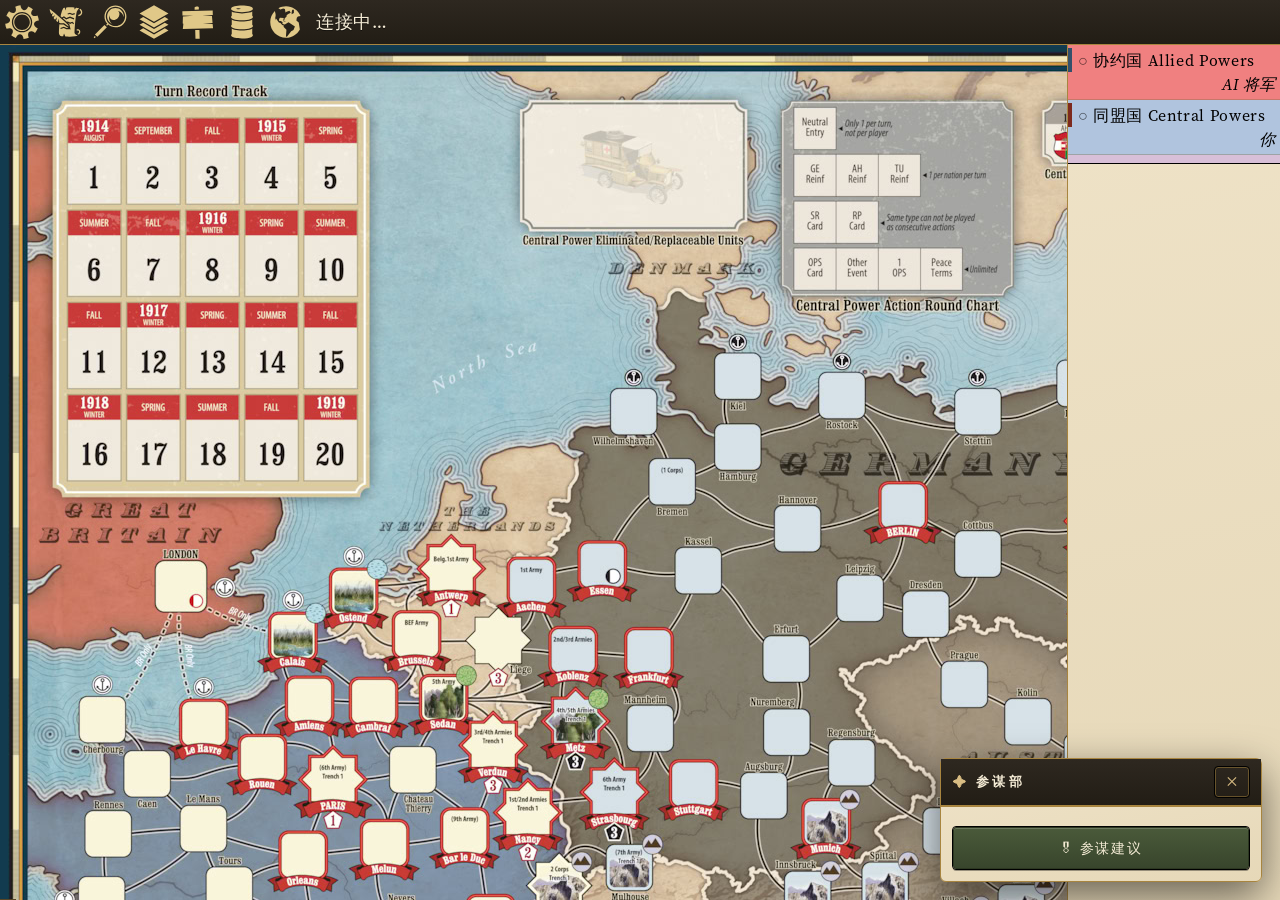
==== play.html @ 56e37c8b "参谋部系统 + 桌面端战地指挥部换装 advisor.js: 20+ 条阶段规则解读(中文)、AI 引擎驱动的参谋建议 (pog_suggest 复用贪心+战斗推演+价值网络为玩家侧算最优步)、 一键" ====
<!DOCTYPE html>
<!-- vim:set nowrap: -->
<html lang="zh-CN">
<head>
	<meta charset="UTF-8">
	<meta name="viewport" content="width=device-width, height=device-height, user-scalable=no, interactive-widget=resizes-content, viewport-fit=cover">
	<meta name="theme-color" content="#444">
	<meta name="color-scheme" content="light">
	<!-- mobile: allow full-screen when added to the iOS/Android home screen; the
	     translucent status bar works together with the env(safe-area-inset-*)
	     padding already applied to <html> in common/client.css -->
	<meta name="mobile-web-app-capable" content="yes">
	<meta name="apple-mobile-web-app-capable" content="yes">
	<meta name="apple-mobile-web-app-status-bar-style" content="black-translucent">
	<meta name="apple-mobile-web-app-title" content="光荣之路">
	<!-- stop iOS from turning numbers in the game log into phone links -->
	<meta name="format-detection" content="telephone=no">
	<title>光荣之路 PATHS OF GLORY</title>
	<link rel="icon" href="favicon.png">
	<link rel="stylesheet" href="fonts/fonts.css">
	<link rel="stylesheet" href="common/client.css">
	<link rel="stylesheet" href="play.css">
	<link rel="stylesheet" href="images.css">
	<link rel="stylesheet" href="colors.css">
	<link rel="stylesheet" href="mobile.css">
	<link rel="stylesheet" href="hq.css">
	<script defer src="local.js"></script>
	<script defer src="common/client.js"></script>
	<script defer src="data.js"></script>
	<script defer src="features.js"></script>
	<script defer src="nn.js"></script>
	<script defer src="layout.js"></script>
	<script defer src="play.js"></script>
	<script defer src="zh.js"></script>
	<script defer src="cards-zh.js"></script>
	<script defer src="mobile.js"></script>
	<script defer src="advisor.js"></script>
</head>
<body class="bevel">

<menu id="card_popup" hidden>
	<li class="title">卡牌
	<li class="separator">
	<li data-action="play_event"> &#x1f3b4;&#xfe0e; &nbsp; 打出事件
	<li data-action="play_ops"> &#x1f500;&#xfe0e; &nbsp; 用作行动 (OPS)
	<li data-action="play_sr"> &#x1f682;&#xfe0e; &nbsp; 战略调动 (SR)
	<li data-action="play_rps"> &#x1f3ed;&#xfe0e; &nbsp; 补充点数 (RP)
</menu>

<menu id="activation_popup" hidden>
	<li class="title">激活
	<li class="separator">
	<li data-action="activate_move"> 激活以移动
	<li data-action="activate_attack"> 激活以进攻
	<li data-action="activate_attack_mutiny"> 激活以进攻（法军兵变）
</menu>

<div id="score" class="dialog" hidden>
	<div class="dialog_header">战分总览</div>
	<div class="dialog_x" onclick="hide_dialog('score')">&#x274c;</div>
	<div class="dialog_body"></div>
</div>

<div id="cp_card_dialog" class="dialog" hidden>
	<div class="dialog_header">同盟国卡牌</div>
	<div class="dialog_x" onclick="hide_dialog('cp_card_dialog')">&#x274c;</div>
	<div class="dialog_body"></div>
</div>

<div id="ap_card_dialog" class="dialog" hidden>
	<div class="dialog_header">协约国卡牌</div>
	<div class="dialog_x" onclick="hide_dialog('ap_card_dialog')">&#x274c;</div>
	<div class="dialog_body"></div>
</div>

<header>
	<div id="toolbar">
		<details>
			<summary><img src="images/cog.svg"></summary>
			<menu>
				<li><a href="info/rules.html" target="_blank">规则（英文）</a>
				<li><a href="info/pac.html" target="_blank">图表</a>
				<li><a href="info/cards_ap.html" target="_blank">协约国牌表</a>
				<li><a href="info/cards_cp.html" target="_blank">同盟国牌表</a>
				<li class="separator">
				<li><a href="index.html">返回首页</a>
			</menu>
		</details>
		<details id="stack_menu">
			<summary><img src="images/stack.svg"></summary>
			<menu>
				<li class="unchecked" id="mouse_focus" onclick="set_mouse_focus()"> 鼠标聚焦
				<li class="separator">
				<li class="unchecked" id="style_bevel" onclick="set_style('bevel')"> 立体棋子
				<li class="unchecked" id="style_flat" onclick="set_style('flat')"> 扁平棋子
			</menu>
		</details>
		<details id="info_menu">
			<summary><img src="images/wooden-sign.svg"></summary>
			<menu>
				<li onclick="show_score_summary()"> 战分总览
				<li class="separator">
				<li onclick="send_query('cp_cards')"> 查看同盟国卡牌
				<li onclick="send_query('ap_cards')"> 查看协约国卡牌
				<li class="separator">
				<li class="reinforcements" onclick="to_reinforcements()"> 查看增援
			</menu>
		</details>
		<details id="supply_menu">
			<summary><img src="images/oil-drum.svg"></summary>
			<menu>
				<li onclick="flag_supply_warnings()" id="flag_supply_warning_menu"> 标记补给警告
				<li onclick="propose_rollback()" id="propose_rollback_menu"> 提议回滚
				<li class="separator">
				<li onclick="send_query('cp_supply')"> 显示同盟国补给
				<li onclick="send_query('eastern_ap_supply')"> 显示东线协约国补给
				<li onclick="send_query('western_ap_supply')"> 显示西线协约国补给
				<li onclick="send_query('mef_supply')"> 显示地中海远征军补给
			</menu>
		</details>
		<button id="piece_button" onclick="toggle_counters()"><img src="images/earth-america.svg"></button>
	</div>
</header>

<aside>
	<div id="roles">
		<div class="role" id="role_Allied_Powers">
			<div class="role_name">协约国 Allied Powers</div>
			<div class="role_stat" id="ap_hand"></div>
			<div class="role_user">-</div>
		</div>
		<div class="role" id="role_Central_Powers">
			<div class="role_name">同盟国 Central Powers</div>
			<div class="role_stat" id="cp_hand"></div>
			<div class="role_user">-</div>
		</div>
	</div>
	<div id="turn_info">
		<div id="ap_deck_size" onclick="send_query('ap_cards')"></div>
		<div id="cp_deck_size" onclick="send_query('cp_cards')"></div>
		<div id="violations"></div>
	</div>
	<div id="log"></div>
</aside>

<div id="tooltip" hidden></div>

<main data-max-zoom="2" onclick="hide_popup_menu()">
	<div id="mapwrap">
		<div id="map">
			<div id="spaces"></div>
			<div id="markers">
				<div class="marker neutral it" id="neutral_it"></div>
				<div class="marker neutral bu" id="neutral_bu"></div>
				<div class="marker neutral gr" id="neutral_gr"></div>
				<div class="marker neutral ro" id="neutral_ro"></div>
				<div class="marker neutral tu" id="neutral_tu"></div>
				<div id="ne_limit_markers">
					<div class="marker ne_limit br_ne_sr"></div>
					<div class="marker ne_limit cp_ne_sr"></div>
					<div class="marker ne_limit ru_ne_sr"></div>
					<div class="marker ne_limit ru_ne_move"></div>
				</div>
			</div>
			<div id="pieces">
				<div id="focus" class="hide"></div>
			</div>
		</div>
	</div>

	<div class="panel-list">

		<div id="cc-list" class="hide">

			<div class="panel">
				<div class="panel-head">战斗牌</div>
				<div class="panel-body" id="combat_cards"></div>
			</div>

			<div class="panel">
				<div class="panel-head">未使用的战斗牌</div>
				<div class="panel-body" id="unused_combat_cards"></div>
			</div>

		</div>

		<div class="panel">
			<div class="panel-head">手牌</div>
			<div class="panel-body" id="cards"></div>
		</div>
		<div id="active_card_zone" class="hide">
			<div class="panel">
				<div class="panel-head">生效中的卡牌</div>
				<div class="panel-body" id="active_cards"></div>
			</div>
		</div>

		<div id="reinforcements_wrap">
			<div id="reinforcements"></div>
		</div>
	</div>
</main>

<footer id="status"></footer>

<dialog id="propose_rollback_dialog" class="modal-dialog">
	<h3>提议回滚</h3>
	<p>为修正漏掉的补给警告，可能需要把游戏回滚到较早的行动轮。</p>
	<p>本地对 AI 模式下，回滚会立即生效。</p>
	<p>此操作无法撤销。</p>
	<form id="propose_rollback_form">
		<label for="rollback_checkpoint">回滚到：</label>
		<br>
		<select name="checkpoint" id="rollback_checkpoint" onchange="update_rollback_dialog()">
		</select>
	</form>
	<div id="propose_rollback_details"></div>
	<div class="rollback_buttons">
		<button onclick="propose_rollback_cancel(event)">取消</button>
		<button onclick="propose_rollback_submit(event)">确定</button>
	</div>
</dialog>

<dialog id="review_rollback_dialog" class="modal-dialog">
	<h3>审核回滚提议</h3>
	<p>对手提议回滚到较早的行动轮。</p>
	<p>请审阅下面的细节并选择接受或拒绝。</p>
	<div id="review_rollback_details"></div>
	<div class="rollback_buttons">
		<button onclick="review_rollback_cancel(event)">取消</button>
		<button onclick="review_rollback_accept(event)">接受</button>
		<button onclick="review_rollback_reject(event)">拒绝</button>
	</div>
</dialog>

</body>
</html>
---- fonts/fonts.css ----
@font-face{font-family:'Circled Numbers';src:url('CircledNumbers.woff2')format('woff2');unicode-range:U+2460-2467,U+2776-277F}
@font-face{font-family:'Dingbats';src:url('Dingbats.woff2')format('woff2');unicode-range:U+2701-27FF}
@font-face{font-family:'Noto Emoji';src:url('NotoEmoji.woff2')format('woff2');unicode-range:U+2300-2fff,U+1F000-1FFFF}

@font-face{font-family:'Source Sans';src:url('SourceSans3-Regular.woff2')format('woff2')}
@font-face{font-family:'Source Sans';font-style:italic;src:url('SourceSans3-It.woff2')format('woff2')}
@font-face{font-family:'Source Sans';font-weight:bold;src:url('SourceSans3-Semibold.woff2')format('woff2')}
@font-face{font-family:'Source Sans';font-weight:bold;font-style:italic;src:url('SourceSans3-SemiboldIt.woff2')format('woff2')}

@font-face{font-family:'Source Serif';src:url('SourceSerif4-Regular.woff2')format('woff2')}
@font-face{font-family:'Source Serif';font-style:italic;src:url('SourceSerif4-It.woff2')format('woff2')}
@font-face{font-family:'Source Serif';font-weight:bold;src:url('SourceSerif4-Semibold.woff2')format('woff2')}
@font-face{font-family:'Source Serif';font-weight:bold;font-style:italic;src:url('SourceSerif4-SemiboldIt.woff2')format('woff2')}

@font-face{font-family:'Source Serif SmText';src:url('SourceSerif4SmText-Regular.woff2')format('woff2')}
@font-face{font-family:'Source Serif SmText';font-style:italic;src:url('SourceSerif4SmText-It.woff2')format('woff2')}
@font-face{font-family:'Source Serif SmText';font-weight:bold;src:url('SourceSerif4SmText-Semibold.woff2')format('woff2')}
@font-face{font-family:'Source Serif SmText';font-weight:bold;font-style:italic;src:url('SourceSerif4SmText-SemiboldIt.woff2')format('woff2')}

@font-face{font-family:'Gentium Basic';src:url('GentiumBasic-Regular.woff2')format('woff2')}
@font-face{font-family:'Gentium Basic';font-style:italic;src:url('GentiumBasic-Italic.woff2')format('woff2')}
@font-face{font-family:'Gentium Basic';font-weight:bold;src:url('GentiumBasic-Bold.woff2')format('woff2')}
@font-face{font-family:'Gentium Basic';font-weight:bold;font-style:italic;src:url('GentiumBasic-BoldItalic.woff2')format('woff2')}

@font-face{font-family:'Tinos';font-weight:bold;src:url('Tinos-Bold.woff2')format('woff2')}
@font-face{font-family:'Tinos';font-weight:bold;font-style:italic;src:url('Tinos-BoldItalic.woff2')format('woff2')}
@font-face{font-family:'Tinos';font-style:italic;src:url('Tinos-Italic.woff2')format('woff2')}
@font-face{font-family:'Tinos';src:url('Tinos-Regular.woff2')format('woff2')}
---- common/client.css ----
/* COMMON GRID LAYOUT */

:root {
	--font-normal: "Source Serif", "Circled Numbers", "Noto Emoji", "Dingbats", serif;
	--font-small: "Source Serif SmText", "Circled Numbers", "Noto Emoji", "Dingbats", serif;
	--font-widget: "Source Sans", "Circled Numbers", "Noto Emoji", "Dingbats", sans-serif;
}

html {
	image-rendering: -webkit-optimize-contrast; /* try to fix chromium's terrible image rescaling */
	image-rendering: high-quality;
	-webkit-tap-highlight-color: transparent; /* disable blue flashes when tapping on chrome mobile */
	font-variant-emoji: text;
	font-variant-numeric: tabular-nums;
}

header summary::-webkit-details-marker {
	display: none;
}

[hidden] {
	display: none !important; /* the hidden attribute has too weak specificity */
}

html {
	user-select: none;
}

#log, #prompt, #chat_text {
	user-select: text;
}

header summary img, button img, menu img {
	pointer-events: none;
}

html, button, input, select, textarea {
	font-family: var(--font-widget);
	font-size: 16px;
}

input[type="checkbox"], input[type="radio"] {
	margin-right: 7px;
	accent-color: currentcolor;
}

#chat_text, #chat_input, #notepad_input {
	font-family: var(--font-normal);
}

#log, #turn_info {
	font-family: var(--font-small);
}

.hide {
	display: none;
}

body:not(.shift) .debug {
	display: none;
}

body.Observer .resign {
	display: none;
}

.action {
	cursor: pointer;
	pointer-events: auto !important;
}

/* BUTTON */

button {
	flex: 0 0 auto;
	white-space: nowrap;

	padding: 1px 10px;
	vertical-align: middle;
	border: 2px solid;

	background-color: gainsboro;
	border-color: white darkgray darkgray white;
	color: black;
	outline: 1px solid black;

	line-height: 22px;
}

button:enabled:active:hover {
	border-color: darkgray white white darkgray;
	padding: 2px 9px 0px 11px;
}

button:disabled {
	color: gray;
	border-color: gainsboro;
	outline-color: gray;
}

/* MAIN GRID */

html {
	box-sizing: border-box;
	background-color: black;
	padding:
		env(safe-area-inset-top, 0px)
		env(safe-area-inset-right, 0px)
		env(safe-area-inset-bottom, 0px)
		env(safe-area-inset-left, 0px);
	width: 100%;
	width: 100dvw;
	height: 100%;
	height: 100dvh;
}

body {
	margin: 0;
	padding: 0;
	display: grid;
	overflow: clip;
	grid-template-columns: minmax(0, 1fr) auto;
	grid-template-rows: auto minmax(0, 1fr) auto;
	width: 100%;
	height: 100%;
}

main {
	position: relative;
	grid-column: 1;
	grid-row: 2/4;
	overflow: auto;
	scrollbar-color: #0006 silver;
}

@media (pointer: coarse) {
	main {
		scrollbar-width: none;
	}
}

aside {
	grid-column: 2;
	grid-row: 2;
	display: grid;
	overflow: clip;
	grid-template-rows: auto auto minmax(0, 1fr);
	width: 212px;
	background-color: white;
	border-left: 1px solid black;
}

#roles {
	grid-column: 1;
	grid-row: 1;
}

#turn_info {
	grid-column: 1;
	grid-row: 2;
	border-bottom: 1px solid black;
	padding: 4px 8px;
	white-space: pre-line;
	font-style: italic;
	font-size: 12px;
	line-height: 18px;
}

#turn_info:empty {
	display: none;
}

#log {
	grid-column: 1;
	grid-row: 3;
	overflow-y: scroll;
	scrollbar-color: gray gainsboro;
}

#log {
	padding: 6px 0 9px 0;
	font-size: 12px;
	line-height: 18px;
	white-space: pre-wrap;
}

#log > * {
	padding: 0 4px 0 8px;
	min-height: 9px;
}

footer {
	position: fixed;
	pointer-events: none;
	z-index: 500;
	bottom: 0;
	background-color: white;
	padding: 0 8px;
}

/* HEADER */

header {
	grid-column: 1/3;
	grid-row: 1;
	border-bottom: 1px solid black;
	background-color: gainsboro;
}

header .viewpoint_button.selected {
	background-color: hsl(51,100%,60%);
	border-color: hsl(51,100%,80%) hsl(51,100%,40%) hsl(51,100%,40%) hsl(51,100%,80%);
}

header .viewpoint_button.selected:active:hover {
	border-color: hsl(51,100%,40%) hsl(51,100%,80%) hsl(51,100%,80%) hsl(51,100%,40%);
}

header.warning {
	background-color: red !important;
}

header.disconnected {
	background-color: red !important;
}

header.your_turn {
	background-color: orange;
}

header.replay {
	background-image: repeating-linear-gradient(45deg, gainsboro, gainsboro 40px, silver 40px, silver 80px);
}

header.watching #prompt::before {
	content: "You are watching!\a0\a0";
	font-style: italic;
}

#prompt {
	box-sizing: border-box;
	min-width: 300px;
	font-size: 18px;
	line-height: 22px;

	text-overflow: ellipsis;
	white-space: nowrap;
	overflow: hidden;

	margin-top: 11px;
	margin-bottom: 5px;
	padding: 0 8px;
}

#prompt:hover {
	white-space: normal;
}

#toolbar {
	float: left;
	display: flex;
	flex-wrap: wrap;
}

#actions {
	float: right;
	min-width: 100px;

	display: flex;
	justify-content: end;
	align-items: center;
	flex-direction: row-reverse;
	flex-wrap: wrap;

	min-height: 32px;
	padding: 6px 7px;
	gap: 8px;
}

@media (pointer: coarse) {
	#toolbar { gap: 8px; }
	#actions { gap: 16px 8px; }
}

@media (max-width: 400px) {
	#toolbar, #actions {
		float: none;
	}
	#prompt {
		margin-top: 0;
	}
}

/* MENUS AND ICONS */

header details menu {
	display: block;
	min-width: 140px;
}

header summary img, #toolbar button img {
	display: block;
	height: 36px;
	padding: 4px;
}

#toolbar button {
	background-color: transparent;
	width: 44px;
	height: 44px;
	border: none;
	outline: none;
	height: auto;
	padding: 0;
	margin: 0;
}

header details[open] > summary { background-color: #0004; }
@media (hover: hover) {
	header summary:hover, #toolbar button:hover { background-color: #0004; }
}
header summary:active, #toolbar button:active { background-color: #0008; }

header summary {
	cursor: pointer;
	list-style: none;
}

/* POPUP MENUS */

menu {
	overflow-y: auto;
	max-height: calc(100% - 44px);
	position: absolute;
	margin: 0;
	padding: 0;
	list-style: none;
	border: 1px solid black;
	background-color: white;
	z-index: 500;
}

menu li {
	padding: 4px 8px;
	cursor: pointer;
}

menu li.checked::before { content: "\2714  " }
menu li.unchecked::before { content: "\2714  "; color:transparent; }

menu li label {
	cursor: pointer;
	display: block;
	margin: -4px -8px;
	padding: 4px 8px;
}

menu li a {
	display: block;
	margin: -4px -8px;
	padding: 4px 8px;
	text-decoration: none;
	color: inherit;
}

menu li:hover {
	background-color: black;
	color: white;
}

menu li.title {
	cursor: default;
	color: inherit;
	background-color: gainsboro;
}

menu hr {
	border: none;
	border-bottom: 1px solid black;
	padding: 0;
	margin: 0;
}

menu li.separator {
	cursor: default;
	padding: 0;
	border-top: 1px solid black;
}

menu li.disabled {
	cursor: default;
	color: gray;
	background-color: inherit;
}

menu li img {
	vertical-align: -4px;
	height: 20px;
	width: 20px;
	margin-right: 4px;
}

menu li:hover img {
	filter: invert(100%);
}

menu li.disabled img {
	opacity: 0.5;
}

menu li.disabled:hover img {
	filter: none;
}

@media (pointer: coarse) {
	menu li:not(.separator) {
		padding: 8px;
	}
}

/* REPLAY CONTROLS */

#replay_panel {
	grid-column: 2;
	grid-row: 3;
	display: flex;
	height: 24px;
	border-top: 1px solid black;
	border-left: 1px solid black;
	background-color: silver;
}

.replay_button {
	height: 24px;
	flex-grow: 1;
	background-repeat: no-repeat;
	background-size: 16px 16px;
	background-position: center;
	opacity: 60%;
}

@media (hover: hover) {
	.replay_button:hover {
		background-color: #fffc;
	}
}

.replay_button:active {
	background-color: #fff8;
}

#replay_first { background-image: url(../images/gui_arrow_up.svg) }
#replay_prev { background-image: url(../images/gui_arrow_left.svg) }
#replay_step_prev { background-image: url(../images/gui_chevron_left.svg) }
#replay_step_next { background-image: url(../images/gui_chevron_right.svg) }
#replay_next { background-image: url(../images/gui_arrow_right.svg) }
#replay_last { background-image: url(../images/gui_arrow_down.svg) }
#replay_play { background-image: url(../images/gui_play.svg) }
#replay_stop { background-image: url(../images/gui_stop.svg) }

/* ROLES */

.role {
	display: grid;
	grid-template-columns: 1fr auto;
	padding-top: 3px;
	border-bottom: 1px solid black;
	font-size: 16px;
	line-height: 1.5;
}

.role.hide {
	display: none;
}

.role_name {
	grid-row: 1;
	grid-column: 1;
	padding-left: 4px;
	white-space: nowrap;
	overflow: hidden;
	text-overflow: ellipsis;
}

.role_name::before {
	content: "\25cb  ";
	opacity: 0.6;
}

.role.present .role_name::before {
	content: "\25cf  ";
}

.role_stat {
	grid-row: 1;
	grid-column: 2;
	text-align: right;
	padding-left: 8px;
	padding-right: 4px;
}

.role_user {
	grid-row: 2;
	grid-column: 1 / 3;
	text-align: right;
	padding-bottom: 3px;
	padding-right: 5px;
	font-style: italic;
}

.role_user a {
	text-decoration: none;
	color: black;
}

.role_user a:hover {
	text-decoration: underline;
}

.role_info {
	grid-row: 3;
	grid-column: 1 / 3;
	border-top: 1px solid black;
	background-color: silver;
}

.role_info:empty {
	display: none;
}

/* MAP */

#mapwrap {
	position: relative;
	margin: 0 auto;
}

#map {
	position: relative;
	margin: 0 auto;
}

#mapwrap[data-fit="width"], #mapwrap[data-fit="both"] {
	max-width: 100%;
}

#mapwrap #map {
	position: absolute;
	isolation: isolate;
	transform-origin: 0 0;
}

/* CHAT WINDOW */

#chat_button.new img {
	filter: invert(100%) drop-shadow(0px 0px 2px #0008);
}

#chat_window {
	left: 24px;
	top: 68px;
	width: 640px;
	height: 300px;
	z-index: 499;
}

#notepad_window {
	left: 60px;
	top: 200px;
	width: 520px;
	height: 297px;
	z-index: 498;
}

#chat_window, #notepad_window {
	position: fixed;
	display: grid;
	grid-template-rows: min-content 1fr min-content;
	grid-template-columns: 1fr 24px;
	border: 1px solid black;
	background-color: white;
	box-shadow: 0px 4px 8px 0px rgba(0,0,0,0.5);
}

#chat_header, #notepad_header {
	grid-row: 1;
	grid-column: 1/3;
	cursor: move;
	background-color: gainsboro;
	border-bottom: 1px solid black;
	padding: 4px 8px;
}

#chat_x, #notepad_x {
	grid-row: 1;
	grid-column: 2;
	cursor: pointer;
	height: 32px;
	line-height: 32px;
}

#chat_text, #notepad_input {
	border-bottom: 1px solid black;
	grid-row: 2;
	grid-column: 1/3;
	margin: 0;
	font-size: 16px;
	line-height: 24px;
	padding: 0px 4px;
	overflow-y: scroll;
}

#chat_form {
	grid-row: 3;
	grid-column: 1;
	margin: 0;
	padding: 0;
}

#chat_input {
	box-sizing: border-box;
	width: 100%;
	outline: none;
	border: none;
	padding: 4px;
	font-size: 16px;
}

#chat_size {
	grid-row: 3;
	grid-column: 2;
	cursor: nwse-resize;
	background-image: url(../images/gui_resize.svg);
	background-repeat: no-repeat;
	background-position: bottom right;
}

#notepad_input {
	outline: none;
	border: none;
	resize: none;
}

#notepad_footer {
	grid-row: 3;
	grid-column: 1/3;
	display: flex;
	justify-content: end;
	padding: 8px;
	background-color: gainsboro;
	border-top: 1px solid black;
}

/* CHAT TEXT STYLING */

#chat_text div { margin: 4px 8px; }
#chat_text .date { font-weight: bold; border-bottom: 2px dotted gray; text-align: center; margin: 0 }
#chat_text .time { color: dimgray; float: right; }
#chat_text .user { padding: 0 8px; border-radius: 8px; margin: 0 2px 0 -8px; }
#chat_text .message { color: black }
#chat_text .system .message { font-style: italic; }

#chat_text .user { background-color: var(--gray) }
#chat_text .player_1 { background-color: var(--red) }
#chat_text .player_2 { background-color: var(--green) }
#chat_text .player_3 { background-color: var(--blue) }
#chat_text .player_4 { background-color: var(--yellow) }
#chat_text .player_5 { background-color: var(--purple) }
#chat_text .player_6 { background-color: var(--brown) }

#chat_text {
	--black: darkgray;
	--gray: lightgray;
	--white: gainsboro;
	--red: lightpink;
	--green: lightgreen;
	--blue: lightblue;
	--yellow: khaki;
	--cyan: turquoise;
	--purple: plum;
	--orange: orange;
	--brown: wheat;
}

/* MOBILE PHONE LAYOUT */

@media (pointer: coarse) and ( (max-width: 400px) or (max-height: 400px) ) {
	#zoom_button { display: none; }
}

@media (max-width: 800px) { footer { bottom: 25px } }
@media (pointer: coarse) and (max-width: 800px) { footer { bottom: 37px } }

@media (pointer: coarse) {
	#replay_panel, .replay_button {
		height: 36px;
	}
	#prompt {
		user-select: none;
	}
}

@media (max-height: 600px) {
	.role:not(:hover) .role_name { padding-bottom: 3px; }
	.role:not(:hover) .role_stat { padding-bottom: 3px; }
	.role:not(:hover) .role_user { display: none; }
}

@media (max-width: 800px) {
	body {
		grid-template-columns: minmax(0, 1fr) min-content;
		grid-template-rows: min-content minmax(0, 1fr) min-content;
	}
	header {
		grid-column: 1/3;
		grid-row: 1;
	}
	main {
		grid-column: 1;
		grid-row: 2;
	}
	aside {
		grid-column: 2;
		grid-row: 2/4;
	}
	footer {
		background-color: #fffc;
	}
	#replay_panel {
		grid-column: 1;
		grid-row: 3;
		border-left: none;
		z-index: 496;
	}
	#chat_window, #notepad_window {
		position: static;
		grid-column: 1;
		grid-row: 2/4;
		width: auto;
		height: auto;
		box-shadow: none;
		border: none;
	}
	#chat_form { grid-column: 1/3 }
	#chat_size { display: none }
}

@media (max-width: 400px) {
	body {
		grid-template-columns: 1fr;
	}
	aside {
		grid-column: 1;
		grid-row: 2/3;
		z-index: 497;
		width: 100vw;
		border: none;
	}
}

/* ============================================================================
 * MOBILE / TOUCH UX  (appended 2026-08 — pure additions, nothing above edited)
 *
 * Two independent groups so that desktop (> 800px + fine pointer) is untouched:
 *   A) touch-target sizing  -> narrow screen OR any coarse pointer
 *                              (also covers phones in landscape, where the
 *                               viewport is ~844px wide and the 800px layout
 *                               breakpoint does NOT fire)
 *   B) narrow-screen layout -> <= 800px only
 * ============================================================================ */

/* ---- A. TOUCH TARGETS (>= 44px) -------------------------------------- */

@media (max-width: 800px), (pointer: coarse) {

	/* header action buttons: the primary way to play on a phone */
	#actions button {
		min-height: 44px;
		padding: 6px 16px;
		line-height: 28px;
		font-size: 17px;
	}
	#actions button:enabled:active:hover {
		padding: 7px 15px 5px 17px;
	}

	/* drop-down / context menu rows */
	header details menu {
		min-width: 200px;
	}
	menu li:not(.separator) {
		min-height: 44px;
		padding: 11px 12px;
		line-height: 22px;
		box-sizing: border-box;
	}
	menu li a,
	menu li label {
		margin: -11px -12px;
		padding: 11px 12px;
	}
	menu li img {
		height: 22px;
		width: 22px;
		vertical-align: -5px;
	}

	/* floating windows (chat / notepad): make the close box hittable */
	#chat_window,
	#notepad_window {
		grid-template-columns: 1fr 44px;
	}
	#chat_x,
	#notepad_x {
		height: 44px;
		line-height: 44px;
		text-align: center;
		font-size: 20px;
	}
	#notepad_footer button {
		min-height: 44px;
		padding: 6px 20px;
	}
	#chat_input,
	#notepad_input {
		font-size: 16px; /* >= 16px stops iOS Safari from zooming on focus */
	}
}

/* ---- B. NARROW SCREEN LAYOUT (<= 800px) ------------------------------ */

@media (max-width: 800px) {

	/* Header stacks into full-width rows: toolbar / actions / prompt.
	   (base sheet only does this below 400px, which leaves 400-800px
	   floating and prone to overflow) */
	#toolbar,
	#actions {
		float: none;
	}
	#actions {
		min-width: 0;
		min-height: 0;
		justify-content: center;
		padding: 6px 8px;
		gap: 8px;
		border-top: 1px solid #0002;
	}
	/* every action button hidden -> don't waste a whole row */
	#actions:not(:has(button:not([hidden]))) {
		display: none;
	}

	/* Prompt may wrap instead of being ellipsised into uselessness,
	   but is capped at ~3 lines so it can never eat the board. */
	#prompt {
		min-width: 0;
		margin: 0;
		padding: 6px 10px;
		font-size: 17px;
		line-height: 23px;
		white-space: normal;
		text-overflow: clip;
		overflow-x: hidden;
		overflow-y: auto;
		max-height: 81px;
	}

	/* log is the only long-form text on screen: give it a readable size */
	#log {
		font-size: 13px;
		line-height: 19px;
	}

	/* aside is an overlay below 400px; 100vw ignores the safe-area padding
	   applied to <html>, which pushes the page sideways on notched phones */
	aside {
		max-width: 100%;
	}

	/* popup menus must never widen the page */
	menu {
		max-width: calc(100vw - 12px);
	}

	/* status line clears the iOS home indicator */
	footer {
		bottom: calc(25px + env(safe-area-inset-bottom, 0px));
	}
}

@media (pointer: coarse) and (max-width: 800px) {
	footer {
		bottom: calc(37px + env(safe-area-inset-bottom, 0px));
	}
}

@media (max-width: 400px) {
	aside {
		width: 100%;
	}
}

/* Short viewports (phone in landscape): shrink the chrome, keep the board. */
@media (pointer: coarse) and (max-height: 480px) {
	header summary img,
	#toolbar button img {
		height: 30px;
		padding: 3px;
	}
	#actions {
		padding: 4px 8px;
	}
	#actions button {
		min-height: 40px;
		line-height: 24px;
		font-size: 16px;
	}
	#prompt {
		font-size: 15px;
		line-height: 20px;
		max-height: 60px;
		padding: 4px 10px;
	}
}

/* Chat / notepad on a phone: bottom sheet instead of a full-screen cover.
   (the base <= 800px rules turn them into static grid items that span the
   whole board area, which hides the map completely) */
@media (max-width: 800px) {
	#chat_window,
	#notepad_window {
		align-self: end;
		max-height: min(45dvh, 340px);
		grid-template-rows: min-content minmax(0, 1fr) min-content;
		border-top: 1px solid black;
		box-shadow: 0 -4px 12px #0004;
	}
	#chat_text,
	#notepad_input {
		min-height: 0;
	}
}

/* The base sheet hides #zoom_button on small touch screens, which leaves
   pinch-to-zoom as the only way to see more than the top-left corner of a
   2550x1650 map. On a phone that is the single most-used control, so keep
   it visible (it still calls the same toggle_zoom() in common/client.js). */
@media (pointer: coarse) and ( (max-width: 400px) or (max-height: 400px) ) {
	#zoom_button {
		display: block;
	}
}
---- play.css ----
main { background-color: slategray; }
header { background-color: gainsboro; }
#turn_info { background-color: thistle }

#log { background-color: whitesmoke; }
#log .h1 { background-color: thistle;}
#log .h2 { background-color: lightgray; }
#log .h3 { background-color: gainsboro; }

#log .h1 { border-top: 1px solid black; border-bottom: 1px solid black; }
#log .h2 { border-top: 1px solid black; border-bottom: 1px solid black; }
#log .h3 { border-top: 1px solid black; border-bottom: 1px solid black; }

#chat_text .Allied_Powers { background-color: var(--red) }
#chat_text .Central_Powers { background-color: var(--blue) }
body.Allied_Powers header.your_turn { background-color: lightcoral; }
body.Central_Powers header.your_turn { background-color: lightsteelblue; }
#role_Allied_Powers { background-color: lightcoral; }
#role_Central_Powers { background-color: lightsteelblue; }
#log .ap { background-color: lightpink; }
#log .cp { background-color: lightblue; }

.checked::before { content: "\2714  " }
.unchecked::before { content: "\2714  "; color:transparent; }

@media (max-width: 600px) {
    #stack_menu { display: none }
}

/* LOG */

#log > div { padding-left: 20px; text-indent: -12px; }
#log .h1 { font-weight: bold; padding-top:2px; padding-bottom:2px; text-align: center; }
#log .h2 { padding-top:2px; padding-bottom:2px; text-align: center; }
#log .h3 { padding-top:1px; padding-bottom:1px; text-align: center; }

#log .group { margin: 0 8px }
#log .group.h4 { text-align: center; padding: 0px; }
#log .group.h4.ap { background-color: hsl(0, 20%, 80%); }
#log .group.h4.cp { background-color: hsl(214, 30%, 80%); }
#log .group.ap { background-color: hsl(0, 20%, 90%) }
#log .group.cp { background-color: hsl(214, 30%, 90%) }

#log div.i { padding-left: 32px; text-indent: -12px; }
#log div.ii { padding-left: 44px; text-indent: -12px; }

#log div.bold { font-weight: bold }
#log div.italic { font-style: italic }

#log .apvp { color: brown; }
#log .cpvp { color: blue; }

#turn_info {
    white-space: normal;
    padding: 0;
}

#ap_deck_size { padding: 4px 0 0 8px; }
#cp_deck_size { padding: 0 0 4px 8px; }

#violations:empty {
	display: none
}

#violations {
	border-top: 1px solid black;
	padding: 4px 8px;
	background-color: wheat;
	font-style: normal;
	color: black;
}

.cardtip, .spacetip, .piecetip { cursor: pointer }
.cardtip:hover, .spacetip:hover, .piecetip:hover { text-decoration: underline; }

#log .cardtip { font-variant: small-caps; }
.cardtip.ap-card { color: brown; }
.cardtip.cp-card { color: blue; }
.piecetip.ap-unit { color: brown; }
.piecetip.cp-unit { color: blue; }

/* CARDS */

#cc-list {
	max-width: 2550px;
	margin: 0 auto;
	display: grid;
	grid-template-columns: auto auto;
}

#cc-list.hide {
	display: none;
}

.panel-list {
	max-width: 2550px;
	margin: 0 auto;
}

.panel.autohide:has(.panel-body:empty) {
	display: none;
}

.panel {
        max-width: calc(2550px - 30px);
	background-color: #0002;
	margin: 12px;
}

.panel-head {
	padding: 0px 8px;
	background-color: #0002;
	text-align: center;
	font-weight: bold;
	color: white;
}

.panel-body {
	display: flex;
	flex-wrap: wrap;
	gap: 12px;
	padding: 12px;
	min-height: 352px;
	min-width: 252px;
}

@media (max-width: 800px) {
    .panel-list {
        min-width: 2550px;
    }
}

.card {
    width: 250px;
    height: 350px;
    border-radius: 16px;
    box-shadow: 1px 1px 4px #0004;
    transition: transform 100ms;
    background-color: white;
    background-size: 100%;
    background-repeat: no-repeat;
    border: 1px solid black;
}

.card.ap {
	background-color: #efebe0;
}

.card.cp {
	background-color: #e3ecf1;
}

.card.ap.highlight {
    box-shadow: 0 0 0 3px pink;
}

.card.cp.highlight {
    box-shadow: 0 0 0 3px skyblue;
}

.card.enabled {
    cursor: pointer;
}

#tooltip {
    pointer-events: none;
    position: fixed;
    z-index: 600;
    right: 240px;
    top: 60px;
}

@media (max-width: 800px) {
    #tooltip {
        top: 0;
        left: 0;
        right: 0;
        bottom: 0;
        margin: auto;
    }
}

/* DIALOGS */

.modal-dialog {
	max-width: 450px;
	background-color: floralwhite;
}

.modal-dialog h3 {
	font-weight: bold;
	margin: 0;
}

#propose_rollback_details, #review_rollback_details {
	margin: 1em 0;
}

.dialog {
	position: fixed;
	display: grid;
	grid-template-rows: min-content 1fr min-content;
	grid-template-columns: 1fr 30px;
	border: 1px solid black;
	background-color: white;
	box-shadow: 0px 4px 8px 0px rgba(0,0,0,0.5);
	z-index: 499;
}

.dialog_header {
	grid-row: 1;
	grid-column: 1/3;
	cursor: move;
	background-color: tan;
	border-bottom: 1px solid black;
	padding: 4px 8px;
}

.dialog_x {
	grid-row: 1;
	grid-column: 2;
	cursor: pointer;
	margin: 5px 5px;
	height: 24px;
	text-align: right;
}

.dialog_x:hover {
    background-color: black;
    color: white;
}

.dialog_body {
	grid-row: 2;
	grid-column: 1/3;
	margin: 0;
	font-size: 16px;
	line-height: 24px;
	height: 480px;
	padding: 4px 8px;
	overflow-y: scroll;
	background-color: floralwhite;
}

.dialog_body dl { margin: 0; }
.dialog_body dd { margin-left: 20px; }

#score { top: 100px; left: 60px; }
#cp_card_dialog { top: 160px; left: 120px; }
#ap_card_dialog { top: 220px; left: 180px; }

#reinforcements_wrap {
	width: min-content;
	height: min-content;
	background-color: #d9ccb5;
	padding: 4px;
	margin: 12px 12px 24px 12px;
	border: 8px solid #123b4f;
}

#reinforcements {
	position: relative;
	background-size: 1044px 614px;
	width: 1044px;
	height: 614px;
}

.rollback_event {
    margin-left: 20px;
}

.rollback_buttons {
    text-align: right;
    margin-top: 10px;
}

.rollback_buttons button {
	margin: 0 4px;
}

@media (max-width: 800px) {
	.dialog {
		position: static;
		grid-column: 1;
		grid-row: 2/4;
		width: auto;
		box-shadow: none;
		border: none;
	}
	.dialog_body {
		height: auto;
	}
}

/* POPUP MENUS */
#popup {
    box-shadow: 2px 2px 4px #0004;
    min-width: 160px;
    max-width: 250px;
}

#popup li.title {
    text-align: center;
    white-space: normal;
}

/* Dices */

#log .die {
	display: inline-block;
	vertical-align: -2px;
	width: 11px;
	height: 11px;
	border-radius: 0px;
	background-size: 600% 100%;
	background-repeat: no-repeat;
}

#log .die.ap {
	background-image: url(pieces/die_black_pips.svg);
	background-color: pink;
	border: 1px solid #444;
}

#log .die.cp {
	background-image: url(pieces/die_black_pips.svg);
	background-color: lightblue;
	border: 1px solid #444;
}

.d1 { background-position: 0% 0; }
.d2 { background-position: 20% 0; }
.d3 { background-position: 40% 0; }
.d4 { background-position: 60% 0; }
.d5 { background-position: 80% 0; }
.d6 { background-position: 100% 0; }

/* MAP */

#mapwrap {
    position: relative;
    box-shadow: 0px 1px 10px rgba(0,0,0,0.5);
    width: 2550px;
    height: 1650px;
}

#map {
    position: absolute;
    width: 2550px;
    height: 1650px;
    background-color: #ffedb3;
    background-size: cover;
    background-repeat: no-repeat;
}

#map.hide_pieces #pieces { display: none; }
#map.hide_markers #markers { display: none; }

#focus {
    position: absolute;
    background-color: black;
    opacity: 50%;
    z-index: 100;
    border-radius: 5px;
}

.offmap { display: none; }

.highlight {
    cursor: pointer;
    z-index: 100;
}

body.shift .highlight {
    pointer-events: none;
    z-index: 0;
}

/* SPACES */

.space {
    box-sizing: border-box;
    position: absolute;
    border-width: 4px;
    border-style: solid;
    border-color: transparent;
    box-shadow: none;
    border-radius: 16px;
}

.space.fort {
    border-radius: 12px;
}

.space.vp {
    Xborder-bottom-width: 0px;
}

.space.mef {
    border-radius: 50%;
}

.space.box {
    border-radius: 18px;
}

X.space.fort::before {
	position: absolute;
	inset: -4px;
	content: "";
	transform: rotate(45deg);
	border-width: 4px;
	border-style: solid;
	border-color: transparent;
}
.space.fort.highlight::before { border-color: yellow; box-shadow: 0 0 3px black, inset 0 0 3px black; }
.space.fort.selected::before { border-color: cyan; box-shadow: 0 0 3px black, inset 0 0 3px black; }
.space.fort.warning::before { border-color: orangered; box-shadow: 0 0 3px black, inset 0 0 3px black; }

.space.highlight {
    border-color: yellow;
    box-shadow: 0 0 3px black, inset 0 0 3px black;
}

.space.selected {
    border-color: cyan;
    box-shadow: 0 0 3px black, inset 0 0 3px black;
}

.space.warning {
    border-color: orangered;
    box-shadow: 0 0 3px black, inset 0 0 3px black;
}

.space.attract {
    outline-style: solid;
    animation: attractAnimation 1s linear;
}

.space.tip {
    border-color: lime;
    box-shadow: 0 0 3px black, inset 0 0 3px black;
    z-index: 500;
}

.space.cp_supply {
	border-color: skyblue;
	box-shadow: 0 0 3px black, inset 0 0 3px black;
}

.space.western_supply {
	border-color: plum;
	box-shadow: 0 0 3px black, inset 0 0 3px black;
}

.space.italian_supply {
	border-color: darkseagreen;
	box-shadow: 0 0 3px black, inset 0 0 3px black;
}

.space.eastern_supply {
	border-color: orange;
	box-shadow: 0 0 3px black, inset 0 0 3px black;
}

.space.no_supply {
	border-color: transparent;
	background-color: transparent;
	box-shadow: none;
}

/* COUNTERS */

.unit, .marker {
    transition: left 200ms, top 200ms;
    position: absolute;
    background-size: auto 100%;
    background-repeat: no-repeat;
    border-radius: 5px;
}

.unit.oos {
    background-color: rgba(200,0,0,.5);
    background-blend-mode: multiply;
}

.unit.activated {
    transform: rotate(22.5deg);
}

.unit.army {
    width:45px;
    height:45px;
}
.unit.corps {
    width:36px;
    height:36px;
}

.unit.attract {
    outline-style: solid;
    animation: attractAnimation 1s linear;
}

.unit.tip {
    z-index: 500;
}

.unit.army_ix_1 { background-position: 0px 0px; }
.unit.army_ix_2 { background-position: -45px 0px; }
.unit.army_ix_3 { background-position: -90px 0px; }
.unit.army_ix_4 { background-position: -135px 0px; }
.unit.army_ix_5 { background-position: -180px 0px; }
.unit.army_ix_6 { background-position: -225px 0px; }
.unit.army_ix_7 { background-position: -270px 0px; }
.unit.army_ix_8 { background-position: -315px 0px; }
.unit.army_ix_9 { background-position: -360px 0px; }
.unit.army_ix_10 { background-position: -405px 0px; }
.unit.army_ix_11 { background-position: -450px 0px; }
.unit.army_ix_12 { background-position: -495px 0px; }
.unit.army_ix_13 { background-position: -540px 0px; }
.unit.army_ix_14 { background-position: -585px 0px; }
.unit.army_ix_15 { background-position: -630px 0px; }
.unit.army_ix_16 { background-position: -675px 0px; }

.unit.army_ix_1.reduced { background-position: 0px -45px; }
.unit.army_ix_2.reduced { background-position: -45px -45px; }
.unit.army_ix_3.reduced { background-position: -90px -45px; }
.unit.army_ix_4.reduced { background-position: -135px -45px; }
.unit.army_ix_5.reduced { background-position: -180px -45px; }
.unit.army_ix_6.reduced { background-position: -225px -45px; }
.unit.army_ix_7.reduced { background-position: -270px -45px; }
.unit.army_ix_8.reduced { background-position: -315px -45px; }
.unit.army_ix_9.reduced { background-position: -360px -45px; }
.unit.army_ix_10.reduced { background-position: -405px -45px; }
.unit.army_ix_11.reduced { background-position: -450px -45px; }
.unit.army_ix_12.reduced { background-position: -495px -45px; }
.unit.army_ix_13.reduced { background-position: -540px -45px; }
.unit.army_ix_14.reduced { background-position: -585px -45px; }
.unit.army_ix_15.reduced { background-position: -630px -45px; }

.unit.corps_ix_1 { background-position: 0px 0px; }
.unit.corps_ix_2 { background-position: -36px 0px; }
.unit.corps_ix_3 { background-position: -72px 0px; }
.unit.corps_ix_4 { background-position: -108px 0px; }
.unit.corps_ix_5 { background-position: -144px 0px; }
.unit.corps_ix_6 { background-position: -180px 0px; }

.unit.corps_ix_1.reduced { background-position: 0px -36px; }
.unit.corps_ix_2.reduced { background-position: -36px -36px; }
.unit.corps_ix_3.reduced { background-position: -72px -36px; }
.unit.corps_ix_4.reduced { background-position: -108px -36px; }
.unit.corps_ix_5.reduced { background-position: -144px -36px; }
.unit.corps_ix_6.reduced { background-position: -180px -36px; }

/* FLAT STYLE */

body.flat .unit,
body.flat .marker {
    border-width: 1px;
    border-style: solid;
    border-color: black;
}

body.flat .unit.entrenching { box-shadow: 0 0 0 3px chocolate; border-color: #000; }
body.flat .unit.highlight { box-shadow: 0 0 0 3px lime; border-color: #000; }
body.flat .unit.selected { box-shadow: 0 0 0 3px cyan; border-color: #000; }
body.flat .unit.tip { box-shadow: 0 0 0 3px yellow; border-color: #000; }

/* BEVEL STYLE ( top right bottom left ) */

body.bevel .unit,
body.bevel .marker {
    border-width: 2px;
    border-style: solid;
    border-color: white;
}

body.bevel .unit.entrenching { box-shadow: 0 0 0 1px #000, 0 0 0 4px chocolate !important }
body.bevel .unit.highlight { box-shadow: 0 0 0 1px #000, 0 0 0 4px lime !important }
body.bevel .unit.selected { box-shadow: 0 0 0 1px #000, 0 0 0 4px cyan !important }
body.bevel .unit.tip { box-shadow: 0 0 0 1px #000, 0 0 0 4px yellow !important }

/* Russian Capitulation */
.russian_capitulation { top: 1254px; }
.russian_capitulation.rc_0 { left: 70px; }
.russian_capitulation.rc_1 { left: 124px; }
.russian_capitulation.rc_2 { left: 176px; }
.russian_capitulation.rc_3 { left: 228px; }
.russian_capitulation.rc_4 { left: 280px; }
.russian_capitulation.rc_5 { left: 332px; }
.russian_capitulation.rc_6 { left: 384px; }
.russian_capitulation.rc_7 { left: 436px; }

/* US Commitment */
.us_entry { top: 1157px; }
.us_entry.us_entry_0 { left: 64px; }
.us_entry.us_entry_1 { left: 116px; }
.us_entry.us_entry_2 { left: 168px; }
.us_entry.us_entry_3 { left: 220px; }

/* Mandated offensives */
.ap.mandatory_offensive { left: 1180px; top: 1542px; }
.ap.mandatory_offensive.fr { left: 1180px; }
.ap.mandatory_offensive.br { left: 1220px; }
.ap.mandatory_offensive.it { left: 1260px; }
.ap.mandatory_offensive.ru { left: 1300px; }
.ap.mandatory_offensive.none { left: 1340px; }

.cp.mandatory_offensive { left: 1210px; top: 72px; }
.cp.mandatory_offensive.ah { left: 1050px; }
.cp.mandatory_offensive.ah_it { left: 1090px; }
.cp.mandatory_offensive.tu { left: 1130px; }
.cp.mandatory_offensive.ge { left: 1170px; }
.cp.mandatory_offensive.none { left: 1210px; }

#ne_limit_markers {
    position: relative;
    left: 1900px;
    top: 950px;
    width: 240px;
    height: 50px;
    display: flex;
    gap: 10px;
    justify-content: center;
    flex-wrap: wrap;
}
#ne_limit_markers .marker.ne_limit { display: block; position: relative; }

.marker.neutral { position: absolute; width: 100px; height: 80px; border-style: none; z-index: 200; }
.marker.neutral.it { left: 720px; top: 1020px; }
.marker.neutral.bu { left: 1500px; top: 1150px; }
.marker.neutral.gr { left: 1340px; top: 1410px; }
.marker.neutral.ro { left: 1550px; top: 970px; }
.marker.neutral.tu { left: 2000px; top: 1100px; }

/* Action markers */

.marker.action { cursor: unset }
.marker.action.ap.round1{background-position: 0px 0px;}
.marker.action.ap.round2{background-position: -36px 0px;}
.marker.action.ap.round3{background-position: -72px 0px;}
.marker.action.ap.round4{background-position: -108px 0px;}
.marker.action.ap.round5{background-position: -144px 0px;}
.marker.action.ap.round6{background-position: -180px 0px;}
.marker.action.cp.round1{background-position: 0px -36px;}
.marker.action.cp.round2{background-position: -36px -36px;}
.marker.action.cp.round3{background-position: -72px -36px;}
.marker.action.cp.round4{background-position: -108px -36px;}
.marker.action.cp.round5{background-position: -144px -36px;}
.marker.action.cp.round6{background-position: -180px -36px;}

/* MARKERS */

.marker{width:45px;height:45px;}
.marker.small{width:36px;height:36px}
.marker.mini{width:18px;height:18px;border-radius:0;border-width:1px!important;}
.event{width:45px;height:45px;position: absolute;z-index: 1;border-width: 2px;border-style: solid;border-radius: 5px;}
.event.disabled{border-color: rgba(0,0,0,0.4);background-color:rgba(0,0,0,0.4);}
.event.small{width:36px;height:36px}
.event.hide{display:none;}

/* Animations */
@keyframes attractAnimation {
    0% {
        outline-width: 2px;
        outline-offset: 0;
        outline-color: rgba(255, 255, 0, 1);
	z-index: 300;
    }

    80% {
        outline-width: 8px;
        outline-offset: 4px;
        outline-color: rgba(255, 255, 0, 0.3);
	z-index: 300;
    }

    100% {
        outline-width: 8px;
        outline-offset: 4px;
        outline-color: rgba(255, 255, 0, 0);
	z-index: 300;
    }
}

/* ============================================================================
 * MOBILE / TOUCH UX  (appended 2026-08 — pure additions, nothing above edited)
 * See the matching block at the end of common/client.css.
 *   A) touch targets -> narrow screen OR coarse pointer (covers landscape)
 *   B) layout        -> <= 800px only, desktop untouched
 * ============================================================================ */

/* ---- A. TOUCH TARGETS (>= 44px) -------------------------------------- */

@media (max-width: 800px), (pointer: coarse) {

	/* card / activation context menus */
	#card_popup,
	#activation_popup {
		min-width: 220px;
		max-width: calc(100vw - 16px);
		font-size: 16px;
	}
	#card_popup li[data-action],
	#activation_popup li[data-action],
	#card_popup li.title,
	#activation_popup li.title {
		min-height: 44px;
		padding: 11px 14px;
		line-height: 22px;
		box-sizing: border-box;
	}
	#card_popup li.title,
	#activation_popup li.title {
		white-space: normal;
		text-align: center;
	}

	/* draggable info dialogs: hittable close box */
	.dialog {
		grid-template-columns: 1fr 44px;
	}
	.dialog_x {
		margin: 0;
		width: 44px;
		height: 44px;
		line-height: 44px;
		text-align: center;
		font-size: 18px;
	}

	/* <dialog> buttons */
	.rollback_buttons button {
		min-height: 44px;
		padding: 8px 18px;
	}
}

/* ---- B. NARROW SCREEN LAYOUT (<= 800px) ------------------------------ */

@media (max-width: 800px) {

	/* Panels used to be pinned to the 2550px map width, which made every
	   panel (hand, combat cards, reinforcement chart) live off-screen to
	   the right. Keep them exactly one viewport wide instead; the map keeps
	   its own horizontal scroll inside <main>. */
	.panel-list {
		min-width: 0;
		width: 100%;
		max-width: none;
		box-sizing: border-box;
	}

	#cc-list {
		grid-template-columns: 1fr;
		max-width: none;
	}

	.panel {
		margin: 8px;
		max-width: none;
	}

	.panel-head {
		padding: 5px 8px;
	}

	/* hand / combat cards become a horizontal swipe strip */
	.panel-body {
		flex-wrap: nowrap;
		overflow-x: auto;
		overflow-y: hidden;
		overscroll-behavior-x: contain;
		gap: 8px;
		padding: 8px;
		min-width: 0;
		min-height: 0;
		scroll-snap-type: x proximity;
		scrollbar-width: thin;
	}
	.panel-body > * {
		flex: 0 0 auto;
		scroll-snap-align: center;
	}
	.panel-body:empty {
		min-height: 16px;
	}

	/* smaller cards (original 250x350 = 5:7 ratio preserved) */
	.card {
		width: 170px;
		height: 238px;
		border-radius: 11px;
	}

	/* ...but the inspect tooltip stays big and readable */
	#tooltip.card {
		width: min(calc(100vw - 48px), 320px);
		height: auto;
		aspect-ratio: 5 / 7;
		border-radius: 16px;
		box-shadow: 0 6px 24px #0009;
	}

	/* reinforcement chart is 1044px wide: scroll it inside its frame
	   instead of widening the page */
	#reinforcements_wrap {
		width: auto;
		max-width: 100%;
		box-sizing: border-box;
		overflow: auto;
		border-width: 4px;
		margin: 8px 8px 24px 8px;
	}

	/* Score / card-list dialogs become a full-width sheet that scrolls
	   internally, so the header (and its close box) is always reachable. */
	.dialog {
		grid-template-rows: min-content minmax(0, 1fr);
		overflow: hidden;
		background-color: floralwhite;
	}
	.dialog_header {
		padding: 11px 8px;
		line-height: 22px;
		font-weight: bold;
		cursor: default;
	}
	.dialog_body {
		height: auto;
		min-height: 0;
		overflow-y: auto;
		overscroll-behavior: contain;
		line-height: 26px;
	}

	/* native modal <dialog> lives in the top layer, i.e. outside the
	   safe-area padding on <html>, so it needs its own insets */
	.modal-dialog {
		box-sizing: border-box;
		width: calc(100vw - 24px);
		max-width: calc(100vw - 24px);
		max-height: calc(100dvh - env(safe-area-inset-top, 0px) - env(safe-area-inset-bottom, 0px) - 24px);
		overflow-y: auto;
		padding: 16px;
	}
	.modal-dialog select {
		width: 100%;
		min-height: 44px;
		margin-top: 6px;
		font-size: 16px;
	}
	.rollback_buttons {
		display: flex;
		flex-wrap: wrap;
		gap: 8px;
		justify-content: flex-end;
	}
	.rollback_buttons button {
		flex: 1 1 auto;
		margin: 0;
	}
}
---- images.css ----
#map{background-image:url(map75.jpg)}
#reinforcements{background-image:url(reinf75.webp); }
@media (min-resolution: 97dpi) {
#map{background-image:url(map150.jpg)}
#reinforcements{background-image:url(reinf150.webp)}
}

.marker.mini.fort_destroyed { background-image: url(pieces/fort_destroyed.webp); background-size: 18px 18px; }

/* SMALL MARKERS 36x36 */
.marker.action { background-image: url(pieces/action.webp); background-size: 216px 72px; }
.marker.attack { background-image: url(pieces/attack.webp); background-size: 36px 36px; }
.marker.move { background-image: url(pieces/move.webp); background-size: 36px 36px; }
.marker.game_turn { background-image: url(pieces/game_turn.webp); background-size: 36px 36px; }
.marker.game_turn.back { background-image: url(pieces/game_turn_back.webp); background-size: 36px 36px; }
.marker.current_cp_russian_vp { background-image: url(pieces/current_cp_russian_vp.webp); background-size: 36px 36px; }
.marker.tsar_fell_cp_russian_vp { background-image: url(pieces/tsar_fell_cp_russian_vp.webp); background-size: 36px 36px; }
.marker.influenza { background-image: url(pieces/influenza.webp); background-size: 36px 36px; }
.marker.trench_attempt { background-image: url(pieces/trench_attempt.webp); background-size: 36px 36px; }
.marker.russian_capitulation { background-image: url(pieces/russian_capitulation.webp); background-size: 36px 36px; }
.marker.us_entry { background-image: url(pieces/us_entry.webp); background-size: 36px 36px; }
.marker.us_points { background-image: url(pieces/us_points.webp); background-size: 36px 36px; }

/* REGULAR MARKERS 45x45 */
.marker.ap.control { background-image: url(pieces/ap_control.webp); background-size: 45px 45px; }
.marker.cp.control { background-image: url(pieces/cp_control.webp); background-size: 45px 45px; }
.marker.eleventh_army { background-image: url(pieces/11th_army.webp); background-size: 45px 45px; }
.marker.ah_rp { background-image: url(pieces/ah_rp.webp); background-size: 45px 45px; }
.marker.ap.mandatory_offensive { background-image: url(pieces/allied_mandatory_offensive.webp); background-size: 45px 45px; }
.marker.ap.mandatory_offensive.fr_mutiny { background-image: url(pieces/french_mutiny.webp); background-size: 45px 45px; }
.marker.allied_rp { background-image: url(pieces/allied_rp.webp); background-size: 45px 45px; }
.marker.ap.war_status { background-image: url(pieces/allied_war_status.webp); background-size: 45px 45px; }
.marker.ap.bid { background-image: url(pieces/ap_bid.webp); background-size: 45px 45px; }
.marker.ap_missed_mo { background-image: url(pieces/ap_missed_mo.webp); background-size: 45px 45px; }
.marker.ap.oos { background-image: url(pieces/ap_oos.webp); background-size: 45px 45px; }
.marker.ap.trench_1 { background-image: url(pieces/ap_trench_1.webp); background-size: 45px 45px; }
.marker.ap.trench_2 { background-image: url(pieces/ap_trench_2.webp); background-size: 45px 45px; }
.marker.blockade_vps { background-image: url(pieces/blockade_vps.webp); background-size: 45px 45px; }
.marker.br_rp { background-image: url(pieces/br_rp.webp); background-size: 45px 45px; }
.marker.br_rp.back { background-image: url(pieces/br_rp_back.webp); background-size: 45px 45px; }
.marker.bu_rp { background-image: url(pieces/bu_rp.webp); background-size: 45px 45px; }
.marker.combined_war_status { background-image: url(pieces/combined_war_status.webp); background-size: 45px 45px; }
.marker.combined_war_status.back { background-image: url(pieces/combined_war_status_back.webp); background-size: 45px 45px; }
.marker.cp.bid { background-image: url(pieces/cp_bid.webp); background-size: 45px 45px; }
.marker.cp.done { background-image: url(pieces/cp_done.webp); background-size: 45px 45px; }
.marker.cp.mandatory_offensive { background-image: url(pieces/cp_mandatory_offensive.webp); background-size: 45px 45px; }
.marker.cp_missed_mo { background-image: url(pieces/cp_missed_mo.webp); background-size: 45px 45px; }
.marker.cp.oos { background-image: url(pieces/cp_oos.webp); background-size: 45px 45px; }
.marker.cp.trench_1 { background-image: url(pieces/cp_trench_1.webp); background-size: 45px 45px; }
.marker.cp.trench_2 { background-image: url(pieces/cp_trench_2.webp); background-size: 45px 45px; }
.marker.cp.war_status { background-image: url(pieces/cp_war_status.webp); background-size: 45px 45px; }
.marker.fort_besieged { background-image: url(pieces/fort_besieged.webp); background-size: 45px 45px; }
.marker.fort_destroyed { background-image: url(pieces/fort_destroyed.webp); background-size: 45px 45px; }
.marker.fr_rp { background-image: url(pieces/fr_rp.webp); background-size: 45px 45px; }
.marker.ge_rp { background-image: url(pieces/ge_rp.webp); background-size: 45px 45px; }
.marker.ge_rp.back { background-image: url(pieces/ge_rp_back.webp); background-size: 45px 45px; }
.marker.haig { background-image: url(pieces/haig.webp); background-size: 45px 45px; }
.marker.it_rp { background-image: url(pieces/it_rp.webp); background-size: 45px 45px; }
.marker.lusitania { background-image: url(pieces/lusitania.webp); background-size: 45px 45px; }
.marker.mef_beachhead { background-image: url(pieces/mef_beachhead.webp); background-size: 45px 45px; }
.marker.prince_max { background-image: url(pieces/prince_max.webp); background-size: 45px 45px; }
.marker.ru_rp { background-image: url(pieces/ru_rp.webp); background-size: 45px 45px; }
.marker.sinai_pipeline { background-image: url(pieces/sinai_pipeline.webp); background-size: 45px 45px; }
.marker.stavka_timidity { background-image: url(pieces/stavka_timidity.webp); background-size: 45px 45px; }
.marker.sud_army { background-image: url(pieces/sud_army.webp); background-size: 45px 45px; }
.marker.tu_rp { background-image: url(pieces/tu_rp.webp); background-size: 45px 45px; }
.marker.us_rp { background-image: url(pieces/us_rp.webp); background-size: 45px 45px; }
.marker.vp { background-image: url(pieces/vp.webp); background-size: 45px 45px; }

/* TEMP: For markers that are missing images, use CSS to insert some text */
.marker { line-height: 10px; font-family: var(--font-small); font-size: 8px; text-align: center; }
.marker::before { position: absolute; inset: 3px; padding: 4px 0px 0px 0px; }

.marker.guns_of_august::before { content:"Guns of August"; }
.marker.falkenhayn::before { content:"Falken\ad hayn"; }
.marker.salonika::before { content:"Salonika"; }
.marker.h_l_take_command::before { content:"H-L Take Command"; }
.marker.zeppelin_raids::before { content:"Zeppelin Raids"; }
.marker.hoffmann::before { content:"Hoffmann"; }
.marker.race_to_the_sea::before { content:"Race to the Sea"; }
.marker.moltke::before { content:"Moltke"; }
.marker.oberost::before { content:"Oberost"; }
.marker.great_retreat::before { content:"Great Retreat"; }
.marker.landships::before { content:"Land\ad ships"; }
.marker.entrench::before { content:"Entrench"; }
.marker.reichstag_truce::before { content:"Reichstag Truce +1\a0 VP"; }
.marker.high_seas_fleet::before { content:"High Seas Fleet +1\a0 VP"; }
.marker.polish_restoration::before { content:"Polish Restor. \2212 1\a0 VP"; }
.marker.rape_of_belgium::before { content:"Rape of Belgium \2212 1\a0 VP"; }
.marker.convoy::before { content:"Convoy \2212 1\a0 VP"; }
.marker.independent_air_force::before { content:"Indep. Air Force"; }
.marker.michael::before { content:"Michael"; }
.marker.blucher::before { content:"Blucher"; }
.marker.peace_offensive::before { content:"Peace Offensive"; }
.marker.uboats_unleashed::before { content:"U-Boats Unleashed"; }
.marker.sixtus::before { content:"The Sixtus Affair"; }
.marker.everyone_into_battle::before { content:"Everyone into Battle"; }
.marker.lloyd_george::before { content:"Lloyd George"; }
.marker.brusilov_offensive::before { content: "Brusilov Offensive"; }
.marker.zimmermann_telegram::before { content: "Zimmer- mann Telegram"; }
.marker.walter_rathenau::before { content:"Walter Rathenau"; }
.marker.place_of_execution::before { content:"Place of Execution"; }
.marker.tsar_takes_command::before { content:"Tsar Takes Command"; }
.marker.war_in_africa::before { content:"War in Africa"; }
.marker.bolshevik_revolution::before { content:"Bolshevik Revolution"; }
.marker.treaty_of_brest_litovsk::before { content:"Treaty of Brest Litovsk"; }
.marker.french_mutiny::before { content:"French Mutiny"; }
.marker.over_there::before { content:"Over There"; }
.marker.grand_fleet::before { content:"Grand Fleet"; }

.marker.italy::before { content:"Italy"; }
.marker.romania::before { content:"Romania"; }
.marker.greece::before { content:"Greece"; }
.marker.bulgaria::before { content:"Bulgaria"; }
.marker.br1::before { content:"BR 1"; }
.marker.br2::before { content:"BR 2"; }
.marker.mef::before { content:"MEF"; }
.marker.allenby::before { content:"Allenby"; }

/* VASSAL NE MARKERS */
.marker.ne_limit { background-size: 45px 45px; }
.marker.ne_limit.ru_ne_move { background-image: url(pieces/ru_ne_move3.png); }
.marker.ne_limit.ru_ne_move.used { background-image: url(pieces/ru_ne_move_used3.png); }
.marker.ne_limit.ru_ne_sr { background-image: url(pieces/ru_ne_sr2.png); }
.marker.ne_limit.ru_ne_sr.used { background-image: url(pieces/ru_ne_sr_used2.png); }
.marker.ne_limit.cp_ne_sr { background-image: url(pieces/cp_ne_sr2.png); }
.marker.ne_limit.cp_ne_sr.used { background-image: url(pieces/cp_ne_sr_used2.png); }
.marker.ne_limit.br_ne_sr { background-image: url(pieces/br_ne_sr2.png); }
.marker.ne_limit.br_ne_sr.used { background-image: url(pieces/br_ne_sr_used2.png); }

/* LARGE NEUTRAL BADGE */
.marker.neutral { background-image: url(pieces/neutral.png); }

/* ARMIES (45x45) */
.army_ah { background-image: url(pieces/army_ah.webp); background-size: 405px 90px; }
.army_be { background-image: url(pieces/army_be.webp); background-size: 45px 90px; }
.army_br { background-image: url(pieces/army_br.webp); background-size: 360px 90px; }
.army_fr { background-image: url(pieces/army_fr.webp); background-size: 450px 90px; }
.army_ge { background-image: url(pieces/army_ge.webp); background-size: 675px 90px; }
.army_it { background-image: url(pieces/army_it.webp); background-size: 225px 90px; }
.army_ru { background-image: url(pieces/army_ru.webp); background-size: 585px 90px; }
.army_sb { background-image: url(pieces/army_sb.webp); background-size: 90px 90px; }
.army_us { background-image: url(pieces/army_usa.webp); background-size: 90px 90px; }
.army_tu { background-image: url(pieces/army_tu.webp); background-size: 90px 90px; }

/* CORPS (36x36) */
.corps_ah { background-image: url(pieces/corps_ah.webp); background-size: 36px 72px; }
.corps_be { background-image: url(pieces/corps_be.webp); background-size: 36px 72px; }
.corps_br { background-image: url(pieces/corps_br.webp); background-size: 216px 72px; }
.corps_bu { background-image: url(pieces/corps_bu.webp); background-size: 36px 72px; }
.corps_czl { background-image: url(pieces/corps_czl.webp); background-size: 36px 72px; }
.corps_fr { background-image: url(pieces/corps_fr.webp); background-size: 36px 72px; }
.corps_ge { background-image: url(pieces/corps_ge.webp); background-size: 36px 72px; }
.corps_gr { background-image: url(pieces/corps_gr.webp); background-size: 36px 72px; }
.corps_it { background-image: url(pieces/corps_it.webp); background-size: 36px 72px; }
.corps_mn { background-image: url(pieces/corps_mn.webp); background-size: 36px 72px; }
.corps_pol { background-image: url(pieces/corps_pol.webp); background-size: 36px 72px; }
.corps_ro { background-image: url(pieces/corps_ro.webp); background-size: 36px 72px; }
.corps_ru { background-image: url(pieces/corps_ru.webp); background-size: 72px 72px; }
.corps_sb { background-image: url(pieces/corps_sb.webp); background-size: 36px 72px; }
.corps_tu { background-image: url(pieces/corps_tu.webp); background-size: 72px 72px; }
.corps_us { background-image: url(pieces/corps_usa.webp); background-size: 36px 72px; }

/* CARDS */
.card_ap_0{background-image:url(cards.1x/card_back_ap.avif)}
.card_ap_1{background-image:url(cards.1x/card_ap_01.avif)}
.card_ap_2{background-image:url(cards.1x/card_ap_02.avif)}
.card_ap_3{background-image:url(cards.1x/card_ap_03.avif)}
.card_ap_4{background-image:url(cards.1x/card_ap_04.avif)}
.card_ap_5{background-image:url(cards.1x/card_ap_05.avif)}
.card_ap_6{background-image:url(cards.1x/card_ap_06.avif)}
.card_ap_7{background-image:url(cards.1x/card_ap_07.avif)}
.card_ap_8{background-image:url(cards.1x/card_ap_08.avif)}
.card_ap_9{background-image:url(cards.1x/card_ap_09.avif)}
.card_ap_10{background-image:url(cards.1x/card_ap_10.avif)}
.card_ap_11{background-image:url(cards.1x/card_ap_11.avif)}
.card_ap_12{background-image:url(cards.1x/card_ap_12.avif)}
.card_ap_13{background-image:url(cards.1x/card_ap_13.avif)}
.card_ap_14{background-image:url(cards.1x/card_ap_14.avif)}
.card_ap_15{background-image:url(cards.1x/card_ap_15.avif)}
.card_ap_16{background-image:url(cards.1x/card_ap_16.avif)}
.card_ap_17{background-image:url(cards.1x/card_ap_17.avif)}
.card_ap_18{background-image:url(cards.1x/card_ap_18.avif)}
.card_ap_19{background-image:url(cards.1x/card_ap_19.avif)}
.card_ap_20{background-image:url(cards.1x/card_ap_20.avif)}
.card_ap_21{background-image:url(cards.1x/card_ap_21.avif)}
.card_ap_22{background-image:url(cards.1x/card_ap_22.avif)}
.card_ap_23{background-image:url(cards.1x/card_ap_23.avif)}
.card_ap_24{background-image:url(cards.1x/card_ap_24.avif)}
.card_ap_25{background-image:url(cards.1x/card_ap_25.avif)}
.card_ap_26{background-image:url(cards.1x/card_ap_26.avif)}
.card_ap_27{background-image:url(cards.1x/card_ap_27.avif)}
.card_ap_27_v{background-image:url(cards.1x/card_ap_27_v.avif)}
.card_ap_28{background-image:url(cards.1x/card_ap_28.avif)}
.card_ap_29{background-image:url(cards.1x/card_ap_29.avif)}
.card_ap_30{background-image:url(cards.1x/card_ap_30.avif)}
.card_ap_31{background-image:url(cards.1x/card_ap_31.avif)}
.card_ap_32{background-image:url(cards.1x/card_ap_32.avif)}
.card_ap_33{background-image:url(cards.1x/card_ap_33.avif)}
.card_ap_34{background-image:url(cards.1x/card_ap_34.avif)}
.card_ap_35{background-image:url(cards.1x/card_ap_35.avif)}
.card_ap_36{background-image:url(cards.1x/card_ap_36.avif)}
.card_ap_37{background-image:url(cards.1x/card_ap_37.avif)}
.card_ap_38{background-image:url(cards.1x/card_ap_38.avif)}
.card_ap_39{background-image:url(cards.1x/card_ap_39.avif)}
.card_ap_40{background-image:url(cards.1x/card_ap_40.avif)}
.card_ap_41{background-image:url(cards.1x/card_ap_41.avif)}
.card_ap_42{background-image:url(cards.1x/card_ap_42.avif)}
.card_ap_43{background-image:url(cards.1x/card_ap_43.avif)}
.card_ap_44{background-image:url(cards.1x/card_ap_44.avif)}
.card_ap_45{background-image:url(cards.1x/card_ap_45.avif)}
.card_ap_46{background-image:url(cards.1x/card_ap_46.avif)}
.card_ap_47{background-image:url(cards.1x/card_ap_47.avif)}
.card_ap_48{background-image:url(cards.1x/card_ap_48.avif)}
.card_ap_48_v{background-image:url(cards.1x/card_ap_48_v.avif)}
.card_ap_49{background-image:url(cards.1x/card_ap_49.avif)}
.card_ap_50{background-image:url(cards.1x/card_ap_50.avif)}
.card_ap_51{background-image:url(cards.1x/card_ap_51.avif)}
.card_ap_52{background-image:url(cards.1x/card_ap_52.avif)}
.card_ap_53{background-image:url(cards.1x/card_ap_53.avif)}
.card_ap_54{background-image:url(cards.1x/card_ap_54.avif)}
.card_ap_55{background-image:url(cards.1x/card_ap_55.avif)}
.card_ap_56{background-image:url(cards.1x/card_ap_56.avif)}
.card_ap_57{background-image:url(cards.1x/card_ap_57.avif)}
.card_ap_58{background-image:url(cards.1x/card_ap_58.avif)}
.card_ap_59{background-image:url(cards.1x/card_ap_59.avif)}
.card_ap_60{background-image:url(cards.1x/card_ap_60.avif)}
.card_ap_61{background-image:url(cards.1x/card_ap_61.avif)}
.card_ap_62{background-image:url(cards.1x/card_ap_62.avif)}
.card_ap_62_v{background-image:url(cards.1x/card_ap_62_v.avif)}
.card_ap_63{background-image:url(cards.1x/card_ap_63.avif)}
.card_ap_64{background-image:url(cards.1x/card_ap_64.avif)}
.card_ap_65{background-image:url(cards.1x/card_ap_65.avif)}
.card_cp_0{background-image:url(cards.1x/card_back_cp.avif)}
.card_cp_1{background-image:url(cards.1x/card_cp_01.avif)}
.card_cp_2{background-image:url(cards.1x/card_cp_02.avif)}
.card_cp_3{background-image:url(cards.1x/card_cp_03.avif)}
.card_cp_4{background-image:url(cards.1x/card_cp_04.avif)}
.card_cp_5{background-image:url(cards.1x/card_cp_05.avif)}
.card_cp_6{background-image:url(cards.1x/card_cp_06.avif)}
.card_cp_7{background-image:url(cards.1x/card_cp_07.avif)}
.card_cp_8{background-image:url(cards.1x/card_cp_08.avif)}
.card_cp_9{background-image:url(cards.1x/card_cp_09.avif)}
.card_cp_10{background-image:url(cards.1x/card_cp_10.avif)}
.card_cp_11{background-image:url(cards.1x/card_cp_11.avif)}
.card_cp_12{background-image:url(cards.1x/card_cp_12.avif)}
.card_cp_13{background-image:url(cards.1x/card_cp_13.avif)}
.card_cp_14{background-image:url(cards.1x/card_cp_14.avif)}
.card_cp_15{background-image:url(cards.1x/card_cp_15.avif)}
.card_cp_16{background-image:url(cards.1x/card_cp_16.avif)}
.card_cp_17{background-image:url(cards.1x/card_cp_17.avif)}
.card_cp_18{background-image:url(cards.1x/card_cp_18.avif)}
.card_cp_19{background-image:url(cards.1x/card_cp_19.avif)}
.card_cp_20{background-image:url(cards.1x/card_cp_20.avif)}
.card_cp_21{background-image:url(cards.1x/card_cp_21.avif)}
.card_cp_22{background-image:url(cards.1x/card_cp_22.avif)}
.card_cp_23{background-image:url(cards.1x/card_cp_23.avif)}
.card_cp_24{background-image:url(cards.1x/card_cp_24.avif)}
.card_cp_25{background-image:url(cards.1x/card_cp_25.avif)}
.card_cp_26{background-image:url(cards.1x/card_cp_26.avif)}
.card_cp_27{background-image:url(cards.1x/card_cp_27.avif)}
.card_cp_28{background-image:url(cards.1x/card_cp_28.avif)}
.card_cp_29{background-image:url(cards.1x/card_cp_29.avif)}
.card_cp_30{background-image:url(cards.1x/card_cp_30.avif)}
.card_cp_31{background-image:url(cards.1x/card_cp_31.avif)}
.card_cp_32{background-image:url(cards.1x/card_cp_32.avif)}
.card_cp_33{background-image:url(cards.1x/card_cp_33.avif)}
.card_cp_34{background-image:url(cards.1x/card_cp_34.avif)}
.card_cp_35{background-image:url(cards.1x/card_cp_35.avif)}
.card_cp_36{background-image:url(cards.1x/card_cp_36.avif)}
.card_cp_37{background-image:url(cards.1x/card_cp_37.avif)}
.card_cp_38{background-image:url(cards.1x/card_cp_38.avif)}
.card_cp_39{background-image:url(cards.1x/card_cp_39.avif)}
.card_cp_40{background-image:url(cards.1x/card_cp_40.avif)}
.card_cp_41{background-image:url(cards.1x/card_cp_41.avif)}
.card_cp_42{background-image:url(cards.1x/card_cp_42.avif)}
.card_cp_43{background-image:url(cards.1x/card_cp_43.avif)}
.card_cp_44{background-image:url(cards.1x/card_cp_44.avif)}
.card_cp_45{background-image:url(cards.1x/card_cp_45.avif)}
.card_cp_46{background-image:url(cards.1x/card_cp_46.avif)}
.card_cp_47{background-image:url(cards.1x/card_cp_47.avif)}
.card_cp_48{background-image:url(cards.1x/card_cp_48.avif)}
.card_cp_49{background-image:url(cards.1x/card_cp_49.avif)}
.card_cp_50{background-image:url(cards.1x/card_cp_50.avif)}
.card_cp_51{background-image:url(cards.1x/card_cp_51.avif)}
.card_cp_52{background-image:url(cards.1x/card_cp_52.avif)}
.card_cp_53{background-image:url(cards.1x/card_cp_53.avif)}
.card_cp_54{background-image:url(cards.1x/card_cp_54.avif)}
.card_cp_55{background-image:url(cards.1x/card_cp_55.avif)}
.card_cp_56{background-image:url(cards.1x/card_cp_56.avif)}
.card_cp_57{background-image:url(cards.1x/card_cp_57.avif)}
.card_cp_58{background-image:url(cards.1x/card_cp_58.avif)}
.card_cp_59{background-image:url(cards.1x/card_cp_59.avif)}
.card_cp_60{background-image:url(cards.1x/card_cp_60.avif)}
.card_cp_61{background-image:url(cards.1x/card_cp_61.avif)}
.card_cp_62{background-image:url(cards.1x/card_cp_62.avif)}
.card_cp_63{background-image:url(cards.1x/card_cp_63.avif)}
.card_cp_64{background-image:url(cards.1x/card_cp_64.avif)}
.card_cp_65{background-image:url(cards.1x/card_cp_65.avif)}
.card_cp_65_v{background-image:url(cards.1x/card_cp_65_v.avif)}

/* CARDS @2x*/
@media (min-resolution: 97dpi) {
.card_ap_0{background-image:url(cards.2x/card_back_ap.avif)}
.card_ap_1{background-image:url(cards.2x/card_ap_01.avif)}
.card_ap_2{background-image:url(cards.2x/card_ap_02.avif)}
.card_ap_3{background-image:url(cards.2x/card_ap_03.avif)}
.card_ap_4{background-image:url(cards.2x/card_ap_04.avif)}
.card_ap_5{background-image:url(cards.2x/card_ap_05.avif)}
.card_ap_6{background-image:url(cards.2x/card_ap_06.avif)}
.card_ap_7{background-image:url(cards.2x/card_ap_07.avif)}
.card_ap_8{background-image:url(cards.2x/card_ap_08.avif)}
.card_ap_9{background-image:url(cards.2x/card_ap_09.avif)}
.card_ap_10{background-image:url(cards.2x/card_ap_10.avif)}
.card_ap_11{background-image:url(cards.2x/card_ap_11.avif)}
.card_ap_12{background-image:url(cards.2x/card_ap_12.avif)}
.card_ap_13{background-image:url(cards.2x/card_ap_13.avif)}
.card_ap_14{background-image:url(cards.2x/card_ap_14.avif)}
.card_ap_15{background-image:url(cards.2x/card_ap_15.avif)}
.card_ap_16{background-image:url(cards.2x/card_ap_16.avif)}
.card_ap_17{background-image:url(cards.2x/card_ap_17.avif)}
.card_ap_18{background-image:url(cards.2x/card_ap_18.avif)}
.card_ap_19{background-image:url(cards.2x/card_ap_19.avif)}
.card_ap_20{background-image:url(cards.2x/card_ap_20.avif)}
.card_ap_21{background-image:url(cards.2x/card_ap_21.avif)}
.card_ap_22{background-image:url(cards.2x/card_ap_22.avif)}
.card_ap_23{background-image:url(cards.2x/card_ap_23.avif)}
.card_ap_24{background-image:url(cards.2x/card_ap_24.avif)}
.card_ap_25{background-image:url(cards.2x/card_ap_25.avif)}
.card_ap_26{background-image:url(cards.2x/card_ap_26.avif)}
.card_ap_27{background-image:url(cards.2x/card_ap_27.avif)}
.card_ap_27_v{background-image:url(cards.2x/card_ap_27_v.avif)}
.card_ap_28{background-image:url(cards.2x/card_ap_28.avif)}
.card_ap_29{background-image:url(cards.2x/card_ap_29.avif)}
.card_ap_30{background-image:url(cards.2x/card_ap_30.avif)}
.card_ap_31{background-image:url(cards.2x/card_ap_31.avif)}
.card_ap_32{background-image:url(cards.2x/card_ap_32.avif)}
.card_ap_33{background-image:url(cards.2x/card_ap_33.avif)}
.card_ap_34{background-image:url(cards.2x/card_ap_34.avif)}
.card_ap_35{background-image:url(cards.2x/card_ap_35.avif)}
.card_ap_36{background-image:url(cards.2x/card_ap_36.avif)}
.card_ap_37{background-image:url(cards.2x/card_ap_37.avif)}
.card_ap_38{background-image:url(cards.2x/card_ap_38.avif)}
.card_ap_39{background-image:url(cards.2x/card_ap_39.avif)}
.card_ap_40{background-image:url(cards.2x/card_ap_40.avif)}
.card_ap_41{background-image:url(cards.2x/card_ap_41.avif)}
.card_ap_42{background-image:url(cards.2x/card_ap_42.avif)}
.card_ap_43{background-image:url(cards.2x/card_ap_43.avif)}
.card_ap_44{background-image:url(cards.2x/card_ap_44.avif)}
.card_ap_45{background-image:url(cards.2x/card_ap_45.avif)}
.card_ap_46{background-image:url(cards.2x/card_ap_46.avif)}
.card_ap_47{background-image:url(cards.2x/card_ap_47.avif)}
.card_ap_48{background-image:url(cards.2x/card_ap_48.avif)}
.card_ap_48_v{background-image:url(cards.2x/card_ap_48_v.avif)}
.card_ap_49{background-image:url(cards.2x/card_ap_49.avif)}
.card_ap_50{background-image:url(cards.2x/card_ap_50.avif)}
.card_ap_51{background-image:url(cards.2x/card_ap_51.avif)}
.card_ap_52{background-image:url(cards.2x/card_ap_52.avif)}
.card_ap_53{background-image:url(cards.2x/card_ap_53.avif)}
.card_ap_54{background-image:url(cards.2x/card_ap_54.avif)}
.card_ap_55{background-image:url(cards.2x/card_ap_55.avif)}
.card_ap_56{background-image:url(cards.2x/card_ap_56.avif)}
.card_ap_57{background-image:url(cards.2x/card_ap_57.avif)}
.card_ap_58{background-image:url(cards.2x/card_ap_58.avif)}
.card_ap_59{background-image:url(cards.2x/card_ap_59.avif)}
.card_ap_60{background-image:url(cards.2x/card_ap_60.avif)}
.card_ap_61{background-image:url(cards.2x/card_ap_61.avif)}
.card_ap_62{background-image:url(cards.2x/card_ap_62.avif)}
.card_ap_62_v{background-image:url(cards.2x/card_ap_62_v.avif)}
.card_ap_63{background-image:url(cards.2x/card_ap_63.avif)}
.card_ap_64{background-image:url(cards.2x/card_ap_64.avif)}
.card_ap_65{background-image:url(cards.2x/card_ap_65.avif)}
.card_cp_0{background-image:url(cards.2x/card_back_cp.avif)}
.card_cp_1{background-image:url(cards.2x/card_cp_01.avif)}
.card_cp_2{background-image:url(cards.2x/card_cp_02.avif)}
.card_cp_3{background-image:url(cards.2x/card_cp_03.avif)}
.card_cp_4{background-image:url(cards.2x/card_cp_04.avif)}
.card_cp_5{background-image:url(cards.2x/card_cp_05.avif)}
.card_cp_6{background-image:url(cards.2x/card_cp_06.avif)}
.card_cp_7{background-image:url(cards.2x/card_cp_07.avif)}
.card_cp_8{background-image:url(cards.2x/card_cp_08.avif)}
.card_cp_9{background-image:url(cards.2x/card_cp_09.avif)}
.card_cp_10{background-image:url(cards.2x/card_cp_10.avif)}
.card_cp_11{background-image:url(cards.2x/card_cp_11.avif)}
.card_cp_12{background-image:url(cards.2x/card_cp_12.avif)}
.card_cp_13{background-image:url(cards.2x/card_cp_13.avif)}
.card_cp_14{background-image:url(cards.2x/card_cp_14.avif)}
.card_cp_15{background-image:url(cards.2x/card_cp_15.avif)}
.card_cp_16{background-image:url(cards.2x/card_cp_16.avif)}
.card_cp_17{background-image:url(cards.2x/card_cp_17.avif)}
.card_cp_18{background-image:url(cards.2x/card_cp_18.avif)}
.card_cp_19{background-image:url(cards.2x/card_cp_19.avif)}
.card_cp_20{background-image:url(cards.2x/card_cp_20.avif)}
.card_cp_21{background-image:url(cards.2x/card_cp_21.avif)}
.card_cp_22{background-image:url(cards.2x/card_cp_22.avif)}
.card_cp_23{background-image:url(cards.2x/card_cp_23.avif)}
.card_cp_24{background-image:url(cards.2x/card_cp_24.avif)}
.card_cp_25{background-image:url(cards.2x/card_cp_25.avif)}
.card_cp_26{background-image:url(cards.2x/card_cp_26.avif)}
.card_cp_27{background-image:url(cards.2x/card_cp_27.avif)}
.card_cp_28{background-image:url(cards.2x/card_cp_28.avif)}
.card_cp_29{background-image:url(cards.2x/card_cp_29.avif)}
.card_cp_30{background-image:url(cards.2x/card_cp_30.avif)}
.card_cp_31{background-image:url(cards.2x/card_cp_31.avif)}
.card_cp_32{background-image:url(cards.2x/card_cp_32.avif)}
.card_cp_33{background-image:url(cards.2x/card_cp_33.avif)}
.card_cp_34{background-image:url(cards.2x/card_cp_34.avif)}
.card_cp_35{background-image:url(cards.2x/card_cp_35.avif)}
.card_cp_36{background-image:url(cards.2x/card_cp_36.avif)}
.card_cp_37{background-image:url(cards.2x/card_cp_37.avif)}
.card_cp_38{background-image:url(cards.2x/card_cp_38.avif)}
.card_cp_39{background-image:url(cards.2x/card_cp_39.avif)}
.card_cp_40{background-image:url(cards.2x/card_cp_40.avif)}
.card_cp_41{background-image:url(cards.2x/card_cp_41.avif)}
.card_cp_42{background-image:url(cards.2x/card_cp_42.avif)}
.card_cp_43{background-image:url(cards.2x/card_cp_43.avif)}
.card_cp_44{background-image:url(cards.2x/card_cp_44.avif)}
.card_cp_45{background-image:url(cards.2x/card_cp_45.avif)}
.card_cp_46{background-image:url(cards.2x/card_cp_46.avif)}
.card_cp_47{background-image:url(cards.2x/card_cp_47.avif)}
.card_cp_48{background-image:url(cards.2x/card_cp_48.avif)}
.card_cp_49{background-image:url(cards.2x/card_cp_49.avif)}
.card_cp_50{background-image:url(cards.2x/card_cp_50.avif)}
.card_cp_51{background-image:url(cards.2x/card_cp_51.avif)}
.card_cp_52{background-image:url(cards.2x/card_cp_52.avif)}
.card_cp_53{background-image:url(cards.2x/card_cp_53.avif)}
.card_cp_54{background-image:url(cards.2x/card_cp_54.avif)}
.card_cp_55{background-image:url(cards.2x/card_cp_55.avif)}
.card_cp_56{background-image:url(cards.2x/card_cp_56.avif)}
.card_cp_57{background-image:url(cards.2x/card_cp_57.avif)}
.card_cp_58{background-image:url(cards.2x/card_cp_58.avif)}
.card_cp_59{background-image:url(cards.2x/card_cp_59.avif)}
.card_cp_60{background-image:url(cards.2x/card_cp_60.avif)}
.card_cp_61{background-image:url(cards.2x/card_cp_61.avif)}
.card_cp_62{background-image:url(cards.2x/card_cp_62.avif)}
.card_cp_63{background-image:url(cards.2x/card_cp_63.avif)}
.card_cp_64{background-image:url(cards.2x/card_cp_64.avif)}
.card_cp_65{background-image:url(cards.2x/card_cp_65.avif)}
.card_cp_65_v{background-image:url(cards.2x/card_cp_65_v.avif)}
}
---- colors.css ----
body.bevel .marker { background-color: #f0f0f0; border-color: #ffffff #b2b2b2 #b2b2b2 #ffffff; box-shadow: 0 0 0 1px #141414; }
body.bevel .marker.action.cp { background-color: #f0f0f0; border-color: #ffffff #b2b2b2 #b2b2b2 #ffffff; box-shadow: 0 0 0 1px #141414; }
body.bevel .marker.action.ap { background-color: #f0f0f0; border-color: #ffffff #b2b2b2 #b2b2b2 #ffffff; box-shadow: 0 0 0 1px #141414; }
body.bevel .marker.cp { background-color: #57a6c5; border-color: #83d2f2 #297c99 #297c99 #83d2f2; box-shadow: 0 0 0 1px #000b24; }
body.bevel .marker.ap { background-color: #e6e2d0; border-color: #ffffed #aba897 #aba897 #ffffed; box-shadow: 0 0 0 1px #151206; }
body.bevel .marker.game_turn { background-color: #fff200; border-color: #ffff3a #c2b400 #c2b400 #ffff3a; box-shadow: 0 0 0 1px #230e00; }
body.bevel .marker.move { background-color: #fff200; border-color: #ffff3a #c2b400 #c2b400 #ffff3a; box-shadow: 0 0 0 1px #230e00; }
body.bevel .marker.vp { background-color: #fff200; border-color: #ffff3a #c2b400 #c2b400 #ffff3a; box-shadow: 0 0 0 1px #230e00; }
body.bevel .marker.russian_capitulation { background-color: #d1b682; border-color: #ffe9b3 #9f8553 #9f8553 #ffe9b3; box-shadow: 0 0 0 1px #1b0700; }
body.bevel .marker.attack { background-color: #ed1c23; border-color: #ff544c #c00000 #c00000 #ff544c; box-shadow: 0 0 0 1px #3c0000; }
body.bevel .marker.game_turn.back { background-color: #ed1c23; border-color: #ff544c #c00000 #c00000 #ff544c; box-shadow: 0 0 0 1px #3c0000; }
body.bevel .marker.fort_destroyed { background-color: #fff327; border-color: #ffff48 #c2b400 #c2b400 #ffff48; box-shadow: 0 0 0 1px #230e00; }
body.bevel .marker.fort_besieged { background-color: #fff684; border-color: #ffff92 #c1b742 #c1b742 #ffff92; box-shadow: 0 0 0 1px #201200; }
body.bevel .marker.us_entry { background-color: #91b466; border-color: #bee393 #66873a #66873a #bee393; box-shadow: 0 0 0 1px #001000; }
body.bevel .marker.us_points { background-color: #91b466; border-color: #bee393 #66873a #66873a #bee393; box-shadow: 0 0 0 1px #001000; }
body.bevel .marker.cp.control { background-color: #95b0be; border-color: #c4e0ee #698390 #698390 #c4e0ee; box-shadow: 0 0 0 1px #000d17; }
body.bevel .marker.cp.oos { background-color: #95b0be; border-color: #c4e0ee #698390 #698390 #c4e0ee; box-shadow: 0 0 0 1px #000d17; }
body.bevel .marker.cp.trench_1 { background-color: #b8d0dc; border-color: #ebffff #849ba6 #849ba6 #ebffff; box-shadow: 0 0 0 1px #01111a; }
body.bevel .marker.cp.trench_2 { background-color: #b8d0dc; border-color: #ebffff #849ba6 #849ba6 #ebffff; box-shadow: 0 0 0 1px #01111a; }
body.bevel .unit.corps_gr { background-color: #0090d5; border-color: #46b8ff #006aac #006aac #46b8ff; box-shadow: 0 0 0 1px #000039; }
body.bevel .unit.corps_ro { background-color: #06a890; border-color: #50d2b9 #007f69 #007f69 #50d2b9; box-shadow: 0 0 0 1px #001207; }
body.bevel .unit.army_fr { background-color: #63beeb; border-color: #95f0ff #2e8eb9 #2e8eb9 #95f0ff; box-shadow: 0 0 0 1px #000c30; }
body.bevel .unit.corps_fr { background-color: #63beeb; border-color: #95f0ff #2e8eb9 #2e8eb9 #95f0ff; box-shadow: 0 0 0 1px #000c30; }
body.bevel .unit.army_us { background-color: #91b466; border-color: #bee393 #66873a #66873a #bee393; box-shadow: 0 0 0 1px #001000; }
body.bevel .unit.corps_us { background-color: #91b466; border-color: #bee393 #66873a #66873a #bee393; box-shadow: 0 0 0 1px #001000; }
body.bevel .unit.corps_mn { background-color: #a06c46; border-color: #c58f68 #7c4b25 #7c4b25 #c58f68; box-shadow: 0 0 0 1px #190000; }
body.bevel .unit.corps_pol { background-color: #a4c9d9; border-color: #d8ffff #7296a5 #7296a5 #d8ffff; box-shadow: 0 0 0 1px #00111d; }
body.bevel .unit.army_ge { background-color: #a8b8bf; border-color: #d9eaf1 #79888f #79888f #d9eaf1; box-shadow: 0 0 0 1px #030e13; }
body.bevel .unit.corps_ge { background-color: #a8b8bf; border-color: #d9eaf1 #79888f #79888f #d9eaf1; box-shadow: 0 0 0 1px #030e13; }
body.bevel .unit.army_sb { background-color: #b08659; border-color: #daae80 #886033 #886033 #daae80; box-shadow: 0 0 0 1px #1a0000; }
body.bevel .unit.corps_sb { background-color: #b08659; border-color: #daae80 #886033 #886033 #daae80; box-shadow: 0 0 0 1px #1a0000; }
body.bevel .unit.army_be { background-color: #bae6fb; border-color: #daffff #82acc0 #82acc0 #daffff; box-shadow: 0 0 0 1px #001524; }
body.bevel .unit.corps_be { background-color: #bae6fb; border-color: #daffff #82acc0 #82acc0 #daffff; box-shadow: 0 0 0 1px #001524; }
body.bevel .unit.corps_bu { background-color: #c12546; border-color: #e74d64 #9b0029 #9b0029 #e74d64; box-shadow: 0 0 0 1px #2d0000; }
body.bevel .unit.army_ru { background-color: #d1b682; border-color: #ffe9b3 #9f8553 #9f8553 #ffe9b3; box-shadow: 0 0 0 1px #1b0700; }
body.bevel .unit.corps_czl { background-color: #d1b682; border-color: #ffe9b3 #9f8553 #9f8553 #ffe9b3; box-shadow: 0 0 0 1px #1b0700; }
body.bevel .unit.corps_ru { background-color: #d1b682; border-color: #ffe9b3 #9f8553 #9f8553 #ffe9b3; box-shadow: 0 0 0 1px #1b0700; }
body.bevel .unit.army_br { background-color: #dbd2b1; border-color: #ffffdd #a49b7c #a49b7c #ffffdd; box-shadow: 0 0 0 1px #160f00; }
body.bevel .unit.corps_br { background-color: #dbd2b1; border-color: #ffffdd #a49b7c #a49b7c #ffffdd; box-shadow: 0 0 0 1px #160f00; }
body.bevel .unit.army_ah { background-color: #e7e8e8; border-color: #feffff #abacac #abacac #feffff; box-shadow: 0 0 0 1px #121313; }
body.bevel .unit.corps_ah { background-color: #e7e8e8; border-color: #feffff #abacac #abacac #feffff; box-shadow: 0 0 0 1px #121313; }
body.bevel .unit.army_tu { background-color: #f3c576; border-color: #fff7a7 #bb8f3f #bb8f3f #fff7a7; box-shadow: 0 0 0 1px #260200; }
body.bevel .unit.corps_tu { background-color: #f3c576; border-color: #fff7a7 #bb8f3f #bb8f3f #fff7a7; box-shadow: 0 0 0 1px #260200; }
body.bevel .unit.army_it { background-color: #fff9b8; border-color: #ffffc1 #bfb97b #bfb97b #ffffc1; box-shadow: 0 0 0 1px #1c1400; }
body.bevel .unit.corps_it { background-color: #fff9b8; border-color: #ffffc1 #bfb97b #bfb97b #ffffc1; box-shadow: 0 0 0 1px #1c1400; }
body.bevel .marker.neutral { background-color: #9e9e9e; border-color: #cacaca #747474 #747474 #cacaca; box-shadow: 0 0 0 1px #090909; }
body.bevel .marker.cp-marker { background-color: #e3ecf1; border-color: #f8ffff #a7afb4 #a7afb4 #f8ffff; box-shadow: 0 0 0 1px #0e1418; }
body.bevel .marker.ap-marker { background-color: #efebe0; border-color: #fffff4 #b2aea4 #b2aea4 #fffff4; box-shadow: 0 0 0 1px #16130c; }
body.flat .marker { background-color: #f0f0f0; }
body.flat .marker.action.cp { background-color: #f0f0f0; }
body.flat .marker.action.ap { background-color: #f0f0f0; }
body.flat .marker.cp { background-color: #57a6c5; }
body.flat .marker.ap { background-color: #e6e2d0; }
body.flat .marker.game_turn { background-color: #fff200; }
body.flat .marker.move { background-color: #fff200; }
body.flat .marker.vp { background-color: #fff200; }
body.flat .marker.russian_capitulation { background-color: #d1b682; }
body.flat .marker.attack { background-color: #ed1c23; }
body.flat .marker.game_turn.back { background-color: #ed1c23; }
body.flat .marker.fort_destroyed { background-color: #fff327; }
body.flat .marker.fort_besieged { background-color: #fff684; }
body.flat .marker.us_entry { background-color: #91b466; }
body.flat .marker.us_points { background-color: #91b466; }
body.flat .marker.cp.control { background-color: #95b0be; }
body.flat .marker.cp.oos { background-color: #95b0be; }
body.flat .marker.cp.trench_1 { background-color: #b8d0dc; }
body.flat .marker.cp.trench_2 { background-color: #b8d0dc; }
body.flat .unit.corps_gr { background-color: #0090d5; }
body.flat .unit.corps_ro { background-color: #06a890; }
body.flat .unit.army_fr { background-color: #63beeb; }
body.flat .unit.corps_fr { background-color: #63beeb; }
body.flat .unit.army_us { background-color: #91b466; }
body.flat .unit.corps_us { background-color: #91b466; }
body.flat .unit.corps_mn { background-color: #a06c46; }
body.flat .unit.corps_pol { background-color: #a4c9d9; }
body.flat .unit.army_ge { background-color: #a8b8bf; }
body.flat .unit.corps_ge { background-color: #a8b8bf; }
body.flat .unit.army_sb { background-color: #b08659; }
body.flat .unit.corps_sb { background-color: #b08659; }
body.flat .unit.army_be { background-color: #bae6fb; }
body.flat .unit.corps_be { background-color: #bae6fb; }
body.flat .unit.corps_bu { background-color: #c12546; }
body.flat .unit.army_ru { background-color: #d1b682; }
body.flat .unit.corps_czl { background-color: #d1b682; }
body.flat .unit.corps_ru { background-color: #d1b682; }
body.flat .unit.army_br { background-color: #dbd2b1; }
body.flat .unit.corps_br { background-color: #dbd2b1; }
body.flat .unit.army_ah { background-color: #e7e8e8; }
body.flat .unit.corps_ah { background-color: #e7e8e8; }
body.flat .unit.army_tu { background-color: #f3c576; }
body.flat .unit.corps_tu { background-color: #f3c576; }
body.flat .unit.army_it { background-color: #fff9b8; }
body.flat .unit.corps_it { background-color: #fff9b8; }
body.flat .marker.neutral { background-color: #9e9e9e; }
body.flat .marker.cp-marker { background-color: #e3ecf1; }
body.flat .marker.ap-marker { background-color: #efebe0; }
---- mobile.css ----
/* ============================================================
 * 光荣之路 · 移动端「战地指挥部」界面
 * 仅在 ≤800px 生效；桌面版完全不受影响。
 * 设计语言与首页一致：米纸 / 墨黑 / 猩红 / 黄铜。
 * ============================================================ */

/* 桌面端：指挥坞与中文卡面完全隐藏，桌面观感零改动 */
@media (min-width: 801px) {
	#hq_dock { display: none !important; }
	.zhface { display: none !important; }
	#card_popup .zh_popfx { display: none !important; }
}

@media (max-width: 800px) {

:root {
	--hq-ink:     #221d15;
	--hq-ink-2:   #2e2820;
	--hq-ink-3:   #3a332a;
	--hq-paper:   #efe3c8;
	--hq-paper-2: #e6d8b8;
	--hq-edge:    #cbb98d;
	--hq-cream:   #f5ecd6;
	--hq-crimson: #8d2b1c;
	--hq-crimson-2: #a63a28;
	--hq-brass:   #a8853f;
	--hq-brass-2: #d9bd83;
	--hq-ap:      #33506b;
	--hq-cp:      #7d2a1e;
	--hq-serif:   "Source Serif", Georgia, "Songti SC", "STSong", serif;
	--dock-h:     56px;
}

/* ---------- 整体氛围 ---------- */

body {
	background: var(--hq-ink);
}

/* ---------- 顶栏：司令部横幅 ---------- */

header {
	background: linear-gradient(180deg, var(--hq-ink-2), var(--hq-ink)) !important;
	border-bottom: 1px solid var(--hq-brass);
	box-shadow: 0 1px 0 rgba(217,189,131,0.25), 0 6px 18px rgba(0,0,0,0.45);
}
header.your_turn {
	background: linear-gradient(180deg, #37281c, #26190f) !important;
	border-bottom-color: var(--hq-crimson-2);
}
#toolbar summary img, #toolbar button img {
	/* 图标转为黄铜色调 */
	filter: invert(78%) sepia(28%) saturate(420%) hue-rotate(6deg) brightness(0.95);
}
#toolbar details[open] > summary {
	background: var(--hq-ink-3);
	border-radius: 3px;
}
#toolbar menu {
	background: var(--hq-paper);
	border: 1px solid var(--hq-brass);
	box-shadow: 0 14px 34px rgba(0,0,0,0.55);
	font-family: var(--hq-serif);
}

/* 电报式提示条 */
#prompt {
	font-family: var(--hq-serif);
	background: linear-gradient(180deg, var(--hq-paper), var(--hq-paper-2));
	color: var(--hq-ink);
	border-left: 4px solid var(--hq-crimson);
	border-top: 1px solid rgba(255,250,235,0.5);
	margin: 0;
	padding: 7px 10px;
	font-size: 14px;
	line-height: 1.4;
	letter-spacing: 0.02em;
	box-shadow: inset 0 1px 0 rgba(255,255,255,0.5);
}

/* 印章式动作按钮 */
#actions {
	padding: 6px 8px;
	gap: 8px;
	background: transparent;
}
#actions button {
	font-family: var(--hq-serif);
	font-size: 15px;
	letter-spacing: 0.12em;
	color: var(--hq-cream);
	background: linear-gradient(180deg, #4a3527, #35251a);
	border: 1px solid var(--hq-brass);
	border-radius: 3px;
	box-shadow: 0 2px 0 rgba(0,0,0,0.4), inset 0 1px 0 rgba(217,189,131,0.35);
	text-shadow: 0 1px 0 rgba(0,0,0,0.5);
}
#actions button:active {
	transform: translateY(1px);
	box-shadow: 0 1px 0 rgba(0,0,0,0.4);
}
/* 主动作（下一步/进攻 等第一个按钮）用猩红 */
#actions button:first-child {
	background: linear-gradient(180deg, var(--hq-crimson-2), var(--hq-crimson));
	border-color: #5f1d12;
}

/* ---------- 底部指挥坞 ---------- */

#hq_dock {
	position: fixed;
	left: 0; right: 0; bottom: 0;
	z-index: 60;
	display: flex;
	align-items: stretch;
	gap: 6px;
	padding: 8px 8px calc(8px + env(safe-area-inset-bottom));
	background: linear-gradient(180deg, var(--hq-ink-2), var(--hq-ink) 70%);
	border-top: 1px solid var(--hq-brass);
	box-shadow: 0 -1px 0 rgba(217,189,131,0.22), 0 -10px 26px rgba(0,0,0,0.5);
	font-family: var(--hq-serif);
}
#hq_dock .hq_regions {
	display: flex;
	flex: 1 1 auto;
	gap: 6px;
	overflow-x: auto;
	-webkit-overflow-scrolling: touch;
	scrollbar-width: none;
}
#hq_dock .hq_regions::-webkit-scrollbar { display: none; }

#hq_dock button {
	flex: 0 0 auto;
	min-width: 54px;
	min-height: 44px;
	padding: 4px 10px;
	font-family: inherit;
	font-size: 13px;
	letter-spacing: 0.08em;
	color: var(--hq-brass-2);
	background: linear-gradient(180deg, rgba(255,246,224,0.07), rgba(0,0,0,0.18));
	border: 1px solid rgba(168,133,63,0.6);
	border-radius: 3px;
	display: flex;
	flex-direction: column;
	align-items: center;
	justify-content: center;
	gap: 1px;
	line-height: 1.1;
}
#hq_dock button small {
	font-size: 9px;
	letter-spacing: 0.22em;
	color: rgba(217,189,131,0.55);
	text-transform: uppercase;
}
#hq_dock button:active {
	background: var(--hq-ink-3);
	transform: translateY(1px);
}
#hq_dock .hq_sep {
	flex: 0 0 1px;
	margin: 4px 2px;
	background: linear-gradient(180deg, rgba(217,189,131,0), rgba(217,189,131,0.5), rgba(217,189,131,0));
}

/* 手牌按钮 + 数量徽章 + 待出牌脉冲 */
#hq_hand_btn { position: relative; min-width: 64px; }
#hq_hand_btn .badge {
	position: absolute;
	top: -6px; right: -5px;
	min-width: 20px; height: 20px;
	padding: 0 5px;
	display: flex; align-items: center; justify-content: center;
	font-size: 11.5px;
	color: var(--hq-cream);
	background: var(--hq-crimson);
	border: 1px solid #5f1d12;
	border-radius: 10px;
	box-shadow: 0 1px 3px rgba(0,0,0,0.5);
}
#hq_hand_btn.pulse {
	animation: hq-pulse 1.6s ease-in-out infinite;
	border-color: var(--hq-crimson-2);
	color: #f3d9c8;
}
@keyframes hq-pulse {
	0%, 100% { box-shadow: 0 0 0 0 rgba(166,58,40,0.55); }
	50%      { box-shadow: 0 0 0 7px rgba(166,58,40,0); }
}

/* 给地图腾出坞的高度 */
main {
	padding-bottom: calc(var(--dock-h) + env(safe-area-inset-bottom)) !important;
}
footer {
	bottom: calc(var(--dock-h) + env(safe-area-inset-bottom) + 4px) !important;
	font-family: var(--hq-serif);
}

/* ---------- 手牌抽屉（司令部公文夹） ---------- */

.panel-list {
	position: fixed !important;
	left: 0; right: 0;
	bottom: calc(var(--dock-h) + env(safe-area-inset-bottom) - 8px);
	z-index: 55;
	margin: 0 !important;
	min-width: 0 !important;
	max-width: none !important;
	max-height: 68dvh;
	overflow-y: auto;
	overscroll-behavior: contain;
	padding: 6px 10px 18px;
	background:
		radial-gradient(90% 40% at 10% 0%, rgba(255,255,255,0.4), rgba(255,255,255,0) 55%),
		linear-gradient(168deg, var(--hq-paper) 0%, var(--hq-paper-2) 100%);
	border-top: 2px solid var(--hq-brass);
	border-radius: 10px 10px 0 0;
	box-shadow: 0 -18px 44px rgba(0,0,0,0.65);
	transform: translateY(110%);
	transition: transform 0.28s cubic-bezier(0.32, 0.72, 0.22, 1);
	visibility: hidden;
}
body.hq-hand-open .panel-list {
	transform: translateY(0);
	visibility: visible;
}
/* 抽屉把手 */
.panel-list::before {
	content: "";
	display: block;
	width: 44px; height: 4px;
	margin: 2px auto 8px;
	border-radius: 2px;
	background: rgba(122,102,60,0.45);
}

.panel-list {
	top: auto !important;
}
.panel-list .panel,
.panel-list .panel-body,
.panel-list #reinforcements_wrap {
	width: auto !important;
	min-width: 0 !important;
	max-width: 100% !important;
}
.panel-list .panel {
	margin: 0 0 10px;
	background: transparent;
	box-shadow: none;
}
/* 空面板（如未有战斗牌时）不显示光杆标题 */
.panel-list .panel:has(.panel-body:empty) {
	display: none;
}
.panel-list .panel-head {
	font-family: var(--hq-serif);
	font-size: 11px;
	font-weight: 700;
	letter-spacing: 0.3em;
	text-indent: 0.3em;
	text-transform: uppercase;
	color: #5c503a;
	background: transparent;
	border-bottom: 1px solid rgba(122,102,60,0.35);
	padding: 4px 2px 6px;
	margin-bottom: 8px;
}

/* 手牌网格：两列中文卡面 */
#cards, #combat_cards, #unused_combat_cards, #active_cards {
	display: grid !important;
	grid-template-columns: 1fr 1fr;
	gap: 10px;
	padding: 0 !important;
	white-space: normal !important;
	overflow: visible !important;
}

/* ---------- 中文卡面 ---------- */

/* 手牌里的卡：隐藏英文卡图，铺中文卡面 */
.panel-list .card {
	position: relative;
	width: 100% !important;
	height: auto !important;
	aspect-ratio: 5 / 7;
	background-image: none !important;
	background: linear-gradient(172deg, #faf3e0, #efe3c8) !important;
	border: 1px solid var(--hq-edge);
	border-radius: 8px;
	box-shadow: 0 2px 0 rgba(0,0,0,0.15), 0 8px 18px rgba(60,44,20,0.25);
	overflow: hidden;
}

.zhface {
	position: absolute;
	inset: 0;
	display: flex;
	flex-direction: column;
	font-family: var(--hq-serif);
	color: #241f17;
}
/* 桌面端不显示中文卡面（保留原版卡图） */

.zhface .zh_top {
	display: flex;
	align-items: center;
	gap: 7px;
	padding: 7px 8px 6px;
	color: var(--hq-cream);
	background: linear-gradient(180deg, var(--hq-ap), #263c52);
	border-bottom: 2px solid var(--hq-brass);
}
.card.cp .zhface .zh_top {
	background: linear-gradient(180deg, var(--hq-cp), #5e1f15);
}
.zhface .zh_ops {
	flex: 0 0 auto;
	width: 30px; height: 30px;
	display: flex; align-items: center; justify-content: center;
	font-size: 17px;
	font-weight: 700;
	color: var(--hq-ink);
	background: radial-gradient(circle at 35% 30%, #f7edd2, var(--hq-brass-2));
	border: 1px solid rgba(60,40,10,0.55);
	border-radius: 4px;
	transform: rotate(45deg);
}
.zhface .zh_ops > span { transform: rotate(-45deg); }
.zhface .zh_name {
	min-width: 0;
	flex: 1 1 auto;
}
.zhface .zh_name b {
	display: block;
	font-size: 13.5px;
	line-height: 1.2;
	letter-spacing: 0.02em;
}
.zhface .zh_name i {
	display: block;
	font-style: normal;
	font-size: 8.5px;
	letter-spacing: 0.06em;
	opacity: 0.75;
	white-space: nowrap;
	overflow: hidden;
	text-overflow: ellipsis;
}

/* 原版卡图的插画带（裁剪自扫描图：约为卡高 14%–48% 的区域） */
.zhface .zh_art {
	flex: 0 0 auto;
	height: 33%;
	background-size: 116% auto;
	background-position: center 21%;
	background-repeat: no-repeat;
	border-bottom: 1px solid rgba(122,102,60,0.4);
	box-shadow: inset 0 0 0 1px rgba(122,102,60,0.18), inset 0 -8px 14px -10px rgba(60,44,20,0.5);
	filter: sepia(0.12) contrast(1.02);
}

.zhface .zh_fx {
	flex: 1 1 auto;
	min-height: 0;
	overflow-y: auto;
	padding: 7px 9px;
	font-size: 11px;
	line-height: 1.5;
	letter-spacing: 0.01em;
}
.zhface .zh_fx:empty::before {
	content: "（无事件效果 — 用作行动 / 调动 / 补充）";
	color: #7d6f53;
	font-size: 10.5px;
}

.zhface .zh_bot {
	display: flex;
	align-items: center;
	gap: 8px;
	padding: 5px 9px;
	font-size: 9.5px;
	letter-spacing: 0.08em;
	color: #5c503a;
	background: rgba(122,102,60,0.12);
	border-top: 1px solid rgba(122,102,60,0.3);
}
.zhface .zh_bot .cc {
	color: var(--hq-crimson);
	font-weight: 700;
}
.zhface .zh_bot .rm { margin-left: auto; }

/* 战斗牌小面板里的卡稍矮一点 */
#combat_cards .card, #unused_combat_cards .card { aspect-ratio: 5 / 6; }

/* ---------- 卡牌操作弹窗：作战命令单 ---------- */

#card_popup, #activation_popup {
	position: fixed !important;
	left: 10px !important;
	right: 10px !important;
	top: auto !important;
	bottom: calc(var(--dock-h) + env(safe-area-inset-bottom) + 8px) !important;
	z-index: 70;
	max-width: none !important;
	font-family: var(--hq-serif);
	background: linear-gradient(168deg, var(--hq-paper), var(--hq-paper-2));
	border: 1px solid var(--hq-brass);
	border-radius: 8px;
	box-shadow: 0 -14px 40px rgba(0,0,0,0.6);
	overflow: hidden;
}
#card_popup .title, #activation_popup .title {
	font-size: 12px;
	font-weight: 700;
	letter-spacing: 0.3em;
	text-indent: 0.3em;
	text-transform: uppercase;
	color: var(--hq-cream);
	background: linear-gradient(180deg, var(--hq-ink-2), var(--hq-ink));
	border-bottom: 2px solid var(--hq-brass);
}
/* 弹窗顶部注入的中文效果面板 */
#card_popup .zh_popfx {
	max-height: 30dvh;
	overflow-y: auto;
	padding: 9px 12px;
	font-size: 12px;
	line-height: 1.55;
	color: #241f17;
	background: rgba(255,252,242,0.6);
	border-bottom: 1px dashed rgba(122,102,60,0.5);
}
#card_popup .zh_popfx b {
	display: block;
	margin-bottom: 3px;
	font-size: 13px;
}

/* ---------- 日志：战报卷轴 ---------- */

body.hq-log-open aside {
	position: fixed !important;
	left: 0; right: 0;
	top: auto !important;
	bottom: calc(var(--dock-h) + env(safe-area-inset-bottom) - 8px);
	z-index: 50;
	width: auto !important;
	max-height: 62dvh;
	background: linear-gradient(168deg, var(--hq-paper), var(--hq-paper-2));
	border-top: 2px solid var(--hq-brass);
	border-radius: 10px 10px 0 0;
	box-shadow: 0 -18px 44px rgba(0,0,0,0.65);
	font-family: var(--hq-serif);
}

/* ---------- 杂项 ---------- */

#tooltip { display: none !important; }  /* 悬停提示在触屏无意义 */

/* 地图之外的空白区域：墨色帆布 */
main {
	background:
		repeating-linear-gradient(0deg, rgba(255,255,255,0.015) 0 1px, rgba(0,0,0,0.03) 1px 2px),
		radial-gradient(120% 90% at 50% 0%, #2e2820, #1c1712 70%) !important;
}

/* 回放（快照）箭头面板：黄铜化并抬到指挥坞上方 */
#replay_panel {
	bottom: calc(var(--dock-h) + env(safe-area-inset-bottom) + 8px) !important;
	z-index: 45 !important;
	background: linear-gradient(180deg, var(--hq-ink-2), var(--hq-ink));
	border: 1px solid var(--hq-brass);
	border-radius: 6px;
	padding: 2px 4px;
	box-shadow: 0 6px 18px rgba(0,0,0,0.5);
}
#replay_panel .replay_button {
	filter: invert(78%) sepia(28%) saturate(420%) hue-rotate(6deg) brightness(0.95);
}

}
---- hq.css ----
/* ============================================================
 * 光荣之路 · 参谋部面板（双端） + 桌面端「战地指挥部」换装
 * ============================================================ */

:root {
	--hq-ink:     #221d15;
	--hq-ink-2:   #2e2820;
	--hq-ink-3:   #3a332a;
	--hq-paper:   #efe3c8;
	--hq-paper-2: #e6d8b8;
	--hq-edge:    #cbb98d;
	--hq-cream:   #f5ecd6;
	--hq-crimson: #8d2b1c;
	--hq-crimson-2: #a63a28;
	--hq-brass:   #a8853f;
	--hq-brass-2: #d9bd83;
	--hq-serif:   "Source Serif", Georgia, "Songti SC", "STSong", serif;
}

/* ---------------- 参谋部面板：通用 ---------------- */

#hq_advisor {
	position: fixed;
	z-index: 80;
	font-family: var(--hq-serif);
	color: #241f17;
	background:
		radial-gradient(90% 40% at 10% 0%, rgba(255,255,255,0.45), rgba(255,255,255,0) 55%),
		linear-gradient(168deg, var(--hq-paper), var(--hq-paper-2));
	border: 1px solid var(--hq-brass);
	box-shadow: 0 14px 40px rgba(0,0,0,0.55);
	display: none;
}
body.hq-advisor-open #hq_advisor { display: block; }

#hq_advisor .adv_head {
	display: flex;
	align-items: center;
	gap: 6px;
	padding: 8px 12px;
	font-size: 13px;
	font-weight: 700;
	letter-spacing: 0.28em;
	color: var(--hq-cream);
	background: linear-gradient(180deg, var(--hq-ink-2), var(--hq-ink));
	border-bottom: 2px solid var(--hq-brass);
}
#hq_advisor .adv_star { color: var(--hq-brass-2); }
#hq_advisor .adv_x {
	margin-left: auto;
	width: 34px; height: 30px;
	font-size: 13px;
	color: var(--hq-brass-2);
	background: transparent;
	border: 1px solid rgba(168,133,63,0.5);
	border-radius: 3px;
	cursor: pointer;
}

#hq_advisor .adv_body { padding: 10px 12px 12px; }

#hq_advisor .adv_hint b {
	display: block;
	font-size: 13.5px;
	letter-spacing: 0.06em;
	color: var(--hq-crimson);
	margin-bottom: 4px;
}
#hq_advisor .adv_hint p {
	margin: 0 0 10px;
	font-size: 12.5px;
	line-height: 1.65;
}

#hq_advisor .adv_ask {
	width: 100%;
	min-height: 42px;
	font-family: inherit;
	font-size: 14px;
	letter-spacing: 0.14em;
	color: var(--hq-cream);
	background: linear-gradient(180deg, #4a5a3a, #38452c);
	border: 1px solid #2c3721;
	border-radius: 3px;
	cursor: pointer;
	box-shadow: 0 2px 0 rgba(0,0,0,0.35), inset 0 1px 0 rgba(255,255,255,0.18);
}
#hq_advisor .adv_ask:active { transform: translateY(1px); }
#hq_advisor .adv_ask[disabled] { opacity: 0.6; }

#hq_advisor .adv_result {
	margin-top: 10px;
	padding: 9px 10px;
	background: rgba(255,252,242,0.65);
	border: 1px dashed rgba(122,102,60,0.55);
	border-radius: 4px;
	animation: adv-in 0.25s ease-out;
}
@keyframes adv-in {
	from { opacity: 0; transform: translateY(4px); }
	to   { opacity: 1; transform: none; }
}
#hq_advisor .adv_result_text {
	font-size: 12.5px;
	line-height: 1.6;
	margin-bottom: 8px;
}
#hq_advisor .adv_do {
	width: 100%;
	min-height: 40px;
	font-family: inherit;
	font-size: 14px;
	letter-spacing: 0.14em;
	color: var(--hq-cream);
	background: linear-gradient(180deg, var(--hq-crimson-2), var(--hq-crimson));
	border: 1px solid #5f1d12;
	border-radius: 3px;
	cursor: pointer;
	box-shadow: 0 2px 0 rgba(0,0,0,0.35);
}
#hq_advisor .adv_do:active { transform: translateY(1px); }

/* ---------------- 参谋：手机（底部抽屉） ---------------- */

@media (max-width: 800px) {
	#hq_advisor {
		left: 0; right: 0;
		bottom: calc(56px + env(safe-area-inset-bottom) - 8px);
		border-radius: 10px 10px 0 0;
		border-bottom: 0;
		max-height: 62dvh;
		overflow-y: auto;
	}
	#hq_advisor_toggle { display: none; }
}

/* ---------------- 参谋：桌面（右下浮动卡片） ---------------- */

@media (min-width: 801px) {
	#hq_advisor {
		right: 18px;
		bottom: 18px;
		width: 320px;
		border-radius: 6px;
	}
	#hq_advisor_btn { display: none; }
	#hq_advisor_toggle {
		position: fixed;
		right: 18px;
		bottom: 18px;
		z-index: 79;
		min-height: 40px;
		padding: 0 16px;
		font-family: var(--hq-serif);
		font-size: 14px;
		letter-spacing: 0.18em;
		color: var(--hq-brass-2);
		background: linear-gradient(180deg, var(--hq-ink-2), var(--hq-ink));
		border: 1px solid var(--hq-brass);
		border-radius: 20px;
		cursor: pointer;
		box-shadow: 0 6px 18px rgba(0,0,0,0.45);
	}
	body.hq-advisor-open #hq_advisor_toggle { display: none; }
}

/* ============================================================
 * 桌面端换装（>800px）：把 2005 年感换成战地指挥部
 * 布局结构不动，只动配色 / 字体 / 质感
 * ============================================================ */

@media (min-width: 801px) {

	body {
		background:
			repeating-linear-gradient(0deg, rgba(255,255,255,0.012) 0 1px, rgba(0,0,0,0.03) 1px 2px),
			radial-gradient(120% 90% at 50% 0%, #2e2820, #191512 70%);
	}

	/* 顶栏 */
	header {
		background: linear-gradient(180deg, var(--hq-ink-2), var(--hq-ink)) !important;
		border-bottom: 1px solid var(--hq-brass);
		box-shadow: 0 1px 0 rgba(217,189,131,0.22), 0 4px 14px rgba(0,0,0,0.4);
	}
	header.your_turn {
		background: linear-gradient(180deg, #3a2a1d, #261a10) !important;
		border-bottom-color: var(--hq-crimson-2);
	}
	#toolbar summary img, #toolbar button img {
		filter: invert(78%) sepia(28%) saturate(420%) hue-rotate(6deg) brightness(0.95);
	}
	#toolbar details[open] > summary { background: var(--hq-ink-3); border-radius: 3px; }
	#toolbar menu {
		font-family: var(--hq-serif);
		background: var(--hq-paper);
		border: 1px solid var(--hq-brass);
		box-shadow: 0 14px 34px rgba(0,0,0,0.5);
	}

	#prompt {
		font-family: var(--hq-serif);
		color: var(--hq-cream);
		letter-spacing: 0.03em;
		text-shadow: 0 1px 0 rgba(0,0,0,0.5);
	}

	#actions button {
		font-family: var(--hq-serif);
		letter-spacing: 0.1em;
		color: var(--hq-cream);
		background: linear-gradient(180deg, #4a3527, #35251a);
		border: 1px solid var(--hq-brass);
		border-radius: 3px;
		box-shadow: 0 2px 0 rgba(0,0,0,0.4), inset 0 1px 0 rgba(217,189,131,0.3);
		transition: filter 0.12s ease;
	}
	#actions button:hover { filter: brightness(1.15); }
	#actions button:active { transform: translateY(1px); }
	#actions button:first-child {
		background: linear-gradient(180deg, var(--hq-crimson-2), var(--hq-crimson));
		border-color: #5f1d12;
	}

	/* 侧栏：花名册 + 战报 */
	aside {
		background: linear-gradient(168deg, var(--hq-paper), var(--hq-paper-2));
		border-left: 1px solid var(--hq-brass);
		font-family: var(--hq-serif);
	}
	#roles .role {
		border-bottom: 1px solid rgba(122,102,60,0.35);
	}
	.role_name {
		font-family: var(--hq-serif);
		letter-spacing: 0.04em;
	}
	#role_Allied_Powers .role_name { border-left: 4px solid #33506b; padding-left: 6px; }
	#role_Central_Powers .role_name { border-left: 4px solid #7d2a1e; padding-left: 6px; }

	#log {
		font-family: var(--hq-serif);
		background: transparent;
	}
	#log .h1 {
		letter-spacing: 0.2em;
		background: linear-gradient(180deg, var(--hq-ink-2), var(--hq-ink));
		color: var(--hq-brass-2);
		border: 0;
	}
	#log div { animation: log-in 0.25s ease-out; }
	@keyframes log-in {
		from { opacity: 0; transform: translateX(4px); }
		to   { opacity: 1; transform: none; }
	}

	/* 弹窗与对话框 */
	#card_popup, #activation_popup {
		font-family: var(--hq-serif);
		background: linear-gradient(168deg, var(--hq-paper), var(--hq-paper-2));
		border: 1px solid var(--hq-brass);
		box-shadow: 0 18px 44px rgba(0,0,0,0.55);
	}
	#card_popup .title, #activation_popup .title {
		letter-spacing: 0.24em;
		color: var(--hq-cream);
		background: linear-gradient(180deg, var(--hq-ink-2), var(--hq-ink));
		border-bottom: 2px solid var(--hq-brass);
	}
	.dialog, .modal-dialog {
		font-family: var(--hq-serif);
		border: 1px solid var(--hq-brass) !important;
		box-shadow: 0 22px 54px rgba(0,0,0,0.6) !important;
	}
	.dialog_header {
		font-family: var(--hq-serif);
		letter-spacing: 0.2em;
		color: var(--hq-cream) !important;
		background: linear-gradient(180deg, var(--hq-ink-2), var(--hq-ink)) !important;
		border-bottom: 2px solid var(--hq-brass);
	}

	/* 手牌/面板区 */
	.panel-head {
		font-family: var(--hq-serif);
		letter-spacing: 0.24em;
		text-transform: uppercase;
		color: var(--hq-brass-2) !important;
		background: linear-gradient(180deg, var(--hq-ink-2), var(--hq-ink)) !important;
	}
	.panel { background-color: rgba(0,0,0,0.25) !important; }
	main .card {
		border-radius: 8px;
		box-shadow: 0 3px 10px rgba(0,0,0,0.5);
		transition: transform 0.15s ease, box-shadow 0.15s ease;
	}
	main .card:hover {
		transform: translateY(-4px);
		box-shadow: 0 10px 22px rgba(0,0,0,0.6);
	}

	/* 状态栏 */
	footer {
		font-family: var(--hq-serif);
		background: var(--hq-ink) !important;
		color: var(--hq-brass-2) !important;
		border-top: 1px solid rgba(168,133,63,0.4);
	}

	/* 回放面板 */
	#replay_panel {
		background: linear-gradient(180deg, var(--hq-ink-2), var(--hq-ink));
		border: 1px solid var(--hq-brass);
		border-radius: 6px;
	}
	#replay_panel .replay_button {
		filter: invert(78%) sepia(28%) saturate(420%) hue-rotate(6deg) brightness(0.95);
	}
}
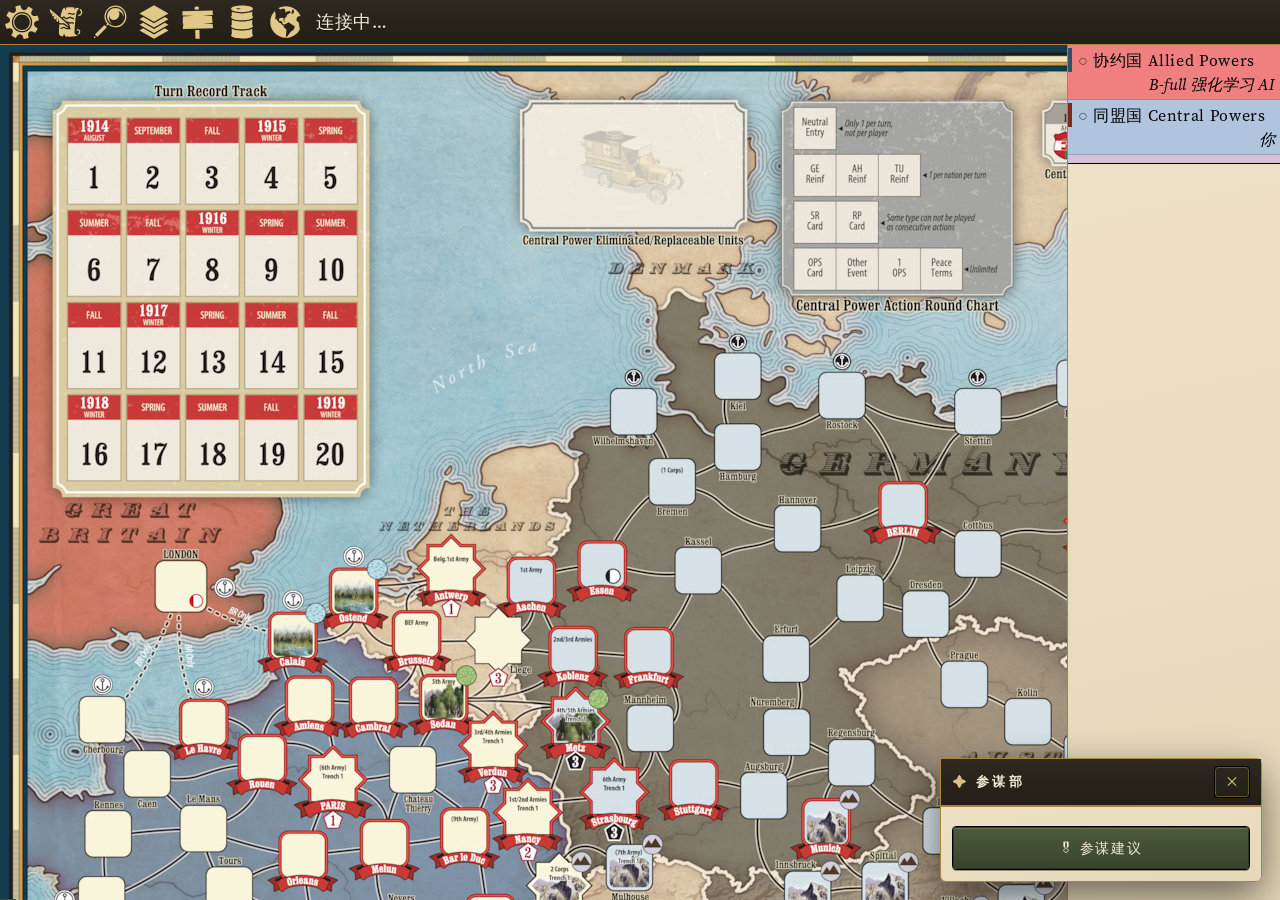
==== commit f0cf6f7b: "Deploy B-full RL opponent to GitHub Pages" ====
--- a/play.html
+++ b/play.html
@@ -24,13 +24,15 @@
 	<link rel="stylesheet" href="colors.css">
 	<link rel="stylesheet" href="mobile.css">
 	<link rel="stylesheet" href="hq.css">
-	<script defer src="local.js"></script>
+	<script defer src="local.js?v=20260809.2"></script>
 	<script defer src="common/client.js"></script>
 	<script defer src="data.js"></script>
 	<script defer src="features.js"></script>
 	<script defer src="nn.js"></script>
+	<script defer src="rl2/jsnn.js?v=20260809.2"></script>
+	<script defer src="rl2/browser-agent.js?v=20260809.2"></script>
 	<script defer src="layout.js"></script>
-	<script defer src="play.js"></script>
+	<script defer src="play.js?v=20260809.2"></script>
 	<script defer src="zh.js"></script>
 	<script defer src="cards-zh.js"></script>
 	<script defer src="mobile.js"></script>
@@ -144,6 +146,19 @@
 </aside>
 
 <div id="tooltip" hidden></div>
+
+<div id="movement_report" role="status" aria-live="polite" hidden>
+	<div id="movement_kicker">战场调动</div>
+	<strong id="movement_text"></strong>
+</div>
+
+<div id="card_reveal" role="status" aria-live="polite" hidden>
+	<div id="card_reveal_art"></div>
+	<div>
+		<small>打出卡牌</small>
+		<strong id="card_reveal_name"></strong>
+	</div>
+</div>
 
 <main data-max-zoom="2" onclick="hide_popup_menu()">
 	<div id="mapwrap">
--- a/play.css
+++ b/play.css
@@ -25,6 +25,129 @@
 
 @media (max-width: 600px) {
     #stack_menu { display: none }
+}
+
+/* ---- LIVE ACTION REPORTS ---------------------------------------------- */
+
+.unit.is-moving {
+	z-index: 470 !important;
+	pointer-events: none;
+	will-change: translate, scale, filter;
+}
+
+#movement_report {
+	position: fixed;
+	z-index: 720;
+	top: 72px;
+	left: 50%;
+	width: min(430px, calc(100vw - 32px));
+	padding: 11px 16px;
+	border: 1px solid rgba(226, 194, 125, 0.48);
+	border-left: 4px solid #c39a4a;
+	border-radius: 10px;
+	color: #f3eee1;
+	background: rgba(20, 27, 30, 0.94);
+	box-shadow: 0 18px 44px rgba(0, 0, 0, 0.58);
+	backdrop-filter: blur(14px);
+	opacity: 0;
+	transform: translate(-50%, -12px) scale(0.98);
+	pointer-events: none;
+	transition: opacity 220ms ease, transform 260ms cubic-bezier(.2,.8,.2,1);
+}
+
+#movement_report.show {
+	opacity: 1;
+	transform: translate(-50%, 0) scale(1);
+}
+
+#movement_report[data-side="ap"] { border-left-color: #d96863; }
+#movement_report[data-side="cp"] { border-left-color: #5d91c8; }
+
+#movement_kicker {
+	color: #d8b56a;
+	font-size: 10px;
+	font-weight: 800;
+	letter-spacing: 0.14em;
+}
+
+#movement_text {
+	display: block;
+	margin-top: 3px;
+	overflow: hidden;
+	font-size: 13px;
+	line-height: 1.4;
+	text-overflow: ellipsis;
+	white-space: nowrap;
+}
+
+#card_reveal {
+	position: fixed;
+	z-index: 710;
+	top: 82px;
+	left: 50%;
+	display: flex;
+	align-items: flex-end;
+	gap: 16px;
+	padding: 12px 18px 12px 12px;
+	border: 1px solid rgba(226, 194, 125, 0.5);
+	border-radius: 14px;
+	color: #f3eee1;
+	background: rgba(16, 22, 25, 0.95);
+	box-shadow: 0 28px 70px rgba(0, 0, 0, 0.68);
+	backdrop-filter: blur(16px);
+	opacity: 0;
+	transform: translate(-50%, -20px) scale(0.9) rotate(-1deg);
+	pointer-events: none;
+}
+
+#card_reveal.show {
+	animation: pogCardReveal 2.2s cubic-bezier(.2,.75,.2,1) both;
+}
+
+#card_reveal_art {
+	width: 190px;
+	height: 266px;
+	flex: 0 0 190px;
+	transform: rotate(-1.5deg);
+}
+
+#card_reveal small {
+	display: block;
+	color: #d8b56a;
+	font-size: 10px;
+	font-weight: 800;
+	letter-spacing: 0.15em;
+}
+
+#card_reveal strong {
+	display: block;
+	width: 150px;
+	margin-top: 5px;
+	font-size: 18px;
+	line-height: 1.25;
+}
+
+@keyframes pogCardReveal {
+	0% { opacity: 0; transform: translate(-50%, -28px) scale(0.88) rotate(-2deg); }
+	12%, 78% { opacity: 1; transform: translate(-50%, 0) scale(1) rotate(0); }
+	100% { opacity: 0; transform: translate(-50%, 9px) scale(0.98) rotate(0); }
+}
+
+@media (max-width: 600px) {
+	#movement_report { top: 62px; }
+	#card_reveal { top: 68px; gap: 10px; padding-right: 12px; }
+	#card_reveal_art { width: 130px; height: 182px; flex-basis: 130px; }
+	#card_reveal strong { width: 96px; font-size: 14px; }
+}
+
+@media (prefers-reduced-motion: reduce) {
+	#movement_report,
+	#card_reveal { transition: none !important; }
+	#card_reveal.show {
+		opacity: 1;
+		transform: translate(-50%, 0) scale(1);
+		animation: none !important;
+	}
 }
 
 /* LOG */
--- a/hq.css
+++ b/hq.css
@@ -120,6 +120,21 @@
 }
 #hq_advisor .adv_do:active { transform: translateY(1px); }
 
+/* ---------------- 建议目标高亮：金色信号弹 ---------------- */
+
+.adv_highlight {
+	outline: 3px solid #ffd75e !important;
+	outline-offset: 2px;
+	border-radius: 6px;
+	animation: adv-hl 1.1s ease-in-out infinite !important;
+	position: relative;
+	z-index: 30;
+}
+@keyframes adv-hl {
+	0%, 100% { box-shadow: 0 0 0 4px rgba(255, 215, 94, 0.8), 0 0 24px 8px rgba(255, 176, 56, 0.55); }
+	50%      { box-shadow: 0 0 0 12px rgba(255, 215, 94, 0.12), 0 0 34px 12px rgba(255, 176, 56, 0.2); }
+}
+
 /* ---------------- 参谋：手机（底部抽屉） ---------------- */
 
 @media (max-width: 800px) {
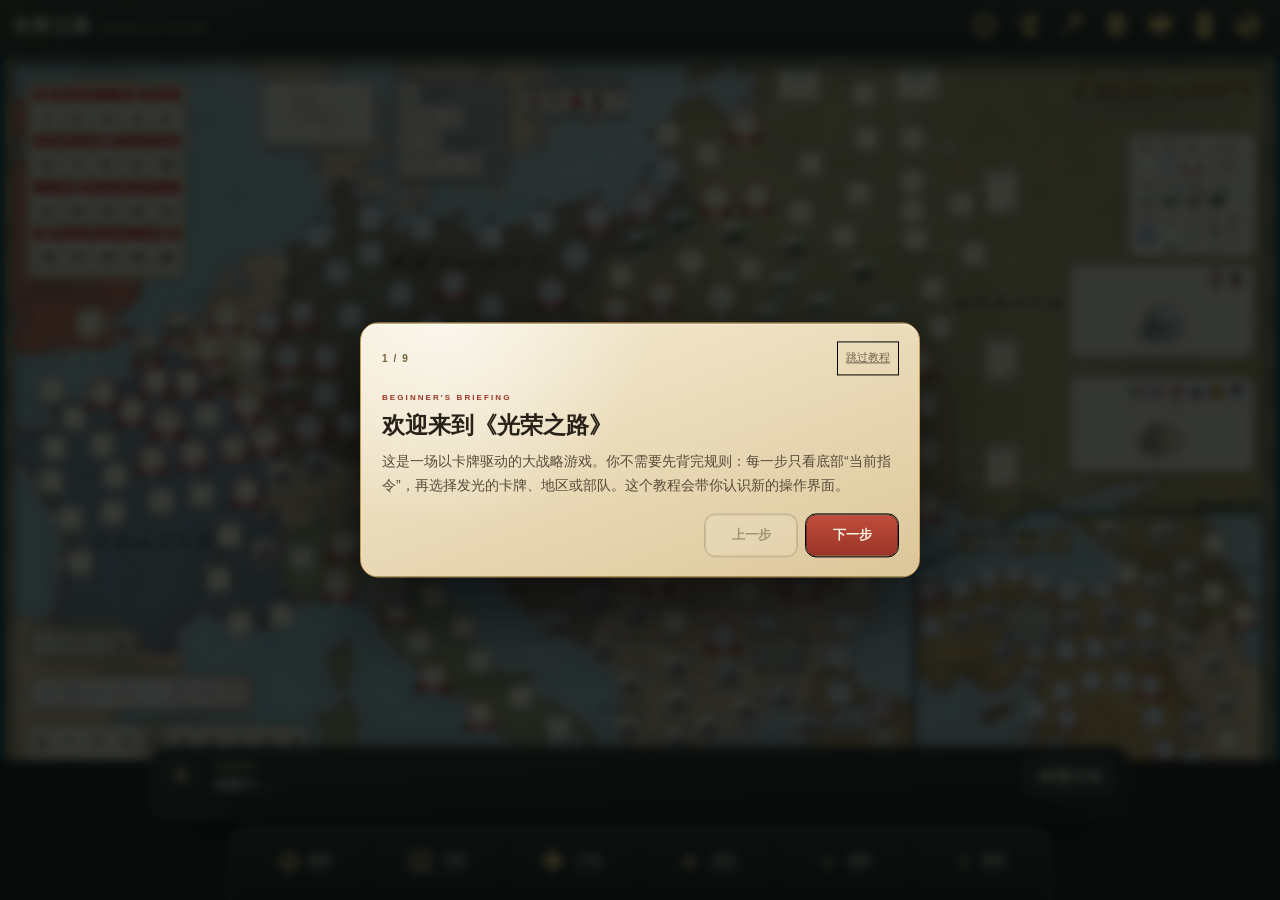
==== commit 2058dcc8: "Modernize command UI and add beginner tutorial" ====
--- a/play.html
+++ b/play.html
@@ -19,24 +19,24 @@
 	<link rel="icon" href="favicon.png">
 	<link rel="stylesheet" href="fonts/fonts.css">
 	<link rel="stylesheet" href="common/client.css">
-	<link rel="stylesheet" href="play.css">
+	<link rel="stylesheet" href="play.css?v=20260809.8">
 	<link rel="stylesheet" href="images.css">
 	<link rel="stylesheet" href="colors.css">
-	<link rel="stylesheet" href="mobile.css">
-	<link rel="stylesheet" href="hq.css">
-	<script defer src="local.js?v=20260809.2"></script>
+	<link rel="stylesheet" href="hq.css?v=20260809.8">
+	<link rel="stylesheet" href="mobile.css?v=20260809.8">
+	<script defer src="local.js?v=20260809.8"></script>
 	<script defer src="common/client.js"></script>
 	<script defer src="data.js"></script>
 	<script defer src="features.js"></script>
 	<script defer src="nn.js"></script>
-	<script defer src="rl2/jsnn.js?v=20260809.2"></script>
-	<script defer src="rl2/browser-agent.js?v=20260809.2"></script>
+	<script defer src="rl2/jsnn.js?v=20260809.3"></script>
+	<script defer src="rl2/browser-agent.js?v=20260809.3"></script>
 	<script defer src="layout.js"></script>
-	<script defer src="play.js?v=20260809.2"></script>
+	<script defer src="play.js?v=20260809.8"></script>
 	<script defer src="zh.js"></script>
 	<script defer src="cards-zh.js"></script>
-	<script defer src="mobile.js"></script>
-	<script defer src="advisor.js"></script>
+	<script defer src="mobile.js?v=20260809.8"></script>
+	<script defer src="advisor.js?v=20260809.8"></script>
 </head>
 <body class="bevel">
 
@@ -127,12 +127,12 @@
 <aside>
 	<div id="roles">
 		<div class="role" id="role_Allied_Powers">
-			<div class="role_name">协约国 Allied Powers</div>
+			<div class="role_name"><b>协约国</b><small>ALLIED POWERS</small></div>
 			<div class="role_stat" id="ap_hand"></div>
 			<div class="role_user">-</div>
 		</div>
 		<div class="role" id="role_Central_Powers">
-			<div class="role_name">同盟国 Central Powers</div>
+			<div class="role_name"><b>同盟国</b><small>CENTRAL POWERS</small></div>
 			<div class="role_stat" id="cp_hand"></div>
 			<div class="role_user">-</div>
 		</div>
--- a/mobile.css
+++ b/mobile.css
@@ -1,488 +1,1450 @@
 /* ============================================================
- * 光荣之路 · 移动端「战地指挥部」界面
- * 仅在 ≤800px 生效；桌面版完全不受影响。
- * 设计语言与首页一致：米纸 / 墨黑 / 猩红 / 黄铜。
+ * 光荣之路 · 现代指挥界面
+ * 棋盘常驻，手牌 / 行动 / 战况 / 战报以抽屉呼出。
  * ============================================================ */
 
-/* 桌面端：指挥坞与中文卡面完全隐藏，桌面观感零改动 */
-@media (min-width: 801px) {
-	#hq_dock { display: none !important; }
-	.zhface { display: none !important; }
-	#card_popup .zh_popfx { display: none !important; }
-}
-
-@media (max-width: 800px) {
-
 :root {
-	--hq-ink:     #221d15;
-	--hq-ink-2:   #2e2820;
-	--hq-ink-3:   #3a332a;
-	--hq-paper:   #efe3c8;
-	--hq-paper-2: #e6d8b8;
-	--hq-edge:    #cbb98d;
-	--hq-cream:   #f5ecd6;
-	--hq-crimson: #8d2b1c;
-	--hq-crimson-2: #a63a28;
-	--hq-brass:   #a8853f;
-	--hq-brass-2: #d9bd83;
-	--hq-ap:      #33506b;
-	--hq-cp:      #7d2a1e;
-	--hq-serif:   "Source Serif", Georgia, "Songti SC", "STSong", serif;
-	--dock-h:     56px;
-}
-
-/* ---------- 整体氛围 ---------- */
-
-body {
+	--hq-ink: #151817;
+	--hq-ink-2: #202522;
+	--hq-ink-3: #2b312d;
+	--hq-paper: #efe5cf;
+	--hq-paper-2: #dfcfaa;
+	--hq-cream: #fff7e5;
+	--hq-brass: #b89651;
+	--hq-brass-2: #e3c57f;
+	--hq-brass-dim: #75633d;
+	--hq-crimson: #9b3528;
+	--hq-crimson-2: #c04d3c;
+	--hq-ap: #395f80;
+	--hq-cp: #8e3a2e;
+	--hq-safe-bottom: env(safe-area-inset-bottom, 0px);
+	--hq-safe-top: env(safe-area-inset-top, 0px);
+	--hq-header-h: 52px;
+	--hq-dock-h: 74px;
+	--hq-turn-h: 66px;
+	--hq-serif: "Source Serif", "Noto Serif SC", Georgia, "Songti SC", serif;
+	--hq-sans: Inter, -apple-system, BlinkMacSystemFont, "PingFang SC", "Microsoft YaHei", sans-serif;
+}
+
+html,
+body.pog-modern-ui {
+	overflow: hidden !important;
 	background: var(--hq-ink);
 }
 
-/* ---------- 顶栏：司令部横幅 ---------- */
-
-header {
-	background: linear-gradient(180deg, var(--hq-ink-2), var(--hq-ink)) !important;
-	border-bottom: 1px solid var(--hq-brass);
-	box-shadow: 0 1px 0 rgba(217,189,131,0.25), 0 6px 18px rgba(0,0,0,0.45);
-}
-header.your_turn {
-	background: linear-gradient(180deg, #37281c, #26190f) !important;
-	border-bottom-color: var(--hq-crimson-2);
-}
-#toolbar summary img, #toolbar button img {
-	/* 图标转为黄铜色调 */
-	filter: invert(78%) sepia(28%) saturate(420%) hue-rotate(6deg) brightness(0.95);
-}
-#toolbar details[open] > summary {
-	background: var(--hq-ink-3);
-	border-radius: 3px;
-}
-#toolbar menu {
-	background: var(--hq-paper);
-	border: 1px solid var(--hq-brass);
-	box-shadow: 0 14px 34px rgba(0,0,0,0.55);
+body.pog-modern-ui {
+	display: block !important;
+	font-family: var(--hq-sans);
+	color: var(--hq-cream);
+}
+
+body.pog-modern-ui header {
+	position: fixed;
+	z-index: 510;
+	top: 0;
+	left: 0;
+	right: 0;
+	height: var(--hq-header-h);
+	display: flex;
+	align-items: center;
+	box-sizing: border-box;
+	padding: 0 12px;
+	background:
+		linear-gradient(90deg, rgba(184, 150, 81, 0.12), transparent 24%, transparent 76%, rgba(184, 150, 81, 0.08)),
+		linear-gradient(180deg, #282e2a, #171b19) !important;
+	border-bottom: 1px solid rgba(227, 197, 127, 0.58);
+	box-shadow: 0 8px 28px rgba(0, 0, 0, 0.54);
+}
+
+body.pog-modern-ui header.your_turn {
+	background: linear-gradient(180deg, #3b2b20, #211a15) !important;
+	box-shadow: 0 0 0 1px rgba(192, 77, 60, 0.4), 0 8px 28px rgba(0, 0, 0, 0.58);
+}
+
+#hq_brand {
+	display: flex;
+	align-items: baseline;
+	gap: 10px;
+	min-width: max-content;
 	font-family: var(--hq-serif);
-}
-
-/* 电报式提示条 */
-#prompt {
-	font-family: var(--hq-serif);
-	background: linear-gradient(180deg, var(--hq-paper), var(--hq-paper-2));
-	color: var(--hq-ink);
-	border-left: 4px solid var(--hq-crimson);
-	border-top: 1px solid rgba(255,250,235,0.5);
-	margin: 0;
-	padding: 7px 10px;
-	font-size: 14px;
-	line-height: 1.4;
-	letter-spacing: 0.02em;
-	box-shadow: inset 0 1px 0 rgba(255,255,255,0.5);
-}
-
-/* 印章式动作按钮 */
-#actions {
-	padding: 6px 8px;
-	gap: 8px;
-	background: transparent;
-}
-#actions button {
-	font-family: var(--hq-serif);
-	font-size: 15px;
+	text-transform: uppercase;
+}
+
+#hq_brand b {
+	font-size: 18px;
+	font-weight: 700;
 	letter-spacing: 0.12em;
 	color: var(--hq-cream);
-	background: linear-gradient(180deg, #4a3527, #35251a);
+}
+
+#hq_brand small {
+	font-family: var(--hq-sans);
+	font-size: 9px;
+	font-weight: 800;
+	letter-spacing: 0.24em;
+	color: var(--hq-brass-2);
+}
+
+body.pog-modern-ui #toolbar {
+	float: none;
+	display: flex;
+	align-items: center;
+	gap: 4px;
+	margin-left: auto;
+}
+
+body.pog-modern-ui #toolbar summary,
+body.pog-modern-ui #toolbar button {
+	display: grid;
+	place-items: center;
+	width: 40px;
+	height: 40px;
+	box-sizing: border-box;
+	border: 1px solid transparent;
+	border-radius: 10px;
+	background: transparent;
+}
+
+body.pog-modern-ui #toolbar details[open] > summary,
+body.pog-modern-ui #toolbar summary:hover,
+body.pog-modern-ui #toolbar button:hover {
+	background: rgba(255, 255, 255, 0.08);
+	border-color: rgba(227, 197, 127, 0.28);
+}
+
+body.pog-modern-ui #toolbar summary img,
+body.pog-modern-ui #toolbar button img {
+	width: 27px;
+	height: 27px;
+	padding: 0;
+	filter: invert(84%) sepia(33%) saturate(562%) hue-rotate(349deg) brightness(94%);
+}
+
+body.pog-modern-ui #toolbar menu {
+	background: var(--hq-paper);
+	color: #221f18;
 	border: 1px solid var(--hq-brass);
-	border-radius: 3px;
-	box-shadow: 0 2px 0 rgba(0,0,0,0.4), inset 0 1px 0 rgba(217,189,131,0.35);
-	text-shadow: 0 1px 0 rgba(0,0,0,0.5);
-}
-#actions button:active {
-	transform: translateY(1px);
-	box-shadow: 0 1px 0 rgba(0,0,0,0.4);
-}
-/* 主动作（下一步/进攻 等第一个按钮）用猩红 */
-#actions button:first-child {
+	border-radius: 12px;
+	box-shadow: 0 18px 48px rgba(0, 0, 0, 0.58);
+	font-family: var(--hq-sans);
+}
+
+body.pog-modern-ui main {
+	position: fixed !important;
+	z-index: 1;
+	top: calc(var(--hq-header-h) + var(--hq-safe-top));
+	left: 0;
+	right: 0;
+	bottom: calc(var(--hq-dock-h) + var(--hq-turn-h) + var(--hq-safe-bottom));
+	width: auto;
+	height: auto;
+	padding: 0 !important;
+	overflow: auto;
+	overscroll-behavior: contain;
+	scrollbar-width: none;
+	background:
+		radial-gradient(circle at 48% 28%, rgba(113, 103, 77, 0.25), transparent 36%),
+		repeating-linear-gradient(0deg, rgba(255,255,255,0.012) 0 1px, rgba(0,0,0,0.025) 1px 2px),
+		#171a18 !important;
+}
+
+body.pog-modern-ui main::-webkit-scrollbar {
+	display: none;
+}
+
+body.pog-modern-ui aside {
+	display: none !important;
+}
+
+body.pog-modern-ui #mapwrap {
+	margin: 0 auto;
+	box-shadow: 0 8px 48px rgba(0, 0, 0, 0.64);
+}
+
+/* ---------- 当前指令 ---------- */
+
+#hq_turn_bar {
+	position: fixed;
+	z-index: 620;
+	left: 50%;
+	bottom: calc(var(--hq-dock-h) + var(--hq-safe-bottom) + 8px);
+	width: min(980px, calc(100vw - 28px));
+	min-height: var(--hq-turn-h);
+	box-sizing: border-box;
+	display: grid;
+	grid-template-columns: 42px minmax(0, 1fr) auto;
+	align-items: center;
+	gap: 10px;
+	padding: 9px 11px;
+	color: var(--hq-cream);
+	background: linear-gradient(135deg, rgba(37, 43, 39, 0.97), rgba(20, 24, 22, 0.97));
+	border: 1px solid rgba(227, 197, 127, 0.5);
+	border-radius: 17px;
+	box-shadow: 0 16px 50px rgba(0, 0, 0, 0.62), inset 0 1px 0 rgba(255,255,255,0.08);
+	backdrop-filter: blur(16px);
+	transform: translateX(-50%);
+}
+
+.hq-turn-sigil {
+	display: grid;
+	place-items: center;
+	width: 38px;
+	height: 38px;
+	border: 1px solid var(--hq-brass-dim);
+	border-radius: 50%;
+	color: var(--hq-brass-2);
+	background: radial-gradient(circle at 35% 30%, #39413b, #1c211e);
+	box-shadow: 0 3px 10px rgba(0,0,0,0.4);
+}
+
+.hq-turn-copy {
+	min-width: 0;
+}
+
+.hq-turn-copy > small {
+	display: block;
+	margin-bottom: 2px;
+	font-size: 9px;
+	font-weight: 900;
+	letter-spacing: 0.22em;
+	color: var(--hq-brass-2);
+}
+
+#hq_prompt_host #prompt {
+	min-width: 0;
+	margin: 0;
+	padding: 0;
+	font-family: var(--hq-sans);
+	font-size: 14px;
+	font-weight: 650;
+	line-height: 1.35;
+	color: var(--hq-cream);
+	background: transparent;
+	border: 0;
+	box-shadow: none;
+	white-space: normal;
+	overflow: visible;
+	text-overflow: clip;
+}
+
+#hq_quick_action {
+	min-height: 42px;
+	max-width: 180px;
+	padding: 8px 15px;
+	font-family: var(--hq-sans);
+	font-weight: 800;
+	color: #e0d6bd;
+	background: #2f352f;
+	border: 1px solid #5e665d;
+	border-radius: 12px;
+}
+
+#hq_quick_action.ready {
+	color: var(--hq-cream);
 	background: linear-gradient(180deg, var(--hq-crimson-2), var(--hq-crimson));
-	border-color: #5f1d12;
-}
-
-/* ---------- 底部指挥坞 ---------- */
+	border-color: #d77b6d;
+	box-shadow: 0 0 0 3px rgba(192,77,60,0.14), 0 6px 18px rgba(0,0,0,0.34);
+}
+
+#hq_status_host {
+	grid-column: 1 / -1;
+}
+
+#hq_status_host footer {
+	position: static;
+	display: block;
+	min-height: 0;
+	padding: 0;
+	font-size: 11px;
+	color: #d9c99f;
+	background: transparent;
+}
+
+#hq_status_host footer:empty {
+	display: none;
+}
+
+/* ---------- 底部主导航 ---------- */
 
 #hq_dock {
 	position: fixed;
-	left: 0; right: 0; bottom: 0;
-	z-index: 60;
+	z-index: 900;
+	left: 50%;
+	bottom: var(--hq-safe-bottom);
+	width: min(820px, calc(100vw - 24px));
+	height: var(--hq-dock-h);
+	box-sizing: border-box;
+	display: grid;
+	grid-template-columns: repeat(6, 1fr);
+	gap: 6px;
+	padding: 7px;
+	background: linear-gradient(180deg, rgba(39,45,41,0.98), rgba(19,23,21,0.99));
+	border: 1px solid rgba(227, 197, 127, 0.55);
+	border-bottom: 0;
+	border-radius: 19px 19px 0 0;
+	box-shadow: 0 -14px 48px rgba(0,0,0,0.6), inset 0 1px 0 rgba(255,255,255,0.08);
+	transform: translateX(-50%);
+}
+
+.hq-dock-button {
+	position: relative;
+	min-width: 0;
+	min-height: 56px;
+	display: grid;
+	grid-template-columns: 28px auto;
+	grid-template-rows: auto auto;
+	align-content: center;
+	justify-content: center;
+	column-gap: 5px;
+	padding: 5px 7px;
+	font-family: var(--hq-sans);
+	font-size: 12px;
+	font-weight: 750;
+	line-height: 1.05;
+	color: #dfd5bd;
+	background: transparent;
+	border: 1px solid transparent;
+	border-radius: 12px;
+	box-shadow: none;
+}
+
+.hq-dock-button:hover,
+.hq-dock-button.selected {
+	color: var(--hq-cream);
+	background: linear-gradient(180deg, rgba(227,197,127,0.13), rgba(227,197,127,0.04));
+	border-color: rgba(227,197,127,0.4);
+}
+
+.hq-dock-button.selected {
+	box-shadow: inset 0 -3px 0 var(--hq-brass);
+}
+
+.hq-dock-icon {
+	grid-row: 1 / 3;
+	display: grid;
+	place-items: center;
+	font-family: Georgia, serif;
+	font-size: 24px;
+	color: var(--hq-brass-2);
+}
+
+.hq-dock-label {
+	align-self: end;
+	white-space: nowrap;
+}
+
+.hq-dock-button small {
+	align-self: start;
+	font-size: 7px;
+	font-weight: 900;
+	letter-spacing: 0.15em;
+	color: #8d897c;
+}
+
+.hq-dock-button .badge {
+	position: absolute;
+	top: 2px;
+	right: 7px;
+	min-width: 19px;
+	height: 19px;
+	box-sizing: border-box;
+	display: grid;
+	place-items: center;
+	padding: 0 5px;
+	font-size: 10px;
+	font-weight: 900;
+	color: white;
+	background: var(--hq-crimson-2);
+	border: 1px solid #e99a8f;
+	border-radius: 999px;
+	box-shadow: 0 2px 6px rgba(0,0,0,0.45);
+}
+
+.hq-dock-button.pulse:not(.selected) {
+	animation: hqDockPulse 1.7s ease-in-out infinite;
+}
+
+@keyframes hqDockPulse {
+	0%, 100% { border-color: transparent; box-shadow: 0 0 0 0 rgba(227,197,127,0); }
+	50% { border-color: rgba(227,197,127,0.68); box-shadow: 0 0 0 5px rgba(227,197,127,0.08); }
+}
+
+/* ---------- 抽屉 ---------- */
+
+#hq_backdrop {
+	position: fixed;
+	z-index: 700;
+	inset: var(--hq-header-h) 0 calc(var(--hq-dock-h) + var(--hq-safe-bottom)) 0;
+	width: auto;
+	height: auto;
+	padding: 0;
+	background: rgba(5, 8, 7, 0.58);
+	border: 0;
+	backdrop-filter: blur(3px);
+}
+
+.hq-sheet {
+	position: fixed;
+	z-index: 820;
+	left: 50%;
+	bottom: calc(var(--hq-dock-h) + var(--hq-safe-bottom) + 8px);
+	width: min(1120px, calc(100vw - 24px));
+	max-height: calc(100dvh - var(--hq-header-h) - var(--hq-dock-h) - 28px);
+	box-sizing: border-box;
+	overflow: hidden;
+	color: #eee5cf;
+	background:
+		radial-gradient(circle at 10% 0%, rgba(227,197,127,0.08), transparent 28%),
+		linear-gradient(165deg, #2a302c, #181c1a 72%);
+	border: 1px solid rgba(227,197,127,0.56);
+	border-radius: 20px;
+	box-shadow: 0 28px 80px rgba(0,0,0,0.74), inset 0 1px 0 rgba(255,255,255,0.07);
+	transform: translateX(-50%);
+}
+
+.hq-sheet-head {
 	display: flex;
-	align-items: stretch;
-	gap: 6px;
-	padding: 8px 8px calc(8px + env(safe-area-inset-bottom));
-	background: linear-gradient(180deg, var(--hq-ink-2), var(--hq-ink) 70%);
-	border-top: 1px solid var(--hq-brass);
-	box-shadow: 0 -1px 0 rgba(217,189,131,0.22), 0 -10px 26px rgba(0,0,0,0.5);
+	align-items: center;
+	justify-content: space-between;
+	gap: 16px;
+	min-height: 76px;
+	box-sizing: border-box;
+	padding: 13px 15px 12px 20px;
+	background: linear-gradient(90deg, rgba(184,150,81,0.12), transparent 55%);
+	border-bottom: 1px solid rgba(227,197,127,0.24);
+}
+
+.hq-sheet-head small {
+	display: block;
+	margin-bottom: 2px;
+	font-size: 8px;
+	font-weight: 900;
+	letter-spacing: 0.24em;
+	color: var(--hq-brass-2);
+}
+
+.hq-sheet-head h2 {
+	display: inline;
+	margin: 0 10px 0 0;
 	font-family: var(--hq-serif);
-}
-#hq_dock .hq_regions {
+	font-size: 21px;
+	letter-spacing: 0.06em;
+	color: var(--hq-cream);
+}
+
+.hq-sheet-head p {
+	display: inline;
+	margin: 0;
+	font-size: 12px;
+	color: #aaa593;
+}
+
+.hq-sheet-close {
+	flex: 0 0 44px;
+	width: 44px;
+	height: 44px;
+	padding: 0;
+	font-size: 29px;
+	font-weight: 300;
+	line-height: 1;
+	color: #d4c7aa;
+	background: rgba(255,255,255,0.05);
+	border: 1px solid rgba(227,197,127,0.22);
+	border-radius: 50%;
+}
+
+.hq-sheet-close:hover {
+	color: white;
+	background: rgba(192,77,60,0.34);
+	border-color: rgba(224,127,113,0.58);
+}
+
+.hq-sheet-body {
+	max-height: calc(100dvh - var(--hq-header-h) - var(--hq-dock-h) - 106px);
+	box-sizing: border-box;
+	overflow: auto;
+	overscroll-behavior: contain;
+	padding: 14px 18px 18px;
+	scrollbar-color: var(--hq-brass-dim) #1114;
+}
+
+.hq-tabs {
 	display: flex;
-	flex: 1 1 auto;
-	gap: 6px;
+	gap: 7px;
+	margin-bottom: 13px;
+	padding: 4px;
 	overflow-x: auto;
-	-webkit-overflow-scrolling: touch;
+	background: rgba(0,0,0,0.2);
+	border: 1px solid rgba(227,197,127,0.14);
+	border-radius: 13px;
 	scrollbar-width: none;
 }
-#hq_dock .hq_regions::-webkit-scrollbar { display: none; }
-
-#hq_dock button {
+
+.hq-tabs::-webkit-scrollbar { display: none; }
+
+.hq-tabs button {
 	flex: 0 0 auto;
-	min-width: 54px;
-	min-height: 44px;
-	padding: 4px 10px;
-	font-family: inherit;
-	font-size: 13px;
-	letter-spacing: 0.08em;
-	color: var(--hq-brass-2);
-	background: linear-gradient(180deg, rgba(255,246,224,0.07), rgba(0,0,0,0.18));
-	border: 1px solid rgba(168,133,63,0.6);
-	border-radius: 3px;
-	display: flex;
-	flex-direction: column;
-	align-items: center;
-	justify-content: center;
-	gap: 1px;
-	line-height: 1.1;
-}
-#hq_dock button small {
+	min-height: 38px;
+	padding: 7px 16px;
+	font-family: var(--hq-sans);
+	font-size: 12px;
+	font-weight: 750;
+	color: #a9a494;
+	background: transparent;
+	border: 1px solid transparent;
+	border-radius: 9px;
+}
+
+.hq-tabs button.selected {
+	color: #28231b;
+	background: linear-gradient(180deg, var(--hq-brass-2), var(--hq-brass));
+	border-color: #f0d99d;
+	box-shadow: 0 4px 12px rgba(0,0,0,0.25);
+}
+
+.hq-tabs button span {
+	display: inline-grid;
+	place-items: center;
+	min-width: 18px;
+	height: 18px;
+	margin-left: 5px;
 	font-size: 9px;
-	letter-spacing: 0.22em;
-	color: rgba(217,189,131,0.55);
-	text-transform: uppercase;
-}
-#hq_dock button:active {
-	background: var(--hq-ink-3);
-	transform: translateY(1px);
-}
-#hq_dock .hq_sep {
-	flex: 0 0 1px;
-	margin: 4px 2px;
-	background: linear-gradient(180deg, rgba(217,189,131,0), rgba(217,189,131,0.5), rgba(217,189,131,0));
-}
-
-/* 手牌按钮 + 数量徽章 + 待出牌脉冲 */
-#hq_hand_btn { position: relative; min-width: 64px; }
-#hq_hand_btn .badge {
-	position: absolute;
-	top: -6px; right: -5px;
-	min-width: 20px; height: 20px;
-	padding: 0 5px;
-	display: flex; align-items: center; justify-content: center;
-	font-size: 11.5px;
-	color: var(--hq-cream);
-	background: var(--hq-crimson);
-	border: 1px solid #5f1d12;
-	border-radius: 10px;
-	box-shadow: 0 1px 3px rgba(0,0,0,0.5);
-}
-#hq_hand_btn.pulse {
-	animation: hq-pulse 1.6s ease-in-out infinite;
-	border-color: var(--hq-crimson-2);
-	color: #f3d9c8;
-}
-@keyframes hq-pulse {
-	0%, 100% { box-shadow: 0 0 0 0 rgba(166,58,40,0.55); }
-	50%      { box-shadow: 0 0 0 7px rgba(166,58,40,0); }
-}
-
-/* 给地图腾出坞的高度 */
-main {
-	padding-bottom: calc(var(--dock-h) + env(safe-area-inset-bottom)) !important;
-}
-footer {
-	bottom: calc(var(--dock-h) + env(safe-area-inset-bottom) + 4px) !important;
-	font-family: var(--hq-serif);
-}
-
-/* ---------- 手牌抽屉（司令部公文夹） ---------- */
-
-.panel-list {
-	position: fixed !important;
-	left: 0; right: 0;
-	bottom: calc(var(--dock-h) + env(safe-area-inset-bottom) - 8px);
-	z-index: 55;
+	background: rgba(0,0,0,0.17);
+	border-radius: 9px;
+}
+
+/* ---------- 手牌：一排卡牌，页面不再纵向滚动 ---------- */
+
+#hq_sheet_hand .hq-sheet-body {
+	overflow: hidden;
+}
+
+#hq_card_host,
+#hq_card_host .panel-list {
+	position: static !important;
+	width: 100% !important;
+	max-width: none !important;
+	min-width: 0 !important;
+	max-height: none !important;
 	margin: 0 !important;
-	min-width: 0 !important;
-	max-width: none !important;
-	max-height: 68dvh;
-	overflow-y: auto;
-	overscroll-behavior: contain;
-	padding: 6px 10px 18px;
-	background:
-		radial-gradient(90% 40% at 10% 0%, rgba(255,255,255,0.4), rgba(255,255,255,0) 55%),
-		linear-gradient(168deg, var(--hq-paper) 0%, var(--hq-paper-2) 100%);
-	border-top: 2px solid var(--hq-brass);
-	border-radius: 10px 10px 0 0;
-	box-shadow: 0 -18px 44px rgba(0,0,0,0.65);
-	transform: translateY(110%);
-	transition: transform 0.28s cubic-bezier(0.32, 0.72, 0.22, 1);
-	visibility: hidden;
-}
-body.hq-hand-open .panel-list {
-	transform: translateY(0);
-	visibility: visible;
-}
-/* 抽屉把手 */
-.panel-list::before {
-	content: "";
+	padding: 0 !important;
+	overflow: visible !important;
+	background: transparent !important;
+	border: 0 !important;
+	border-radius: 0 !important;
+	box-shadow: none !important;
+	transform: none !important;
+	visibility: visible !important;
+}
+
+#hq_card_host .panel,
+#hq_card_host #cc-list {
+	width: 100%;
+	max-width: none;
+	margin: 0;
+	background: transparent;
+}
+
+#hq_card_host .panel-head {
+	display: none;
+}
+
+#hq_card_host .panel-body,
+#hq_card_host #cards,
+#hq_card_host #combat_cards,
+#hq_card_host #unused_combat_cards,
+#hq_card_host #active_cards {
+	display: flex !important;
+	flex-wrap: nowrap !important;
+	align-items: flex-end;
+	gap: 12px;
+	width: 100%;
+	min-width: 0;
+	min-height: 300px;
+	box-sizing: border-box;
+	padding: 18px 18px 10px !important;
+	overflow-x: auto !important;
+	overflow-y: hidden !important;
+	overscroll-behavior-x: contain;
+	scroll-snap-type: x proximity;
+	scrollbar-color: var(--hq-brass-dim) rgba(0,0,0,0.18);
+}
+
+#hq_card_host #cc-list {
 	display: block;
-	width: 44px; height: 4px;
-	margin: 2px auto 8px;
-	border-radius: 2px;
-	background: rgba(122,102,60,0.45);
-}
-
-.panel-list {
-	top: auto !important;
-}
-.panel-list .panel,
-.panel-list .panel-body,
-.panel-list #reinforcements_wrap {
-	width: auto !important;
-	min-width: 0 !important;
-	max-width: 100% !important;
-}
-.panel-list .panel {
-	margin: 0 0 10px;
-	background: transparent;
-	box-shadow: none;
-}
-/* 空面板（如未有战斗牌时）不显示光杆标题 */
-.panel-list .panel:has(.panel-body:empty) {
-	display: none;
-}
-.panel-list .panel-head {
-	font-family: var(--hq-serif);
-	font-size: 11px;
-	font-weight: 700;
-	letter-spacing: 0.3em;
-	text-indent: 0.3em;
-	text-transform: uppercase;
-	color: #5c503a;
-	background: transparent;
-	border-bottom: 1px solid rgba(122,102,60,0.35);
-	padding: 4px 2px 6px;
-	margin-bottom: 8px;
-}
-
-/* 手牌网格：两列中文卡面 */
-#cards, #combat_cards, #unused_combat_cards, #active_cards {
-	display: grid !important;
-	grid-template-columns: 1fr 1fr;
-	gap: 10px;
-	padding: 0 !important;
-	white-space: normal !important;
-	overflow: visible !important;
-}
-
-/* ---------- 中文卡面 ---------- */
-
-/* 手牌里的卡：隐藏英文卡图，铺中文卡面 */
-.panel-list .card {
+}
+
+#hq_card_host #cc-list .panel + .panel {
+	margin-top: 12px;
+}
+
+#hq_card_host .card {
 	position: relative;
-	width: 100% !important;
-	height: auto !important;
-	aspect-ratio: 5 / 7;
-	background-image: none !important;
-	background: linear-gradient(172deg, #faf3e0, #efe3c8) !important;
-	border: 1px solid var(--hq-edge);
-	border-radius: 8px;
-	box-shadow: 0 2px 0 rgba(0,0,0,0.15), 0 8px 18px rgba(60,44,20,0.25);
+	flex: 0 0 190px;
+	width: 190px !important;
+	height: 266px !important;
+	box-sizing: border-box;
+	background: linear-gradient(172deg, #faf3e0, #e8d8b6) !important;
+	border: 1px solid #c7ab6a;
+	border-radius: 14px;
+	box-shadow: 0 3px 0 #17110b, 0 18px 28px rgba(0,0,0,0.46);
 	overflow: hidden;
+	scroll-snap-align: center;
+	transform-origin: center bottom;
+	transition: transform 160ms ease, box-shadow 160ms ease, filter 160ms ease;
+}
+
+#hq_card_host .card.enabled {
+	cursor: pointer;
+	box-shadow: 0 0 0 2px var(--hq-brass-2), 0 4px 0 #17110b, 0 20px 34px rgba(0,0,0,0.55);
+}
+
+#hq_card_host .card.enabled:hover,
+#hq_card_host .card.enabled:focus-visible {
+	z-index: 5;
+	filter: brightness(1.05);
+	transform: translateY(-15px) scale(1.035);
+	box-shadow: 0 0 0 3px #f4d78e, 0 6px 0 #17110b, 0 28px 46px rgba(0,0,0,0.62);
 }
 
 .zhface {
 	position: absolute;
 	inset: 0;
-	display: flex;
+	display: flex !important;
 	flex-direction: column;
 	font-family: var(--hq-serif);
 	color: #241f17;
 }
-/* 桌面端不显示中文卡面（保留原版卡图） */
 
 .zhface .zh_top {
 	display: flex;
 	align-items: center;
-	gap: 7px;
-	padding: 7px 8px 6px;
+	gap: 8px;
+	padding: 8px 9px 7px;
 	color: var(--hq-cream);
-	background: linear-gradient(180deg, var(--hq-ap), #263c52);
+	background: linear-gradient(180deg, var(--hq-ap), #253e55);
 	border-bottom: 2px solid var(--hq-brass);
 }
+
 .card.cp .zhface .zh_top {
-	background: linear-gradient(180deg, var(--hq-cp), #5e1f15);
-}
+	background: linear-gradient(180deg, var(--hq-cp), #61261d);
+}
+
 .zhface .zh_ops {
-	flex: 0 0 auto;
-	width: 30px; height: 30px;
-	display: flex; align-items: center; justify-content: center;
+	flex: 0 0 31px;
+	width: 31px;
+	height: 31px;
+	display: grid;
+	place-items: center;
 	font-size: 17px;
-	font-weight: 700;
-	color: var(--hq-ink);
-	background: radial-gradient(circle at 35% 30%, #f7edd2, var(--hq-brass-2));
-	border: 1px solid rgba(60,40,10,0.55);
-	border-radius: 4px;
-	transform: rotate(45deg);
-}
-.zhface .zh_ops > span { transform: rotate(-45deg); }
+	font-weight: 900;
+	color: #211b11;
+	background: radial-gradient(circle at 35% 30%, #fff5d8, var(--hq-brass-2));
+	border: 1px solid #5c4520;
+	border-radius: 8px 8px 8px 2px;
+	box-shadow: 0 2px 4px rgba(0,0,0,0.35);
+}
+
 .zhface .zh_name {
 	min-width: 0;
 	flex: 1 1 auto;
 }
+
 .zhface .zh_name b {
 	display: block;
-	font-size: 13.5px;
-	line-height: 1.2;
-	letter-spacing: 0.02em;
-}
+	font-size: 13px;
+	line-height: 1.15;
+}
+
 .zhface .zh_name i {
 	display: block;
+	margin-top: 2px;
+	overflow: hidden;
+	font-family: var(--hq-sans);
+	font-size: 7px;
 	font-style: normal;
-	font-size: 8.5px;
-	letter-spacing: 0.06em;
-	opacity: 0.75;
+	letter-spacing: 0.05em;
+	text-overflow: ellipsis;
 	white-space: nowrap;
-	overflow: hidden;
-	text-overflow: ellipsis;
-}
-
-/* 原版卡图的插画带（裁剪自扫描图：约为卡高 14%–48% 的区域） */
+	opacity: 0.68;
+}
+
 .zhface .zh_art {
-	flex: 0 0 auto;
-	height: 33%;
-	background-size: 116% auto;
+	flex: 0 0 34%;
+	background-size: 118% auto;
 	background-position: center 21%;
 	background-repeat: no-repeat;
-	border-bottom: 1px solid rgba(122,102,60,0.4);
-	box-shadow: inset 0 0 0 1px rgba(122,102,60,0.18), inset 0 -8px 14px -10px rgba(60,44,20,0.5);
-	filter: sepia(0.12) contrast(1.02);
+	border-bottom: 1px solid rgba(102,78,36,0.4);
+	filter: sepia(0.1) contrast(1.03);
 }
 
 .zhface .zh_fx {
 	flex: 1 1 auto;
 	min-height: 0;
-	overflow-y: auto;
+	overflow: hidden;
 	padding: 7px 9px;
-	font-size: 11px;
-	line-height: 1.5;
-	letter-spacing: 0.01em;
-}
+	font-family: var(--hq-sans);
+	font-size: 10px;
+	line-height: 1.42;
+}
+
 .zhface .zh_fx:empty::before {
-	content: "（无事件效果 — 用作行动 / 调动 / 补充）";
-	color: #7d6f53;
-	font-size: 10.5px;
+	content: "无事件效果，可用作行动、调动或补充";
+	color: #756b55;
 }
 
 .zhface .zh_bot {
 	display: flex;
 	align-items: center;
-	gap: 8px;
-	padding: 5px 9px;
-	font-size: 9.5px;
-	letter-spacing: 0.08em;
-	color: #5c503a;
-	background: rgba(122,102,60,0.12);
-	border-top: 1px solid rgba(122,102,60,0.3);
-}
-.zhface .zh_bot .cc {
+	gap: 5px;
+	padding: 5px 8px;
+	font-family: var(--hq-sans);
+	font-size: 8px;
+	font-weight: 700;
+	color: #65583f;
+	background: rgba(111,82,34,0.1);
+	border-top: 1px solid rgba(102,78,36,0.25);
+}
+
+.zhface .cc { color: var(--hq-crimson); }
+.zhface .rm { margin-left: auto; }
+
+/* ---------- 行动：阶段解释 + 可用按钮 ---------- */
+
+#hq_advisor_host #hq_advisor {
+	position: static !important;
+	display: block !important;
+	width: auto !important;
+	max-width: none !important;
+	margin: 0 0 14px !important;
+	color: #e9dfc8;
+	background: linear-gradient(135deg, rgba(184,150,81,0.12), rgba(0,0,0,0.12));
+	border: 1px solid rgba(227,197,127,0.28);
+	border-radius: 15px;
+	box-shadow: none !important;
+}
+
+#hq_advisor_host #hq_advisor .adv_head {
+	padding: 10px 13px;
+	background: rgba(0,0,0,0.18);
+	border-bottom-color: rgba(227,197,127,0.2);
+	border-radius: 15px 15px 0 0;
+}
+
+#hq_advisor_host #hq_advisor .adv_body {
+	display: grid;
+	grid-template-columns: minmax(0, 1.5fr) minmax(240px, 0.7fr);
+	gap: 13px;
+	padding: 13px;
+}
+
+#hq_advisor_host #hq_advisor .adv_hint p {
+	margin-bottom: 0;
+	font-family: var(--hq-sans);
+	font-size: 13px;
+	line-height: 1.65;
+	color: #c9c2b0;
+}
+
+#hq_advisor_host #hq_advisor .adv_ask,
+#hq_advisor_host #hq_advisor .adv_do {
+	min-height: 44px;
+	color: var(--hq-cream);
+	background: linear-gradient(180deg, #4b5d3b, #34432b);
+	border: 1px solid #81906b;
+	border-radius: 11px;
+}
+
+#hq_advisor_host #hq_advisor .adv_x {
+	display: none;
+}
+
+#hq_action_host #actions {
+	float: none;
+	display: grid;
+	grid-template-columns: repeat(auto-fit, minmax(210px, 1fr));
+	gap: 10px;
+	min-width: 0;
+	min-height: 0;
+	padding: 0;
+}
+
+#hq_action_host #actions button {
+	position: relative;
+	min-height: 74px;
+	box-sizing: border-box;
+	display: flex;
+	flex-direction: column;
+	align-items: flex-start;
+	justify-content: center;
+	gap: 5px;
+	padding: 12px 14px;
+	font-family: var(--hq-sans);
+	font-size: 16px;
+	font-weight: 850;
+	text-align: left;
+	color: var(--hq-cream);
+	background: linear-gradient(150deg, #3c463f, #292f2b);
+	border: 1px solid #59655d;
+	border-radius: 13px;
+	box-shadow: 0 8px 18px rgba(0,0,0,0.24), inset 0 1px 0 rgba(255,255,255,0.06);
+}
+
+#hq_action_host #actions button::after {
+	content: attr(data-help);
+	display: block;
+	font-size: 11px;
+	font-weight: 500;
+	line-height: 1.4;
+	color: #aaa998;
+}
+
+#hq_action_host #actions button:not(:disabled):hover {
+	background: linear-gradient(150deg, #a24435, #7e2e24);
+	border-color: #d77c6e;
+	transform: translateY(-1px);
+}
+
+#hq_action_host #actions button:disabled {
+	opacity: 0.45;
+}
+
+.hq-empty {
+	padding: 22px;
+	font-size: 13px;
+	line-height: 1.7;
+	text-align: center;
+	color: #aaa391;
+	background: rgba(0,0,0,0.14);
+	border: 1px dashed rgba(227,197,127,0.24);
+	border-radius: 13px;
+}
+
+/* ---------- 战况与数据 ---------- */
+
+.hq-data-heading {
+	display: flex;
+	align-items: baseline;
+	gap: 9px;
+	margin: 2px 0 12px;
+}
+
+.hq-data-heading b {
+	font-family: var(--hq-serif);
+	font-size: 17px;
+	color: var(--hq-cream);
+}
+
+.hq-data-heading span {
+	font-size: 11px;
+	color: #979283;
+}
+
+#hq_data_overview #roles {
+	display: grid;
+	grid-template-columns: 1fr 1fr;
+	gap: 10px;
+	margin-bottom: 10px;
+}
+
+#hq_data_overview .role {
+	min-height: 92px;
+	box-sizing: border-box;
+	padding: 13px;
+	color: #f5eddd;
+	background: linear-gradient(145deg, rgba(57,95,128,0.86), rgba(28,47,64,0.92)) !important;
+	border: 1px solid rgba(139,184,219,0.36);
+	border-radius: 14px;
+	box-shadow: inset 0 1px 0 rgba(255,255,255,0.08);
+}
+
+#hq_data_overview #role_Central_Powers {
+	background: linear-gradient(145deg, rgba(142,58,46,0.88), rgba(75,31,25,0.94)) !important;
+	border-color: rgba(222,131,117,0.35);
+}
+
+#hq_data_overview .role_name {
+	font-family: var(--hq-serif);
+	font-size: 15px;
+	font-weight: 750;
+}
+
+#hq_data_overview .role_name b,
+#hq_data_overview .role_name small {
+	display: block;
+}
+
+#hq_data_overview .role_name small {
+	margin-top: 2px;
+	font-family: var(--hq-sans);
+	font-size: 8px;
+	font-weight: 650;
+	letter-spacing: 0.12em;
+	opacity: 0.56;
+}
+
+#hq_data_overview .role_stat,
+#hq_data_overview .role_user {
+	margin-top: 5px;
+	font-size: 12px;
+	color: rgba(255,255,255,0.74);
+}
+
+#hq_data_overview #turn_info {
+	display: block;
+	padding: 13px 15px;
+	font-size: 12px;
+	font-style: normal;
+	line-height: 1.65;
+	color: #d5cfbe;
+	background: rgba(0,0,0,0.17);
+	border: 1px solid rgba(227,197,127,0.19);
+	border-radius: 14px;
+}
+
+#hq_data_overview #ap_deck_size,
+#hq_data_overview #cp_deck_size {
+	display: inline-block;
+	margin-right: 18px;
+	padding: 0;
+}
+
+#hq_data_overview #violations {
+	margin-top: 9px;
+	padding: 9px 11px;
+	color: #ffe7df;
+	background: rgba(155,53,40,0.32);
+	border: 1px solid rgba(224,127,113,0.42);
+	border-radius: 9px;
+}
+
+.hq-glossary {
+	display: grid;
+	grid-template-columns: repeat(3, 1fr);
+	gap: 10px;
+}
+
+.hq-glossary article {
+	min-height: 110px;
+	box-sizing: border-box;
+	padding: 14px;
+	background: linear-gradient(145deg, rgba(255,255,255,0.055), rgba(255,255,255,0.018));
+	border: 1px solid rgba(227,197,127,0.2);
+	border-radius: 13px;
+}
+
+.hq-glossary b {
+	font-family: var(--hq-serif);
+	font-size: 15px;
+	color: var(--hq-brass-2);
+}
+
+.hq-glossary p {
+	margin: 7px 0 0;
+	font-size: 12px;
+	line-height: 1.6;
+	color: #b8b2a2;
+}
+
+.hq-tool-grid {
+	display: grid;
+	grid-template-columns: 1fr 1fr;
+	gap: 10px;
+}
+
+.hq-tool-grid button,
+.hq-tool-grid a {
+	min-height: 82px;
+	box-sizing: border-box;
+	display: flex;
+	flex-direction: column;
+	align-items: flex-start;
+	justify-content: center;
+	gap: 5px;
+	padding: 13px 15px;
+	font-family: var(--hq-sans);
+	text-decoration: none;
+	color: var(--hq-cream);
+	background: rgba(255,255,255,0.045);
+	border: 1px solid rgba(227,197,127,0.22);
+	border-radius: 13px;
+}
+
+.hq-tool-grid b { font-size: 14px; }
+.hq-tool-grid span { font-size: 11px; color: #aaa493; }
+.hq-tool-grid button:hover, .hq-tool-grid a:hover { background: rgba(184,150,81,0.12); }
+
+#hq_data_host #reinforcements_wrap {
+	width: 100%;
+	max-width: 100%;
+	height: auto;
+	box-sizing: border-box;
+	margin: 0;
+	padding: 8px;
+	overflow: auto;
+	background: #d9ccb5;
+	border: 4px solid #5f512f;
+	border-radius: 12px;
+}
+
+/* ---------- 战区与战报 ---------- */
+
+.hq-region-grid {
+	display: grid;
+	grid-template-columns: repeat(3, 1fr);
+	gap: 10px;
+}
+
+.hq-region {
+	min-height: 92px;
+	display: flex;
+	flex-direction: column;
+	align-items: flex-start;
+	justify-content: center;
+	gap: 4px;
+	padding: 13px 15px;
+	text-align: left;
+	color: var(--hq-cream);
+	background: linear-gradient(145deg, #3b443e, #262c28);
+	border: 1px solid #566158;
+	border-radius: 14px;
+}
+
+.hq-region:hover {
+	background: linear-gradient(145deg, #8c4537, #612c25);
+	border-color: #c67c6f;
+}
+
+.hq-region b { font-family: var(--hq-serif); font-size: 17px; }
+.hq-region span { font-size: 8px; font-weight: 900; letter-spacing: 0.18em; color: var(--hq-brass-2); }
+.hq-region small { font-size: 10px; color: #9c998d; }
+.hq-region-all { background: linear-gradient(145deg, #6a5732, #41351f); border-color: #99804a; }
+
+#hq_log_host #log {
+	position: static;
+	display: block;
+	width: 100%;
+	height: min(58dvh, 560px);
+	box-sizing: border-box;
+	padding: 12px 8px 18px;
+	overflow-y: auto;
+	font-family: var(--hq-sans);
+	font-size: 12px;
+	line-height: 1.65;
+	white-space: pre-wrap;
+	color: #30291d;
+	background:
+		linear-gradient(rgba(255,255,255,0.22), rgba(255,255,255,0.02)),
+		var(--hq-paper);
+	border: 1px solid var(--hq-brass-dim);
+	border-radius: 13px;
+	scrollbar-color: #8e7749 #d5c6a3;
+}
+
+#hq_log_host #log .h1,
+#hq_log_host #log .h2,
+#hq_log_host #log .h3 {
+	color: #f7eedc;
+	background: #3c423d;
+	border-color: #7b6840;
+	border-radius: 5px;
+}
+
+/* ---------- 卡牌与激活菜单 ---------- */
+
+body.pog-modern-ui #card_popup,
+body.pog-modern-ui #activation_popup {
+	position: fixed !important;
+	z-index: 980;
+	left: 50% !important;
+	right: auto !important;
+	top: auto !important;
+	bottom: calc(var(--hq-dock-h) + var(--hq-safe-bottom) + 12px) !important;
+	width: min(520px, calc(100vw - 24px));
+	max-width: none;
+	box-sizing: border-box;
+	overflow: hidden;
+	font-family: var(--hq-sans);
+	font-size: 14px;
+	color: #2d271d;
+	background: linear-gradient(165deg, #f4ead3, #dfcda5);
+	border: 1px solid #b18e4b;
+	border-radius: 15px;
+	box-shadow: 0 26px 70px rgba(0,0,0,0.72);
+	transform: translateX(-50%);
+}
+
+body.pog-modern-ui #card_popup li,
+body.pog-modern-ui #activation_popup li {
+	min-height: 46px;
+	box-sizing: border-box;
+	display: flex;
+	align-items: center;
+	padding: 11px 15px;
+	white-space: normal;
+}
+
+body.pog-modern-ui #card_popup li.title,
+body.pog-modern-ui #activation_popup li.title {
+	justify-content: center;
+	font-family: var(--hq-serif);
+	font-size: 15px;
+	font-weight: 800;
+	letter-spacing: 0.15em;
+	color: var(--hq-cream);
+	background: #252a27;
+}
+
+/* ---------- 教程 ---------- */
+
+#hq_tutorial {
+	position: fixed;
+	z-index: 1200;
+	inset: 0;
+	font-family: var(--hq-sans);
+}
+
+#hq_tutorial.no-target {
+	background: rgba(6, 9, 8, 0.8);
+	backdrop-filter: blur(5px);
+}
+
+#hq_tutorial_spotlight {
+	position: fixed;
+	z-index: 1201;
+	box-sizing: border-box;
+	border: 3px solid var(--hq-brass-2);
+	border-radius: 16px;
+	box-shadow: 0 0 0 9999px rgba(5,8,7,0.76), 0 0 0 7px rgba(227,197,127,0.16), 0 0 34px rgba(227,197,127,0.55);
+	pointer-events: none;
+	transition: left 220ms ease, top 220ms ease, width 220ms ease, height 220ms ease;
+}
+
+#hq_tutorial_card {
+	position: fixed;
+	z-index: 1202;
+	left: 50%;
+	bottom: calc(var(--hq-dock-h) + var(--hq-safe-bottom) + 20px);
+	width: min(560px, calc(100vw - 28px));
+	box-sizing: border-box;
+	padding: 19px 21px 20px;
+	color: #2b251b;
+	background:
+		radial-gradient(circle at 15% 0%, rgba(255,255,255,0.62), transparent 38%),
+		linear-gradient(160deg, #f6ecd4, #dcc79a);
+	border: 1px solid #c39e56;
+	border-radius: 18px;
+	box-shadow: 0 28px 90px rgba(0,0,0,0.72), inset 0 1px 0 rgba(255,255,255,0.65);
+	transform: translateX(-50%);
+}
+
+#hq_tutorial_card.place-top {
+	top: calc(var(--hq-header-h) + 18px);
+	bottom: auto;
+}
+
+#hq_tutorial.no-target #hq_tutorial_card {
+	top: 50%;
+	bottom: auto;
+	transform: translate(-50%, -50%);
+}
+
+.hq-tutorial-progress {
+	display: flex;
+	align-items: center;
+	justify-content: space-between;
+	margin-bottom: 12px;
+	font-size: 10px;
+	font-weight: 900;
+	letter-spacing: 0.16em;
+	color: #76623b;
+}
+
+#hq_tutorial_skip {
+	padding: 5px 8px;
+	font-size: 11px;
+	color: #6f624b;
+	background: transparent;
+	border: 0;
+	text-decoration: underline;
+}
+
+#hq_tutorial_card > small {
+	font-size: 8px;
+	font-weight: 900;
+	letter-spacing: 0.26em;
 	color: var(--hq-crimson);
-	font-weight: 700;
-}
-.zhface .zh_bot .rm { margin-left: auto; }
-
-/* 战斗牌小面板里的卡稍矮一点 */
-#combat_cards .card, #unused_combat_cards .card { aspect-ratio: 5 / 6; }
-
-/* ---------- 卡牌操作弹窗：作战命令单 ---------- */
-
-#card_popup, #activation_popup {
-	position: fixed !important;
-	left: 10px !important;
-	right: 10px !important;
-	top: auto !important;
-	bottom: calc(var(--dock-h) + env(safe-area-inset-bottom) + 8px) !important;
-	z-index: 70;
-	max-width: none !important;
+}
+
+#hq_tutorial_card h2 {
+	margin: 5px 0 8px;
 	font-family: var(--hq-serif);
-	background: linear-gradient(168deg, var(--hq-paper), var(--hq-paper-2));
-	border: 1px solid var(--hq-brass);
-	border-radius: 8px;
-	box-shadow: 0 -14px 40px rgba(0,0,0,0.6);
+	font-size: 23px;
+	color: #282118;
+}
+
+#hq_tutorial_card p {
+	margin: 0;
+	font-size: 14px;
+	line-height: 1.72;
+	color: #564b39;
+}
+
+.hq-tutorial-buttons {
+	display: flex;
+	justify-content: flex-end;
+	gap: 9px;
+	margin-top: 17px;
+}
+
+.hq-tutorial-buttons button {
+	min-width: 92px;
+	min-height: 42px;
+	padding: 8px 14px;
+	font-family: var(--hq-sans);
+	font-size: 13px;
+	font-weight: 800;
+	color: #2e281d;
+	background: rgba(255,255,255,0.35);
+	border: 1px solid #aa9160;
+	border-radius: 10px;
+}
+
+#hq_tutorial_next {
+	color: var(--hq-cream);
+	background: linear-gradient(180deg, var(--hq-crimson-2), var(--hq-crimson));
+	border-color: #713026;
+}
+
+.hq-tutorial-buttons button:disabled {
+	opacity: 0.35;
+}
+
+/* ---------- 原有浮层与反馈的现代化位置 ---------- */
+
+body.pog-modern-ui #movement_report {
+	top: calc(var(--hq-header-h) + 12px);
+}
+
+body.pog-modern-ui #card_reveal {
+	top: calc(var(--hq-header-h) + 18px);
+}
+
+body.pog-modern-ui #tooltip {
+	z-index: 990;
+	right: 24px;
+	top: calc(var(--hq-header-h) + 18px);
+}
+
+body.pog-modern-ui .dialog {
+	z-index: 1000;
+	max-width: calc(100vw - 24px);
+	color: #2d271d;
+	border-radius: 13px;
 	overflow: hidden;
-}
-#card_popup .title, #activation_popup .title {
-	font-size: 12px;
-	font-weight: 700;
-	letter-spacing: 0.3em;
-	text-indent: 0.3em;
-	text-transform: uppercase;
-	color: var(--hq-cream);
-	background: linear-gradient(180deg, var(--hq-ink-2), var(--hq-ink));
-	border-bottom: 2px solid var(--hq-brass);
-}
-/* 弹窗顶部注入的中文效果面板 */
-#card_popup .zh_popfx {
-	max-height: 30dvh;
-	overflow-y: auto;
-	padding: 9px 12px;
-	font-size: 12px;
-	line-height: 1.55;
-	color: #241f17;
-	background: rgba(255,252,242,0.6);
-	border-bottom: 1px dashed rgba(122,102,60,0.5);
-}
-#card_popup .zh_popfx b {
-	display: block;
-	margin-bottom: 3px;
-	font-size: 13px;
-}
-
-/* ---------- 日志：战报卷轴 ---------- */
-
-body.hq-log-open aside {
-	position: fixed !important;
-	left: 0; right: 0;
-	top: auto !important;
-	bottom: calc(var(--dock-h) + env(safe-area-inset-bottom) - 8px);
-	z-index: 50;
-	width: auto !important;
-	max-height: 62dvh;
-	background: linear-gradient(168deg, var(--hq-paper), var(--hq-paper-2));
-	border-top: 2px solid var(--hq-brass);
-	border-radius: 10px 10px 0 0;
-	box-shadow: 0 -18px 44px rgba(0,0,0,0.65);
-	font-family: var(--hq-serif);
-}
-
-/* ---------- 杂项 ---------- */
-
-#tooltip { display: none !important; }  /* 悬停提示在触屏无意义 */
-
-/* 地图之外的空白区域：墨色帆布 */
-main {
-	background:
-		repeating-linear-gradient(0deg, rgba(255,255,255,0.015) 0 1px, rgba(0,0,0,0.03) 1px 2px),
-		radial-gradient(120% 90% at 50% 0%, #2e2820, #1c1712 70%) !important;
-}
-
-/* 回放（快照）箭头面板：黄铜化并抬到指挥坞上方 */
-#replay_panel {
-	bottom: calc(var(--dock-h) + env(safe-area-inset-bottom) + 8px) !important;
-	z-index: 45 !important;
-	background: linear-gradient(180deg, var(--hq-ink-2), var(--hq-ink));
-	border: 1px solid var(--hq-brass);
-	border-radius: 6px;
-	padding: 2px 4px;
-	box-shadow: 0 6px 18px rgba(0,0,0,0.5);
-}
-#replay_panel .replay_button {
-	filter: invert(78%) sepia(28%) saturate(420%) hue-rotate(6deg) brightness(0.95);
-}
-
-}
+	box-shadow: 0 24px 70px rgba(0,0,0,0.68);
+}
+
+body.pog-modern-ui #replay_panel {
+	bottom: calc(var(--hq-dock-h) + var(--hq-turn-h) + var(--hq-safe-bottom) + 12px) !important;
+}
+
+/* ---------- 手机 / 窄屏 ---------- */
+
+@media (max-width: 800px) {
+	:root {
+		--hq-header-h: 46px;
+		--hq-dock-h: 66px;
+		--hq-turn-h: 64px;
+	}
+
+	body.pog-modern-ui header {
+		padding: 0 6px 0 10px;
+	}
+
+	#hq_brand b { font-size: 14px; }
+	#hq_brand small { display: none; }
+
+	body.pog-modern-ui #toolbar {
+		gap: 0;
+	}
+
+	body.pog-modern-ui #toolbar summary,
+	body.pog-modern-ui #toolbar button {
+		width: 34px;
+		height: 38px;
+	}
+
+	body.pog-modern-ui #toolbar summary img,
+	body.pog-modern-ui #toolbar button img {
+		width: 24px;
+		height: 24px;
+	}
+
+	#hq_turn_bar {
+		bottom: calc(var(--hq-dock-h) + var(--hq-safe-bottom));
+		width: 100%;
+		min-height: var(--hq-turn-h);
+		grid-template-columns: 30px minmax(0, 1fr) auto;
+		gap: 7px;
+		padding: 7px 8px;
+		border-left: 0;
+		border-right: 0;
+		border-radius: 0;
+	}
+
+	.hq-turn-sigil {
+		width: 28px;
+		height: 28px;
+		font-size: 12px;
+	}
+
+	.hq-turn-copy > small { font-size: 7px; }
+	#hq_prompt_host #prompt { font-size: 12px; line-height: 1.3; }
+
+	#hq_quick_action {
+		min-height: 38px;
+		max-width: 112px;
+		padding: 6px 10px;
+		font-size: 11px;
+	}
+
+	#hq_dock {
+		width: 100%;
+		gap: 1px;
+		padding: 5px 4px calc(5px + var(--hq-safe-bottom));
+		border-left: 0;
+		border-right: 0;
+		border-radius: 0;
+	}
+
+	.hq-dock-button {
+		min-height: 54px;
+		grid-template-columns: 1fr;
+		grid-template-rows: 25px auto;
+		gap: 0;
+		padding: 3px 2px;
+		font-size: 10px;
+	}
+
+	.hq-dock-icon {
+		grid-row: 1;
+		font-size: 20px;
+	}
+
+	.hq-dock-button small { display: none; }
+	.hq-dock-button .badge { top: 0; right: 4px; }
+
+	#hq_backdrop {
+		inset: var(--hq-header-h) 0 calc(var(--hq-dock-h) + var(--hq-safe-bottom)) 0;
+	}
+
+	.hq-sheet {
+		bottom: calc(var(--hq-dock-h) + var(--hq-safe-bottom));
+		width: 100%;
+		max-height: calc(100dvh - var(--hq-header-h) - var(--hq-dock-h));
+		border-left: 0;
+		border-right: 0;
+		border-bottom: 0;
+		border-radius: 17px 17px 0 0;
+	}
+
+	.hq-sheet-head {
+		min-height: 67px;
+		padding: 10px 10px 9px 14px;
+	}
+
+	.hq-sheet-head h2 { display: block; font-size: 18px; }
+	.hq-sheet-head p { display: none; }
+	.hq-sheet-body {
+		max-height: calc(100dvh - var(--hq-header-h) - var(--hq-dock-h) - 68px);
+		padding: 10px;
+	}
+
+	#hq_card_host .panel-body,
+	#hq_card_host #cards,
+	#hq_card_host #combat_cards,
+	#hq_card_host #unused_combat_cards,
+	#hq_card_host #active_cards {
+		min-height: 240px;
+		gap: 9px;
+		padding: 12px 10px 8px !important;
+	}
+
+	#hq_card_host .card {
+		flex-basis: 158px;
+		width: 158px !important;
+		height: 221px !important;
+		border-radius: 11px;
+	}
+
+	.zhface .zh_top { padding: 6px 7px 5px; }
+	.zhface .zh_ops { flex-basis: 27px; width: 27px; height: 27px; font-size: 15px; }
+	.zhface .zh_name b { font-size: 11.5px; }
+	.zhface .zh_fx { padding: 5px 7px; font-size: 8.8px; line-height: 1.35; }
+	.zhface .zh_bot { padding: 4px 6px; font-size: 7px; }
+
+	#hq_advisor_host #hq_advisor .adv_body {
+		grid-template-columns: 1fr;
+	}
+
+	#hq_action_host #actions {
+		grid-template-columns: 1fr;
+	}
+
+	#hq_action_host #actions button {
+		min-height: 66px;
+		font-size: 15px;
+	}
+
+	#hq_data_overview #roles,
+	.hq-glossary,
+	.hq-tool-grid,
+	.hq-region-grid {
+		grid-template-columns: 1fr;
+	}
+
+	.hq-glossary article { min-height: 0; }
+	.hq-region { min-height: 76px; }
+
+	#hq_tutorial_card {
+		bottom: calc(var(--hq-dock-h) + var(--hq-safe-bottom) + 10px);
+		width: calc(100vw - 20px);
+		padding: 15px 16px 16px;
+		border-radius: 15px;
+	}
+
+	#hq_tutorial_card.place-top {
+		top: calc(var(--hq-header-h) + 10px);
+	}
+
+	#hq_tutorial_card h2 { font-size: 20px; }
+	#hq_tutorial_card p { font-size: 12.5px; line-height: 1.62; }
+	.hq-tutorial-buttons { margin-top: 13px; }
+	.hq-tutorial-buttons button { min-height: 40px; }
+
+	body.pog-modern-ui #tooltip { display: none !important; }
+	body.pog-modern-ui #card_popup,
+	body.pog-modern-ui #activation_popup {
+		bottom: calc(var(--hq-dock-h) + var(--hq-safe-bottom) + 6px) !important;
+		width: calc(100vw - 12px);
+	}
+}
+
+@media (max-height: 620px) {
+	:root { --hq-turn-h: 56px; --hq-dock-h: 60px; }
+	#hq_turn_bar { min-height: 54px; }
+	#hq_dock { height: 60px; }
+	.hq-dock-button { min-height: 48px; }
+	.hq-sheet-head { min-height: 58px; }
+	.hq-sheet-head p { display: none; }
+	#hq_tutorial_card { max-height: calc(100dvh - 20px); overflow-y: auto; }
+}
+
+@media (prefers-reduced-motion: reduce) {
+	.hq-dock-button.pulse,
+	#hq_tutorial_spotlight {
+		animation: none !important;
+		transition: none !important;
+	}
+}
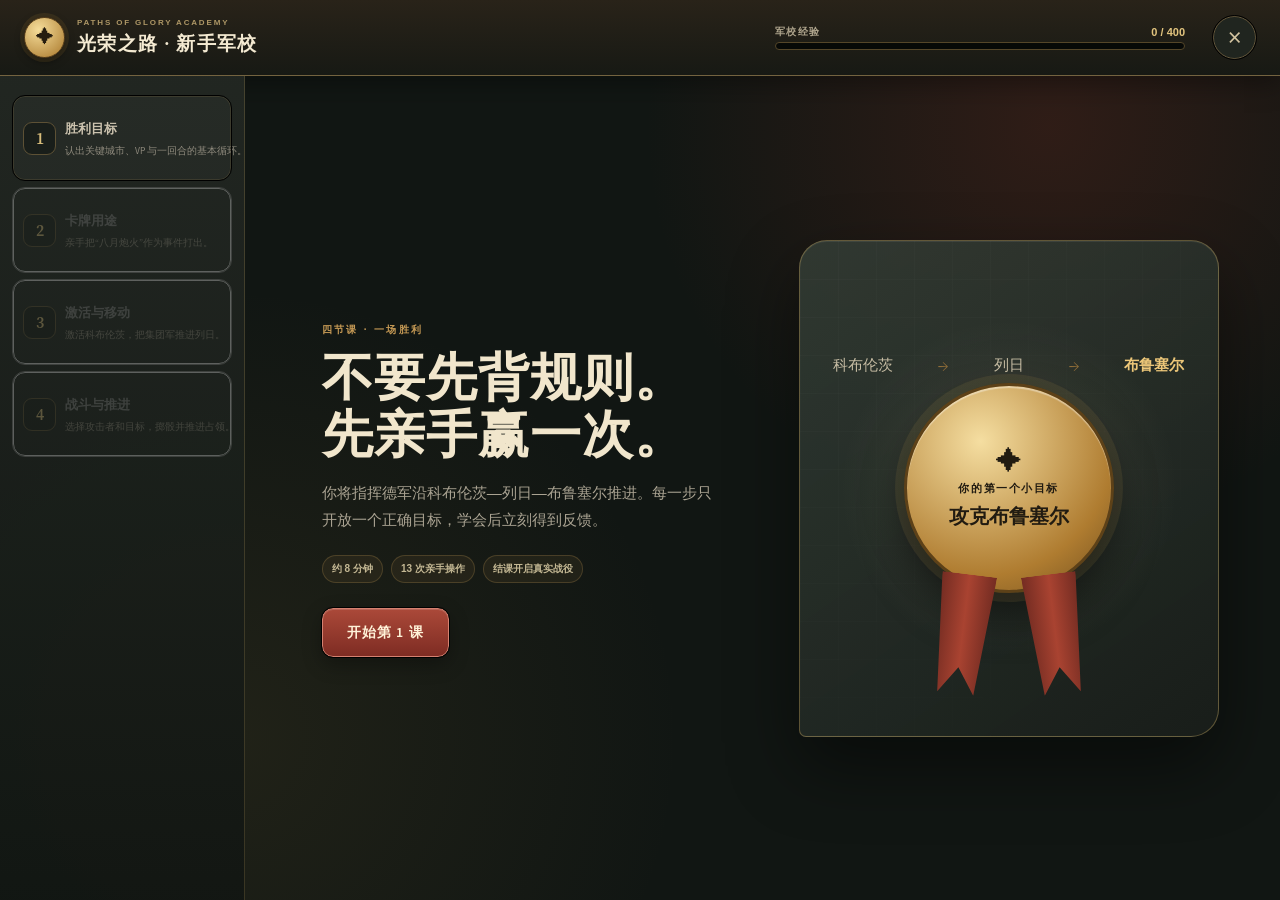
==== commit b040572b: "Add interactive beginner academy" ====
--- a/play.html
+++ b/play.html
@@ -23,7 +23,8 @@
 	<link rel="stylesheet" href="images.css">
 	<link rel="stylesheet" href="colors.css">
 	<link rel="stylesheet" href="hq.css?v=20260809.8">
-	<link rel="stylesheet" href="mobile.css?v=20260809.8">
+	<link rel="stylesheet" href="mobile.css?v=20260809.9">
+	<link rel="stylesheet" href="academy.css?v=20260809.2">
 	<script defer src="local.js?v=20260809.8"></script>
 	<script defer src="common/client.js"></script>
 	<script defer src="data.js"></script>
@@ -35,8 +36,9 @@
 	<script defer src="play.js?v=20260809.8"></script>
 	<script defer src="zh.js"></script>
 	<script defer src="cards-zh.js"></script>
-	<script defer src="mobile.js?v=20260809.8"></script>
-	<script defer src="advisor.js?v=20260809.8"></script>
+	<script defer src="mobile.js?v=20260809.9"></script>
+	<script defer src="academy.js?v=20260809.2"></script>
+	<script defer src="advisor.js?v=20260809.9"></script>
 </head>
 <body class="bevel">
 
--- a/mobile.css
+++ b/mobile.css
@@ -738,6 +738,128 @@
 	padding: 13px;
 }
 
+#hq_advisor_host #hq_advisor .adv_coach {
+	grid-column: 1 / -1;
+	overflow: hidden;
+	background: linear-gradient(135deg, rgba(143,52,40,0.26), rgba(205,169,84,0.07));
+	border: 1px solid rgba(221,181,91,0.32);
+	border-radius: 12px;
+}
+
+#hq_advisor_host #hq_advisor .adv_coach_head {
+	display: flex;
+	align-items: center;
+	justify-content: space-between;
+	min-height: 31px;
+	padding: 0 10px;
+	font-size: 9px;
+	font-weight: 900;
+	letter-spacing: 0.16em;
+	color: #e1bf72;
+	background: rgba(0,0,0,0.18);
+	border-bottom: 1px solid rgba(221,181,91,0.16);
+}
+
+#hq_advisor_host #hq_advisor .adv_coach_toggle {
+	padding: 3px 6px;
+	font-size: 9px;
+	color: #bdb49e;
+	background: transparent;
+	border: 1px solid rgba(221,181,91,0.27);
+	border-radius: 5px;
+}
+
+#hq_advisor_host #hq_advisor .adv_coach_content {
+	display: grid;
+	grid-template-columns: minmax(0, 1fr) minmax(210px, 0.55fr);
+	gap: 4px 15px;
+	padding: 12px;
+}
+
+#hq_advisor_host #hq_advisor .adv_coach_content > small {
+	grid-column: 1;
+	font-size: 8px;
+	font-weight: 900;
+	letter-spacing: 0.15em;
+	color: #bb9270;
+}
+
+#hq_advisor_host #hq_advisor .adv_coach_title {
+	grid-column: 1;
+	display: block;
+	font-family: var(--hq-serif);
+	font-size: 18px;
+	color: #f5e7c9;
+}
+
+#hq_advisor_host #hq_advisor .adv_coach_action {
+	grid-column: 1;
+	margin: 3px 0 0;
+	font-family: var(--hq-sans);
+	font-size: 13px;
+	font-weight: 690;
+	line-height: 1.55;
+	color: #e3d4b7;
+}
+
+#hq_advisor_host #hq_advisor .adv_coach_done {
+	grid-column: 2;
+	grid-row: 1 / 4;
+	align-self: stretch;
+	box-sizing: border-box;
+	padding: 9px 10px;
+	background: rgba(0,0,0,0.17);
+	border-left: 2px solid #748a59;
+	border-radius: 0 8px 8px 0;
+}
+
+#hq_advisor_host #hq_advisor .adv_coach_done span {
+	font-size: 8px;
+	font-weight: 900;
+	letter-spacing: 0.12em;
+	color: #a9bb8f;
+}
+
+#hq_advisor_host #hq_advisor .adv_coach_done p {
+	margin: 5px 0 0;
+	font-family: var(--hq-sans);
+	font-size: 10.5px;
+	line-height: 1.5;
+	color: #aaa998;
+}
+
+#hq_advisor_host #hq_advisor .adv_coach_buttons {
+	grid-column: 1 / -1;
+	display: flex;
+	gap: 8px;
+	margin-top: 8px;
+}
+
+#hq_advisor_host #hq_advisor .adv_coach_buttons button {
+	min-height: 35px;
+	padding: 7px 11px;
+	font-size: 10px;
+	font-weight: 800;
+	color: #e7dcc2;
+	background: #303a32;
+	border: 1px solid #68745e;
+	border-radius: 8px;
+}
+
+#hq_advisor_host #hq_advisor .adv_school {
+	color: #b6ad9b !important;
+	background: transparent !important;
+	border-color: rgba(221,181,91,0.22) !important;
+}
+
+#hq_advisor_host #hq_advisor.coach-off .adv_coach_content {
+	display: none;
+}
+
+#hq_advisor_host #hq_advisor.coach-off .adv_coach_head {
+	border-bottom: 0;
+}
+
 #hq_advisor_host #hq_advisor .adv_hint p {
 	margin-bottom: 0;
 	font-family: var(--hq-sans);
@@ -1388,6 +1510,19 @@
 		grid-template-columns: 1fr;
 	}
 
+	#hq_advisor_host #hq_advisor .adv_coach_content {
+		grid-template-columns: 1fr;
+	}
+
+	#hq_advisor_host #hq_advisor .adv_coach_done {
+		grid-column: 1;
+		grid-row: auto;
+		margin-top: 6px;
+	}
+
+	#hq_advisor_host #hq_advisor .adv_coach_title { font-size: 16px; }
+	#hq_advisor_host #hq_advisor .adv_coach_action { font-size: 11.5px; }
+
 	#hq_action_host #actions {
 		grid-template-columns: 1fr;
 	}
--- a/academy.css
+++ b/academy.css
@@ -0,0 +1,1036 @@
+/* 光荣之路 · 新手军校 */
+
+body.pog-academy-open {
+	overflow: hidden !important;
+}
+
+#pog_academy {
+	position: fixed;
+	z-index: 2200;
+	inset: 0;
+	font-family: var(--hq-sans, system-ui, sans-serif);
+	color: #eee4cf;
+	background:
+		radial-gradient(circle at 82% 14%, rgba(143,49,34,0.24), transparent 31%),
+		radial-gradient(circle at 18% 82%, rgba(127,105,51,0.14), transparent 35%),
+		#111613;
+}
+
+#pog_academy[hidden] { display: none !important; }
+
+/* The game shell intentionally fixes its direct header/main and hides its
+ * direct sidebar. The Academy nests the same semantic elements, so restore
+ * normal grid participation inside this self-contained overlay. */
+body.pog-modern-ui #pog_academy .academy-header {
+	position: static;
+	z-index: auto;
+	inset: auto;
+	height: auto;
+	padding: 0 24px;
+	background: linear-gradient(180deg, #292319, #171914) !important;
+	border-bottom: 1px solid rgba(220,188,117,0.42);
+	box-shadow: 0 8px 24px rgba(0,0,0,0.34);
+}
+
+body.pog-modern-ui #pog_academy .academy-main {
+	position: static !important;
+	z-index: auto;
+	inset: auto;
+	width: auto;
+	height: auto;
+	padding: 0 !important;
+	overflow: hidden;
+	background: none !important;
+}
+
+body.pog-modern-ui #pog_academy .academy-brief {
+	display: flex !important;
+}
+
+.academy-shell {
+	display: grid;
+	grid-template-rows: 76px minmax(0, 1fr);
+	height: 100dvh;
+	overflow: hidden;
+}
+
+.academy-header {
+	display: flex;
+	align-items: center;
+	gap: 28px;
+	box-sizing: border-box;
+	padding: 0 24px;
+	background: linear-gradient(180deg, #292319, #171914);
+	border-bottom: 1px solid rgba(220,188,117,0.42);
+	box-shadow: 0 8px 24px rgba(0,0,0,0.34);
+}
+
+.academy-brand {
+	display: flex;
+	align-items: center;
+	gap: 12px;
+	min-width: 285px;
+}
+
+.academy-brand > span {
+	display: grid;
+	place-items: center;
+	width: 39px;
+	height: 39px;
+	font-size: 18px;
+	color: #261d0f;
+	background: radial-gradient(circle at 35% 30%, #f5dc99, #a9782b);
+	border: 1px solid #5c421d;
+	border-radius: 50%;
+	box-shadow: 0 0 0 4px rgba(185,143,60,0.13), 0 3px 9px #0008;
+}
+
+.academy-brand small,
+.academy-brand b { display: block; }
+
+.academy-brand small {
+	margin-bottom: 3px;
+	font-size: 8px;
+	font-weight: 850;
+	letter-spacing: 0.23em;
+	color: #ae9766;
+}
+
+.academy-brand b {
+	font-family: var(--hq-serif, serif);
+	font-size: 19px;
+	letter-spacing: 0.07em;
+	color: #f4ead2;
+}
+
+.academy-xp {
+	display: grid;
+	grid-template-columns: auto auto;
+	align-items: center;
+	gap: 3px 10px;
+	width: min(410px, 38vw);
+	margin-left: auto;
+}
+
+.academy-xp span {
+	font-size: 10px;
+	font-weight: 800;
+	letter-spacing: 0.13em;
+	color: #afa58d;
+}
+
+.academy-xp b {
+	justify-self: end;
+	font-size: 11px;
+	color: #e2c47e;
+}
+
+.academy-xp i {
+	grid-column: 1 / -1;
+	display: block;
+	height: 6px;
+	overflow: hidden;
+	background: #070907;
+	border: 1px solid #554629;
+	border-radius: 99px;
+}
+
+.academy-xp u {
+	display: block;
+	width: 0;
+	height: 100%;
+	background: linear-gradient(90deg, #9c3528, #e1c06f);
+	box-shadow: 0 0 12px rgba(225,192,111,0.55);
+	transition: width 420ms ease;
+}
+
+#academy_close {
+	flex: 0 0 auto;
+	width: 43px;
+	height: 43px;
+	font-size: 27px;
+	line-height: 1;
+	color: #d2c39f;
+	background: #20251f;
+	border: 1px solid #65583c;
+	border-radius: 50%;
+}
+
+.academy-layout {
+	min-height: 0;
+	display: grid;
+	grid-template-columns: 245px minmax(0, 1fr);
+}
+
+.academy-lessons {
+	display: flex;
+	flex-direction: column;
+	gap: 8px;
+	box-sizing: border-box;
+	padding: 20px 13px;
+	overflow-y: auto;
+	background: linear-gradient(180deg, rgba(34,39,34,0.98), rgba(18,22,19,0.98));
+	border-right: 1px solid rgba(214,178,99,0.2);
+}
+
+.academy-lesson {
+	position: relative;
+	min-height: 84px;
+	display: grid;
+	grid-template-columns: 33px minmax(0, 1fr) 18px;
+	align-items: center;
+	gap: 9px;
+	box-sizing: border-box;
+	padding: 10px 9px;
+	text-align: left;
+	color: #cbc2ae;
+	background: rgba(255,255,255,0.025);
+	border: 1px solid rgba(214,178,99,0.13);
+	border-radius: 12px;
+}
+
+.academy-lesson:hover:not(:disabled),
+.academy-lesson.current {
+	color: #fff4da;
+	background: linear-gradient(135deg, rgba(144,52,38,0.38), rgba(146,118,57,0.12));
+	border-color: rgba(222,184,98,0.5);
+}
+
+.academy-lesson:disabled {
+	opacity: 0.34;
+}
+
+.academy-lesson-number {
+	display: grid;
+	place-items: center;
+	width: 31px;
+	height: 31px;
+	font-family: var(--hq-serif, serif);
+	font-weight: 900;
+	color: #d8bd7b;
+	background: #191e1a;
+	border: 1px solid #5d5135;
+	border-radius: 9px;
+}
+
+.academy-lesson b,
+.academy-lesson small { display: block; }
+
+.academy-lesson b {
+	margin-bottom: 4px;
+	font-size: 13px;
+}
+
+.academy-lesson small {
+	font-size: 9.5px;
+	line-height: 1.45;
+	color: #8f8a7d;
+}
+
+.academy-lesson i {
+	font-size: 14px;
+	font-style: normal;
+	color: transparent;
+}
+
+.academy-lesson.completed i { color: #e2c274; }
+.academy-lesson.completed .academy-lesson-number { color: #f4e6bd; background: #52613f; }
+
+.academy-main {
+	min-width: 0;
+	min-height: 0;
+	overflow: hidden;
+}
+
+.academy-home {
+	height: 100%;
+	display: grid;
+	grid-template-columns: minmax(400px, 0.9fr) minmax(420px, 1.1fr);
+	align-items: center;
+	gap: 6vw;
+	box-sizing: border-box;
+	padding: clamp(32px, 6vw, 88px);
+}
+
+.academy-home-copy > small {
+	font-size: 10px;
+	font-weight: 900;
+	letter-spacing: 0.23em;
+	color: #c69a55;
+}
+
+.academy-home h1 {
+	margin: 12px 0 16px;
+	font-family: var(--hq-serif, serif);
+	font-size: clamp(36px, 4vw, 62px);
+	line-height: 1.12;
+	letter-spacing: 0.02em;
+	color: #f1e6cc;
+}
+
+.academy-home p {
+	max-width: 610px;
+	margin: 0;
+	font-size: 15px;
+	line-height: 1.8;
+	color: #aaa392;
+}
+
+.academy-promise {
+	display: flex;
+	flex-wrap: wrap;
+	gap: 8px;
+	margin: 22px 0 25px;
+}
+
+.academy-promise span {
+	padding: 6px 9px;
+	font-size: 10px;
+	font-weight: 760;
+	color: #c4b894;
+	background: rgba(198,154,85,0.08);
+	border: 1px solid rgba(198,154,85,0.24);
+	border-radius: 99px;
+}
+
+#academy_start,
+#academy_next,
+#academy_real_game {
+	min-height: 49px;
+	padding: 10px 24px;
+	font-size: 14px;
+	font-weight: 900;
+	letter-spacing: 0.08em;
+	color: #fff2d8;
+	background: linear-gradient(180deg, #ab4939, #7e2c23);
+	border: 1px solid #d58170;
+	border-radius: 11px;
+	box-shadow: 0 7px 20px rgba(0,0,0,0.32), inset 0 1px 0 rgba(255,255,255,0.15);
+}
+
+#academy_reset,
+#academy_stay {
+	min-height: 43px;
+	margin-left: 8px;
+	padding: 8px 14px;
+	font-size: 11px;
+	color: #9d9789;
+	background: transparent;
+	border: 0;
+	text-decoration: underline;
+}
+
+.academy-home-map {
+	position: relative;
+	min-height: min(55vh, 520px);
+	display: grid;
+	place-items: center;
+	overflow: hidden;
+	background:
+		radial-gradient(circle at 50% 50%, rgba(228,208,158,0.12), transparent 52%),
+		linear-gradient(145deg, rgba(54,65,57,0.8), rgba(25,30,26,0.94));
+	border: 1px solid rgba(215,180,102,0.36);
+	border-radius: 28px 28px 28px 7px;
+	box-shadow: 0 30px 70px #0007, inset 0 1px 0 rgba(255,255,255,0.06);
+}
+
+.academy-home-map::before {
+	content: "";
+	position: absolute;
+	inset: 0;
+	background-image:
+		linear-gradient(rgba(255,255,255,0.018) 1px, transparent 1px),
+		linear-gradient(90deg, rgba(255,255,255,0.018) 1px, transparent 1px);
+	background-size: 38px 38px;
+	mask-image: linear-gradient(135deg, #000, transparent);
+}
+
+.academy-home-route {
+	position: absolute;
+	top: 23%;
+	left: 8%;
+	right: 8%;
+	display: flex;
+	align-items: center;
+	justify-content: space-between;
+	font-family: var(--hq-serif, serif);
+	font-size: clamp(12px, 1.2vw, 18px);
+	color: #c7bda4;
+}
+
+.academy-home-route i { color: #8f6d38; font-style: normal; }
+.academy-home-route strong { color: #edc779; }
+
+.academy-medal {
+	position: relative;
+	z-index: 1;
+	display: flex;
+	flex-direction: column;
+	align-items: center;
+	justify-content: center;
+	width: 210px;
+	height: 210px;
+	box-sizing: border-box;
+	padding: 34px;
+	color: #211b11;
+	background: radial-gradient(circle at 36% 27%, #f5dea1, #af7c30 68%, #72501f);
+	border: 3px solid #5d4118;
+	border-radius: 50%;
+	box-shadow: 0 0 0 9px rgba(205,163,76,0.1), 0 24px 40px #0008, inset 0 2px 1px #fff6;
+}
+
+.academy-medal::before,
+.academy-medal::after {
+	content: "";
+	position: absolute;
+	top: 92%;
+	width: 55px;
+	height: 120px;
+	background: linear-gradient(90deg, #742c22, #a94331, #742c22);
+	clip-path: polygon(0 0, 100% 0, 83% 100%, 50% 78%, 17% 100%);
+	z-index: -1;
+}
+
+.academy-medal::before { left: 28px; rotate: 7deg; }
+.academy-medal::after { right: 28px; rotate: -7deg; }
+.academy-medal > i { margin-bottom: 7px; font-size: 26px; line-height: 1; font-style: normal; }
+.academy-medal > b, .academy-medal > span { display: block; text-align: center; }
+.academy-medal > b { font-size: 11px; line-height: 1.45; letter-spacing: 0.14em; }
+.academy-medal > span { margin-top: 7px; font-family: var(--hq-serif, serif); font-size: 20px; line-height: 1.2; font-weight: 900; }
+
+.academy-field {
+	height: 100%;
+	display: grid;
+	grid-template-columns: minmax(0, 1fr) minmax(290px, 350px);
+	gap: 16px;
+	box-sizing: border-box;
+	padding: 16px;
+}
+
+.academy-stage,
+.academy-brief {
+	min-width: 0;
+	min-height: 0;
+	box-sizing: border-box;
+	background: linear-gradient(150deg, rgba(38,45,39,0.96), rgba(18,22,19,0.98));
+	border: 1px solid rgba(217,184,108,0.27);
+	border-radius: 17px;
+	box-shadow: 0 18px 45px rgba(0,0,0,0.28), inset 0 1px 0 rgba(255,255,255,0.04);
+}
+
+.academy-stage {
+	display: flex;
+	flex-direction: column;
+	overflow: hidden;
+}
+
+.academy-stage-head {
+	min-height: 58px;
+	display: flex;
+	align-items: baseline;
+	gap: 10px;
+	box-sizing: border-box;
+	padding: 13px 17px;
+	background: rgba(0,0,0,0.16);
+	border-bottom: 1px solid rgba(217,184,108,0.16);
+}
+
+.academy-stage-head span {
+	padding: 4px 7px;
+	font-size: 9px;
+	font-weight: 900;
+	color: #2b2214;
+	background: #d5b66e;
+	border-radius: 5px;
+}
+
+.academy-stage-head b {
+	font-family: var(--hq-serif, serif);
+	font-size: 17px;
+	color: #f3e8ce;
+}
+
+.academy-stage-head small {
+	margin-left: auto;
+	font-size: 10px;
+	color: #908b7e;
+}
+
+.academy-board {
+	position: relative;
+	flex: 1 1 310px;
+	min-height: 270px;
+	overflow: hidden;
+	background:
+		radial-gradient(ellipse at 48% 48%, rgba(243,228,186,0.23), transparent 31%),
+		linear-gradient(125deg, #3e5148, #6d7159 44%, #4e604e 70%, #28372f);
+}
+
+.academy-board::before {
+	content: "";
+	position: absolute;
+	inset: 0;
+	opacity: 0.3;
+	background:
+		repeating-linear-gradient(17deg, transparent 0 31px, rgba(15,24,17,0.16) 32px 33px),
+		repeating-linear-gradient(103deg, transparent 0 46px, rgba(222,204,156,0.09) 47px 48px);
+}
+
+.academy-front-label {
+	position: absolute;
+	top: 12px;
+	left: 15px;
+	font-size: 8px;
+	font-weight: 900;
+	letter-spacing: 0.19em;
+	color: rgba(245,230,196,0.65);
+}
+
+.academy-path {
+	position: absolute;
+	top: 54%;
+	height: 5px;
+	background: repeating-linear-gradient(90deg, #c8ae72 0 10px, transparent 10px 17px);
+	filter: drop-shadow(0 2px 1px #0007);
+}
+
+.path-one { left: 20%; width: 28%; rotate: -5deg; }
+.path-two { left: 54%; width: 25%; rotate: 6deg; }
+
+.academy-city {
+	position: absolute;
+	top: 40%;
+	width: 112px;
+	min-height: 94px;
+	display: flex;
+	flex-direction: column;
+	align-items: center;
+	justify-content: center;
+	box-sizing: border-box;
+	padding: 10px 8px;
+	color: #2c261c;
+	background: linear-gradient(160deg, #f1e7cc, #ccb987);
+	border: 2px solid #675835;
+	border-radius: 50% 50% 45% 45% / 42% 42% 58% 58%;
+	box-shadow: 0 8px 20px #0007, inset 0 1px 0 #fff8;
+	transform: translate(-50%, -50%);
+}
+
+.academy-city[data-city=koblenz] { left: 18%; }
+.academy-city[data-city=liege] { left: 51%; top: 52%; }
+.academy-city[data-city=brussels] { left: 83%; top: 39%; }
+
+.academy-city small,
+.academy-city b,
+.academy-city span { display: block; }
+
+.academy-city small { font-size: 8px; font-weight: 800; color: #7f6941; }
+.academy-city b { margin: 3px 0 1px; font-family: var(--hq-serif, serif); font-size: 17px; }
+.academy-city span { font-size: 7px; font-weight: 800; letter-spacing: 0.12em; opacity: 0.55; }
+.academy-city > i { margin-top: 5px; padding: 2px 5px; font-size: 8px; font-style: normal; color: #fff0d3; background: #802f23; border-radius: 4px; }
+
+.academy-city.enemy { border-color: #8f3529; }
+.academy-city.friendly { border-color: #365b7a; }
+.academy-city.contested { border-color: #a7883f; }
+.academy-objective-flag { position: absolute; top: -22px; right: 7px; font-size: 31px !important; color: #e9c771; background: transparent !important; }
+.academy-board.objective-seen .academy-city[data-city=brussels] { box-shadow: 0 0 0 5px rgba(233,199,113,0.17), 0 8px 20px #0007; }
+.academy-board.fort-destroyed #academy_fort { display: none; }
+.academy-board.fort-destroyed .academy-city[data-city=liege]::after { content: "要塞已毁"; margin-top: 4px; font-size: 8px; font-weight: 900; color: #8b2f24; }
+
+.academy-armies {
+	position: absolute;
+	z-index: 4;
+	display: flex;
+	gap: 4px;
+	align-items: center;
+	transition: left 720ms cubic-bezier(.2,.8,.2,1), top 720ms cubic-bezier(.2,.8,.2,1);
+}
+
+.academy-armies.at-koblenz { left: 11%; top: 65%; }
+.academy-armies.at-liege { left: 43%; top: 73%; }
+.academy-armies.at-brussels { left: 75%; top: 64%; }
+
+.academy-armies span,
+.academy-enemy-unit span {
+	display: grid;
+	place-items: center;
+	width: 42px;
+	height: 42px;
+	font-size: 9px;
+	font-weight: 900;
+	color: #17232b;
+	background: linear-gradient(145deg, #c9dce5, #789aad);
+	border: 2px solid #263f50;
+	border-radius: 7px;
+	box-shadow: 0 6px 10px #0007;
+}
+
+.academy-armies b {
+	padding: 4px 6px;
+	font-size: 9px;
+	color: #f4e6c5;
+	background: #1d2723dd;
+	border-radius: 5px;
+}
+
+.academy-enemy-unit {
+	position: absolute;
+	z-index: 4;
+	left: 80%;
+	top: 62%;
+	display: grid;
+	place-items: center;
+	transition: opacity 300ms ease, scale 300ms ease;
+}
+
+.academy-enemy-unit span {
+	color: #3a1813;
+	background: linear-gradient(145deg, #edc0b6, #b96355);
+	border-color: #7d2e24;
+}
+
+.academy-enemy-unit b { margin-top: 3px; font-size: 8px; color: #f5d4ca; }
+.academy-board.enemy-defeated .academy-enemy-unit { opacity: 0; scale: 0.4; }
+.academy-board.victory .academy-city[data-city=brussels] { background: linear-gradient(160deg, #d9e8ee, #91adbc); border-color: #33566c; }
+
+.academy-dice {
+	position: absolute;
+	z-index: 7;
+	left: 66%;
+	top: 16%;
+	width: 66px;
+	height: 66px;
+	display: grid;
+	place-items: center;
+	color: #261f13;
+	background: linear-gradient(145deg, #fff8e6, #d9bd82);
+	border: 2px solid #6c5429;
+	border-radius: 13px;
+	box-shadow: 0 12px 24px #0008;
+	animation: academy-die-in 500ms ease both;
+}
+
+.academy-dice small { position: absolute; top: -17px; font-size: 8px; color: #f5e8c8; }
+.academy-dice b { font-size: 31px; }
+@keyframes academy-die-in { from { opacity: 0; rotate: -160deg; scale: 0.3; } to { opacity: 1; rotate: 0; scale: 1; } }
+
+.academy-flow-card,
+.academy-training-hand,
+.academy-orders,
+.academy-resolve-zone {
+	flex: 0 0 auto;
+}
+
+.academy-flow-card {
+	min-height: 72px;
+	display: flex;
+	flex-direction: column;
+	align-items: flex-start;
+	justify-content: center;
+	box-sizing: border-box;
+	margin: 12px;
+	padding: 10px 15px;
+	text-align: left;
+	color: #e8dcc0;
+	background: linear-gradient(135deg, #313c35, #222923);
+	border: 1px solid #7a6943;
+	border-radius: 11px;
+}
+
+.academy-flow-card span { margin-bottom: 4px; font-size: 9px; font-weight: 900; letter-spacing: 0.14em; color: #c69e56; }
+.academy-flow-card b { font-family: var(--hq-serif, serif); font-size: 15px; }
+
+.academy-training-hand {
+	display: grid;
+	grid-template-columns: 90px minmax(180px, 260px);
+	align-items: center;
+	gap: 11px;
+	min-height: 140px;
+	box-sizing: border-box;
+	padding: 10px 15px;
+	background: rgba(0,0,0,0.14);
+	border-top: 1px solid rgba(217,184,108,0.16);
+}
+
+.academy-training-hand > small { font-size: 9px; font-weight: 900; letter-spacing: 0.15em; color: #8f8a7d; }
+
+#academy_guns_card {
+	position: relative;
+	min-height: 118px;
+	display: grid;
+	grid-template-columns: 33px 1fr;
+	grid-template-rows: auto 1fr auto;
+	gap: 4px 8px;
+	box-sizing: border-box;
+	padding: 9px;
+	text-align: left;
+	color: #2a2019;
+	background: linear-gradient(165deg, #f3e6c8, #ceb27c);
+	border: 2px solid #7f3024;
+	border-radius: 11px;
+	box-shadow: 0 9px 20px #0008;
+}
+
+#academy_guns_card i {
+	grid-row: 1 / 3;
+	display: grid;
+	place-items: center;
+	width: 31px;
+	height: 31px;
+	font-size: 17px;
+	font-weight: 900;
+	font-style: normal;
+	background: #f5d681;
+	border: 1px solid #705521;
+	border-radius: 7px;
+}
+
+#academy_guns_card b { font-family: var(--hq-serif, serif); font-size: 15px; color: #70291e; }
+#academy_guns_card span { font-size: 10px; line-height: 1.45; }
+#academy_guns_card em { grid-column: 1 / -1; font-size: 8px; font-style: normal; color: #6d5b3a; }
+#academy_guns_card.selected { box-shadow: 0 0 0 4px #e2bd66, 0 12px 24px #0008; translate: 0 -4px; }
+
+.academy-orders {
+	display: grid;
+	grid-template-columns: repeat(3, minmax(0, 1fr));
+	gap: 8px;
+	box-sizing: border-box;
+	padding: 11px 13px;
+	background: rgba(0,0,0,0.16);
+	border-top: 1px solid rgba(217,184,108,0.16);
+}
+
+.academy-orders button {
+	min-height: 66px;
+	display: flex;
+	flex-direction: column;
+	align-items: flex-start;
+	justify-content: center;
+	box-sizing: border-box;
+	padding: 9px 11px;
+	text-align: left;
+	color: #eee2c9;
+	background: linear-gradient(145deg, #3c463f, #252c27);
+	border: 1px solid #5d675e;
+	border-radius: 10px;
+}
+
+.academy-orders b { font-size: 14px; }
+.academy-orders span { margin-top: 3px; font-size: 9px; line-height: 1.35; color: #9d9b90; }
+.academy-orders button.selected { background: linear-gradient(145deg, #8f3a2e, #59251f); border-color: #d48572; }
+
+.academy-resolve-zone {
+	display: flex;
+	justify-content: center;
+	min-height: 0;
+}
+
+.academy-resolve-zone button:not([hidden]) {
+	width: calc(100% - 26px);
+	min-height: 50px;
+	margin: 10px 13px;
+	font-size: 13px;
+	font-weight: 900;
+	color: #fff0d5;
+	background: linear-gradient(180deg, #a54435, #792b23);
+	border: 1px solid #d17b67;
+	border-radius: 10px;
+}
+
+.academy-brief {
+	position: relative;
+	display: flex !important;
+	flex-direction: column;
+	box-sizing: border-box;
+	padding: 18px;
+	overflow: hidden;
+}
+
+.academy-brief-progress {
+	display: flex;
+	align-items: center;
+	justify-content: space-between;
+	margin-bottom: 26px;
+}
+
+#academy_microdots { display: flex; gap: 5px; }
+#academy_microdots i { display: block; width: 19px; height: 5px; background: #333a34; border-radius: 99px; }
+#academy_microdots i.current { background: #d3ad61; box-shadow: 0 0 10px #d3ad6177; }
+#academy_microdots i.done { background: #6e8257; }
+#academy_reward { font-size: 9px; color: #b59e6c; }
+
+.academy-brief > small {
+	font-size: 9px;
+	font-weight: 900;
+	letter-spacing: 0.18em;
+	color: #c69a55;
+}
+
+.academy-brief > h2 {
+	margin: 7px 0 10px;
+	font-family: var(--hq-serif, serif);
+	font-size: 23px;
+	line-height: 1.25;
+	color: #f4e8cd;
+}
+
+#academy_do {
+	margin: 0;
+	padding: 12px;
+	font-size: 14px;
+	font-weight: 770;
+	line-height: 1.6;
+	color: #f0dfbb;
+	background: linear-gradient(135deg, rgba(156,55,42,0.25), rgba(181,148,74,0.08));
+	border-left: 3px solid #ca604e;
+	border-radius: 0 9px 9px 0;
+}
+
+.academy-why {
+	margin-top: 14px;
+	padding: 12px;
+	background: rgba(255,255,255,0.025);
+	border: 1px solid rgba(217,184,108,0.13);
+	border-radius: 10px;
+}
+
+.academy-why b { font-size: 10px; letter-spacing: 0.1em; color: #bda466; }
+.academy-why p { margin: 5px 0 0; font-size: 11.5px; line-height: 1.62; color: #a9a393; }
+
+#academy_hint {
+	min-height: 42px;
+	margin-top: auto;
+	font-size: 11px;
+	font-weight: 800;
+	color: #d4c7a8;
+	background: #292f2a;
+	border: 1px solid #5a614f;
+	border-radius: 9px;
+}
+
+.academy-feedback {
+	min-height: 38px;
+	box-sizing: border-box;
+	margin-top: 9px;
+	padding: 9px 10px;
+	font-size: 10.5px;
+	line-height: 1.45;
+	opacity: 0;
+	translate: 0 5px;
+	transition: opacity 180ms ease, translate 180ms ease;
+}
+
+.academy-feedback.good,
+.academy-feedback.bad { opacity: 1; translate: none; }
+.academy-feedback.good { color: #ddecbe; background: rgba(92,122,62,0.2); border: 1px solid rgba(124,159,87,0.36); border-radius: 8px; }
+.academy-feedback.bad { color: #f0c9bf; background: rgba(148,54,42,0.2); border: 1px solid rgba(201,92,77,0.4); border-radius: 8px; }
+
+.academy-complete:not([hidden]) {
+	position: absolute;
+	z-index: 8;
+	inset: 0;
+	display: flex;
+	flex-direction: column;
+	align-items: center;
+	justify-content: center;
+	box-sizing: border-box;
+	padding: 23px;
+	text-align: center;
+	background:
+		radial-gradient(circle at 50% 20%, rgba(219,179,90,0.2), transparent 31%),
+		linear-gradient(155deg, #31382f, #161b18);
+	border-radius: 16px;
+	animation: academy-complete-in 420ms ease both;
+}
+
+@keyframes academy-complete-in { from { opacity: 0; scale: 0.96; } to { opacity: 1; scale: 1; } }
+
+.academy-reward-icon {
+	display: grid;
+	place-items: center;
+	width: 68px;
+	height: 68px;
+	margin-bottom: 13px;
+	font-size: 26px;
+	color: #2b2111;
+	background: radial-gradient(circle at 35% 28%, #f1d690, #a9772b);
+	border: 2px solid #6b4a1b;
+	border-radius: 50%;
+	box-shadow: 0 0 0 7px rgba(219,179,90,0.1), 0 14px 25px #0007;
+}
+
+.academy-reward-icon.victory { font-size: 31px; }
+.academy-complete small { font-size: 9px; font-weight: 900; letter-spacing: 0.17em; color: #c49e5d; }
+.academy-complete h2 { margin: 7px 0 9px; font-family: var(--hq-serif, serif); font-size: 24px; color: #f4e8ce; }
+.academy-complete p { max-width: 310px; margin: 0 0 16px; font-size: 11.5px; line-height: 1.65; color: #ada594; }
+.academy-complete ul { display: grid; gap: 6px; width: 100%; margin: 0 0 17px; padding: 0; list-style: none; }
+.academy-complete li { padding: 6px 8px; font-size: 10px; color: #d8cab0; background: rgba(255,255,255,0.035); border-radius: 7px; }
+.academy-complete #academy_real_game { width: 100%; }
+.academy-complete #academy_stay { margin: 7px 0 0; }
+
+.academy-target {
+	position: relative;
+	z-index: 6 !important;
+	animation: academy-target 1.05s ease-in-out infinite !important;
+}
+
+@keyframes academy-target {
+	0%, 100% { box-shadow: 0 0 0 2px #edcc7a, 0 0 0 6px rgba(237,204,122,0.12), 0 8px 20px #0007; }
+	50% { box-shadow: 0 0 0 4px #ffe5a1, 0 0 0 13px rgba(237,204,122,0.22), 0 8px 24px #0008; }
+}
+
+.academy-point { animation: academy-point 720ms ease 3 !important; }
+@keyframes academy-point { 0%,100% { scale: 1; } 50% { scale: 1.09; filter: brightness(1.25); } }
+
+.academy-shake .academy-brief { animation: academy-shake 260ms ease; }
+@keyframes academy-shake { 0%,100% { translate: 0; } 30% { translate: -5px 0; } 70% { translate: 5px 0; } }
+
+@media (max-width: 1050px) {
+	.academy-layout { grid-template-columns: 190px minmax(0, 1fr); }
+	.academy-lessons { padding-inline: 9px; }
+	.academy-lesson { grid-template-columns: 29px minmax(0,1fr) 13px; gap: 6px; }
+	.academy-lesson-number { width: 27px; height: 27px; }
+	.academy-field { grid-template-columns: minmax(0,1fr) 290px; gap: 10px; padding: 10px; }
+	.academy-brief { padding: 14px; }
+	.academy-brief > h2 { font-size: 20px; }
+	#academy_do { font-size: 12.5px; }
+	.academy-why p { font-size: 10.5px; }
+}
+
+@media (max-width: 800px) {
+	.academy-shell { grid-template-rows: 61px 52px minmax(0, 1fr); }
+	body.pog-modern-ui #pog_academy .academy-header { grid-row: 1; padding: 0 10px; gap: 8px; }
+	.academy-brand { min-width: 0; flex: 1 1 auto; gap: 7px; }
+	.academy-brand > span { width: 31px; height: 31px; font-size: 14px; }
+	.academy-brand small { display: none; }
+	.academy-brand b { font-size: 14px; letter-spacing: 0.02em; }
+	.academy-xp { width: 112px; margin-left: 0; }
+	.academy-xp span { font-size: 8px; }
+	.academy-xp b { font-size: 8px; }
+	#academy_close { width: 34px; height: 34px; font-size: 22px; }
+
+	.academy-layout { display: contents; }
+	.academy-lessons {
+		grid-row: 2;
+		flex-direction: row;
+		gap: 5px;
+		padding: 5px 7px;
+		overflow: hidden;
+		border-right: 0;
+		border-bottom: 1px solid rgba(214,178,99,0.2);
+	}
+	.academy-lesson {
+		flex: 1 1 0;
+		min-width: 0;
+		min-height: 40px;
+		grid-template-columns: 24px minmax(0,1fr);
+		gap: 4px;
+		padding: 4px;
+		border-radius: 8px;
+	}
+	.academy-lesson-number { width: 22px; height: 22px; font-size: 10px; border-radius: 6px; }
+	.academy-lesson b { margin: 0; overflow: hidden; font-size: 9px; text-overflow: ellipsis; white-space: nowrap; }
+	.academy-lesson small,
+	.academy-lesson i { display: none; }
+
+	body.pog-modern-ui #pog_academy .academy-main { grid-row: 3; overflow-y: auto; }
+	.academy-home {
+		min-height: 100%;
+		grid-template-columns: 1fr;
+		align-content: start;
+		gap: 18px;
+		padding: 24px 17px 40px;
+		overflow-y: auto;
+	}
+	.academy-home h1 { margin: 8px 0 11px; font-size: 34px; }
+	.academy-home p { font-size: 12.5px; line-height: 1.65; }
+	.academy-promise { margin: 15px 0 18px; }
+	#academy_start { width: 100%; }
+	#academy_reset { display: block; width: 100%; margin: 7px 0 0; }
+	.academy-home-map { min-height: 310px; }
+	.academy-medal { width: 145px; height: 145px; padding: 22px; }
+	.academy-medal::before, .academy-medal::after { width: 40px; height: 85px; }
+	.academy-medal::before { left: 19px; } .academy-medal::after { right: 19px; }
+	.academy-medal > i { margin-bottom: 4px; font-size: 20px; }
+	.academy-medal > b { font-size: 9px; }
+	.academy-medal > span { font-size: 14px; }
+
+	.academy-field {
+		height: auto;
+		min-height: 100%;
+		display: flex;
+		flex-direction: column;
+		gap: 8px;
+		padding: 7px;
+		overflow: visible;
+	}
+	.academy-brief {
+		order: -1;
+		flex: 0 0 auto;
+		min-height: 196px;
+		padding: 11px 12px;
+		border-radius: 12px;
+	}
+	.academy-brief-progress { margin-bottom: 9px; }
+	.academy-brief > h2 { margin: 3px 0 6px; font-size: 17px; }
+	#academy_do { padding: 8px 9px; font-size: 11.5px; line-height: 1.45; }
+	.academy-why { margin-top: 7px; padding: 7px 9px; }
+	.academy-why p { margin-top: 3px; font-size: 9.5px; line-height: 1.45; }
+	#academy_hint { min-height: 34px; margin-top: 8px; font-size: 9.5px; }
+	.academy-feedback { min-height: 0; margin-top: 4px; padding: 6px 8px; }
+
+	.academy-stage { flex: 0 0 auto; min-height: 480px; border-radius: 12px; }
+	.academy-stage-head { min-height: 44px; padding: 8px 10px; }
+	.academy-stage-head b { font-size: 14px; }
+	.academy-board { flex-basis: 235px; min-height: 235px; }
+	.academy-city { width: 82px; min-height: 72px; padding: 7px 5px; }
+	.academy-city small { font-size: 6.5px; }
+	.academy-city b { font-size: 13px; }
+	.academy-city span { font-size: 5.8px; }
+	.academy-city > i { font-size: 6.5px; }
+	.academy-armies span, .academy-enemy-unit span { width: 31px; height: 31px; font-size: 7px; }
+	.academy-armies.at-koblenz { left: 7%; top: 66%; }
+	.academy-armies.at-liege { left: 38%; top: 74%; }
+	.academy-armies.at-brussels { left: 70%; top: 66%; }
+	.academy-enemy-unit { left: 78%; top: 65%; }
+	.academy-dice { left: 64%; width: 49px; height: 49px; }
+
+	.academy-flow-card { min-height: 62px; margin: 7px; padding: 8px 10px; }
+	.academy-flow-card b { font-size: 11px; }
+	.academy-training-hand { grid-template-columns: 58px minmax(0, 1fr); min-height: 125px; padding: 7px; }
+	#academy_guns_card { min-height: 108px; }
+	.academy-orders { padding: 7px; }
+	.academy-orders button { min-height: 56px; padding: 7px; }
+	.academy-orders b { font-size: 12px; }
+	.academy-orders span { font-size: 7.5px; }
+	.academy-resolve-zone button:not([hidden]) { min-height: 43px; margin: 7px; }
+
+	.academy-complete:not([hidden]) { padding: 15px; }
+	.academy-reward-icon { width: 52px; height: 52px; margin-bottom: 9px; font-size: 20px; }
+	.academy-complete h2 { font-size: 20px; }
+	.academy-complete p { margin-bottom: 10px; font-size: 10px; }
+}
+
+@media (max-height: 680px) and (min-width: 801px) {
+	.academy-shell { grid-template-rows: 64px minmax(0, 1fr); }
+	.academy-header { padding-inline: 17px; }
+	.academy-field { padding: 9px; }
+	.academy-stage-head { min-height: 48px; padding-block: 9px; }
+	.academy-board { min-height: 215px; }
+	.academy-brief-progress { margin-bottom: 11px; }
+	.academy-brief > h2 { margin-block: 4px 7px; font-size: 19px; }
+	#academy_do { padding: 9px; font-size: 12px; }
+	.academy-why { margin-top: 8px; padding: 9px; }
+	.academy-why p { font-size: 10px; }
+}
+
+@media (prefers-reduced-motion: reduce) {
+	.academy-target,
+	.academy-point,
+	.academy-armies,
+	.academy-dice,
+	.academy-complete:not([hidden]) {
+		animation: none !important;
+		transition: none !important;
+	}
+}
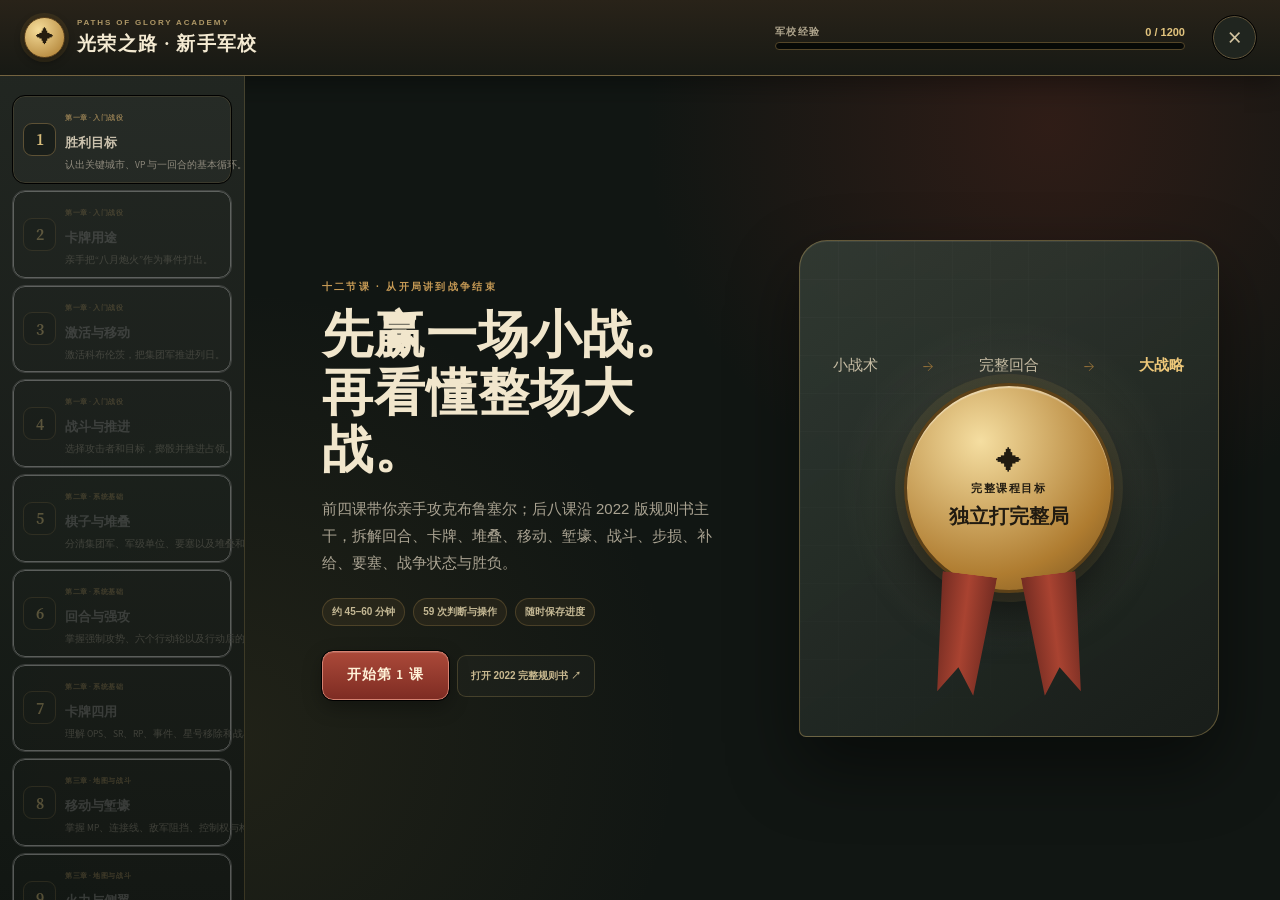
==== commit 2b4517b5: "Expand academy to full rules course" ====
--- a/play.html
+++ b/play.html
@@ -23,8 +23,8 @@
 	<link rel="stylesheet" href="images.css">
 	<link rel="stylesheet" href="colors.css">
 	<link rel="stylesheet" href="hq.css?v=20260809.8">
-	<link rel="stylesheet" href="mobile.css?v=20260809.9">
-	<link rel="stylesheet" href="academy.css?v=20260809.2">
+	<link rel="stylesheet" href="mobile.css?v=20260809.10">
+	<link rel="stylesheet" href="academy.css?v=20260809.3">
 	<script defer src="local.js?v=20260809.8"></script>
 	<script defer src="common/client.js"></script>
 	<script defer src="data.js"></script>
@@ -36,8 +36,8 @@
 	<script defer src="play.js?v=20260809.8"></script>
 	<script defer src="zh.js"></script>
 	<script defer src="cards-zh.js"></script>
-	<script defer src="mobile.js?v=20260809.9"></script>
-	<script defer src="academy.js?v=20260809.2"></script>
+	<script defer src="mobile.js?v=20260809.10"></script>
+	<script defer src="academy.js?v=20260809.3"></script>
 	<script defer src="advisor.js?v=20260809.9"></script>
 </head>
 <body class="bevel">
--- a/academy.css
+++ b/academy.css
@@ -225,6 +225,16 @@
 	font-size: 9.5px;
 	line-height: 1.45;
 	color: #8f8a7d;
+}
+
+.academy-lesson em {
+	display: block;
+	margin-bottom: 3px;
+	font-size: 7px;
+	font-style: normal;
+	font-weight: 850;
+	letter-spacing: 0.08em;
+	color: #927c51;
 }
 
 .academy-lesson i {
@@ -320,6 +330,23 @@
 	text-decoration: underline;
 }
 
+.academy_manual {
+	display: inline-flex;
+	align-items: center;
+	justify-content: center;
+	min-height: 42px;
+	box-sizing: border-box;
+	margin-left: 8px;
+	padding: 10px 13px;
+	font-size: 10px;
+	font-weight: 800;
+	text-decoration: none;
+	color: #c9b990;
+	background: rgba(255,255,255,0.025);
+	border: 1px solid rgba(213,181,105,0.22);
+	border-radius: 9px;
+}
+
 .academy-home-map {
 	position: relative;
 	min-height: min(55vh, 520px);
@@ -736,6 +763,158 @@
 	border: 1px solid #d17b67;
 	border-radius: 10px;
 }
+
+.academy-rule-lab {
+	flex: 1 1 auto;
+	min-height: 0;
+	display: grid;
+	grid-template-rows: auto minmax(80px, auto) minmax(150px, 1fr) auto;
+	gap: 12px;
+	box-sizing: border-box;
+	padding: 18px;
+	overflow-y: auto;
+	background:
+		radial-gradient(circle at 85% 10%, rgba(166,67,49,0.18), transparent 28%),
+		linear-gradient(155deg, #303a32, #1b211d 65%);
+}
+
+#academy_rule_lab[hidden] { display: none !important; }
+
+.academy-rule-head {
+	display: flex;
+	align-items: center;
+	justify-content: space-between;
+	gap: 12px;
+	padding-bottom: 10px;
+	border-bottom: 1px solid rgba(217,184,108,0.18);
+}
+
+.academy-rule-head small {
+	font-size: 9px;
+	font-weight: 900;
+	letter-spacing: 0.14em;
+	color: #bb9755;
+}
+
+.academy-rule-head b {
+	font-size: 9px;
+	color: #aca38d;
+	background: rgba(0,0,0,0.2);
+	border: 1px solid rgba(217,184,108,0.18);
+	border-radius: 99px;
+	padding: 5px 8px;
+}
+
+.academy-rule-track {
+	display: grid;
+	grid-template-columns: repeat(3, minmax(0, 1fr));
+	gap: 6px;
+}
+
+.academy-rule-track > span {
+	display: grid;
+	grid-template-columns: 22px minmax(0, 1fr);
+	align-items: center;
+	gap: 6px;
+	min-height: 36px;
+	box-sizing: border-box;
+	padding: 5px 7px;
+	color: #777d75;
+	background: rgba(0,0,0,0.12);
+	border: 1px solid rgba(255,255,255,0.04);
+	border-radius: 7px;
+}
+
+.academy-rule-track i {
+	display: grid;
+	place-items: center;
+	width: 20px;
+	height: 20px;
+	font-size: 8px;
+	font-style: normal;
+	background: #171c18;
+	border-radius: 5px;
+}
+
+.academy-rule-track b {
+	overflow: hidden;
+	font-size: 8px;
+	font-weight: 760;
+	text-overflow: ellipsis;
+	white-space: nowrap;
+}
+
+.academy-rule-track > span.done { color: #9ead88; border-color: rgba(126,153,92,0.22); }
+.academy-rule-track > span.done i { color: #e6f2d0; background: #53663e; }
+.academy-rule-track > span.current { color: #f0dfbd; background: rgba(160,62,46,0.24); border-color: rgba(213,128,103,0.4); }
+.academy-rule-track > span.current i { color: #2d2112; background: #dbb965; }
+
+.academy-rule-choices {
+	display: grid;
+	grid-template-columns: repeat(3, minmax(0, 1fr));
+	align-items: stretch;
+	gap: 10px;
+}
+
+.academy-rule-choices button {
+	min-height: 112px;
+	min-width: 0;
+	display: flex;
+	flex-direction: column;
+	align-items: flex-start;
+	justify-content: center;
+	box-sizing: border-box;
+	padding: 14px;
+	text-align: left;
+	white-space: normal;
+	color: #e9ddc3;
+	background: linear-gradient(145deg, #3a443c, #262d28);
+	border: 1px solid #59635a;
+	border-radius: 11px;
+	overflow: hidden;
+	transition: translate 150ms ease, border-color 150ms ease, filter 150ms ease;
+}
+
+.academy-rule-choices button:hover {
+	translate: 0 -2px;
+	filter: brightness(1.08);
+	border-color: #b49355;
+}
+
+.academy-rule-choices b {
+	width: 100%;
+	font-family: var(--hq-serif, serif);
+	font-size: clamp(12px, 1.2vw, 16px);
+	line-height: 1.35;
+	overflow-wrap: anywhere;
+	word-break: break-word;
+	white-space: normal;
+	color: #f3e5c8;
+}
+
+.academy-rule-choices span {
+	width: 100%;
+	margin-top: 8px;
+	font-size: 10px;
+	line-height: 1.5;
+	overflow-wrap: anywhere;
+	white-space: normal;
+	color: #aaa99c;
+}
+
+.academy-rule-note {
+	display: grid;
+	grid-template-columns: auto minmax(0, 1fr);
+	align-items: center;
+	gap: 10px;
+	padding: 10px 12px;
+	background: rgba(201,164,81,0.07);
+	border-left: 3px solid #b68d42;
+	border-radius: 0 8px 8px 0;
+}
+
+.academy-rule-note b { font-size: 8px; letter-spacing: 0.12em; color: #c7a65e; }
+.academy-rule-note span { font-size: 10px; line-height: 1.45; color: #b9b09a; }
 
 .academy-brief {
 	position: relative;
@@ -915,13 +1094,16 @@
 		flex-direction: row;
 		gap: 5px;
 		padding: 5px 7px;
-		overflow: hidden;
+		overflow-x: auto;
+		overflow-y: hidden;
+		scrollbar-width: none;
 		border-right: 0;
 		border-bottom: 1px solid rgba(214,178,99,0.2);
 	}
+	.academy-lessons::-webkit-scrollbar { display: none; }
 	.academy-lesson {
-		flex: 1 1 0;
-		min-width: 0;
+		flex: 0 0 88px;
+		min-width: 88px;
 		min-height: 40px;
 		grid-template-columns: 24px minmax(0,1fr);
 		gap: 4px;
@@ -930,6 +1112,7 @@
 	}
 	.academy-lesson-number { width: 22px; height: 22px; font-size: 10px; border-radius: 6px; }
 	.academy-lesson b { margin: 0; overflow: hidden; font-size: 9px; text-overflow: ellipsis; white-space: nowrap; }
+	.academy-lesson em,
 	.academy-lesson small,
 	.academy-lesson i { display: none; }
 
@@ -947,6 +1130,7 @@
 	.academy-promise { margin: 15px 0 18px; }
 	#academy_start { width: 100%; }
 	#academy_reset { display: block; width: 100%; margin: 7px 0 0; }
+	.academy_manual { width: 100%; margin: 7px 0 0; }
 	.academy-home-map { min-height: 310px; }
 	.academy-medal { width: 145px; height: 145px; padding: 22px; }
 	.academy-medal::before, .academy-medal::after { width: 40px; height: 85px; }
@@ -980,6 +1164,7 @@
 	.academy-feedback { min-height: 0; margin-top: 4px; padding: 6px 8px; }
 
 	.academy-stage { flex: 0 0 auto; min-height: 480px; border-radius: 12px; }
+	#pog_academy[data-kind="lab"] .academy-stage { min-height: 430px; }
 	.academy-stage-head { min-height: 44px; padding: 8px 10px; }
 	.academy-stage-head b { font-size: 14px; }
 	.academy-board { flex-basis: 235px; min-height: 235px; }
@@ -1005,6 +1190,33 @@
 	.academy-orders span { font-size: 7.5px; }
 	.academy-resolve-zone button:not([hidden]) { min-height: 43px; margin: 7px; }
 
+	.academy-rule-lab {
+		grid-template-rows: auto 47px auto auto;
+		gap: 8px;
+		padding: 10px;
+		overflow: visible;
+	}
+	.academy-rule-head { gap: 6px; padding-bottom: 7px; }
+	.academy-rule-head small { font-size: 7px; }
+	.academy-rule-head b { max-width: 46%; overflow: hidden; font-size: 7px; text-overflow: ellipsis; white-space: nowrap; }
+	.academy-rule-track {
+		display: flex;
+		gap: 4px;
+		overflow-x: auto;
+		scrollbar-width: none;
+	}
+	.academy-rule-track::-webkit-scrollbar { display: none; }
+	.academy-rule-track > span { flex: 0 0 76px; min-height: 42px; grid-template-columns: 18px minmax(0,1fr); padding: 4px; }
+	.academy-rule-track i { width: 17px; height: 17px; }
+	.academy-rule-track b { font-size: 7px; }
+	.academy-rule-choices { grid-template-columns: 1fr; gap: 6px; }
+	.academy-rule-choices button { min-height: 58px; padding: 9px 10px; }
+	.academy-rule-choices b { font-size: 13px; }
+	.academy-rule-choices span { margin-top: 3px; font-size: 8px; line-height: 1.35; }
+	.academy-rule-note { gap: 6px; padding: 7px 8px; }
+	.academy-rule-note b { font-size: 7px; }
+	.academy-rule-note span { font-size: 8px; }
+
 	.academy-complete:not([hidden]) { padding: 15px; }
 	.academy-reward-icon { width: 52px; height: 52px; margin-bottom: 9px; font-size: 20px; }
 	.academy-complete h2 { font-size: 20px; }
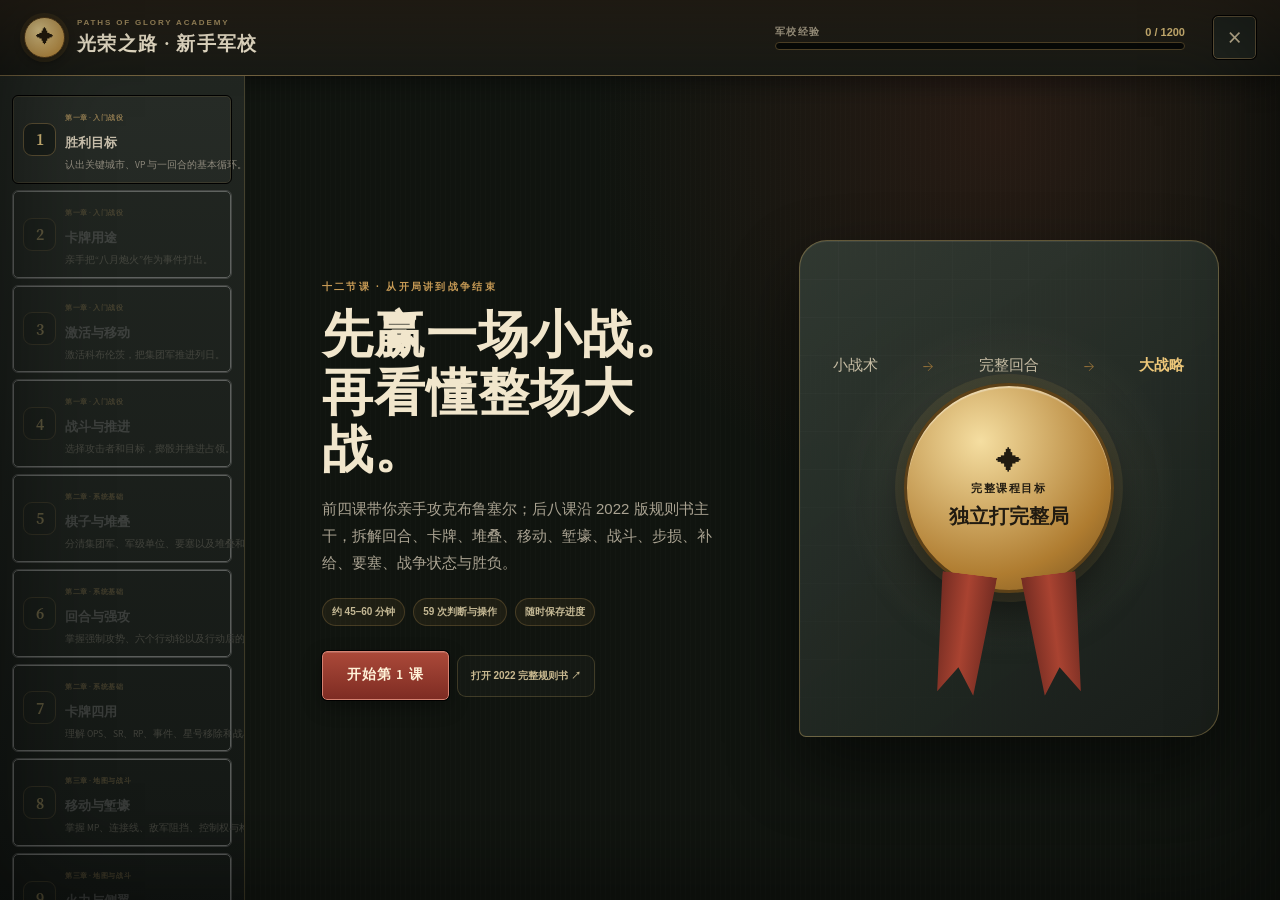
==== commit cc8f48bf: "Build tactile war-room UI and 3D counters" ====
--- a/play.html
+++ b/play.html
@@ -4,8 +4,8 @@
 <head>
 	<meta charset="UTF-8">
 	<meta name="viewport" content="width=device-width, height=device-height, user-scalable=no, interactive-widget=resizes-content, viewport-fit=cover">
-	<meta name="theme-color" content="#444">
-	<meta name="color-scheme" content="light">
+	<meta name="theme-color" content="#171b17">
+	<meta name="color-scheme" content="dark">
 	<!-- mobile: allow full-screen when added to the iOS/Android home screen; the
 	     translucent status bar works together with the env(safe-area-inset-*)
 	     padding already applied to <html> in common/client.css -->
@@ -25,6 +25,7 @@
 	<link rel="stylesheet" href="hq.css?v=20260809.8">
 	<link rel="stylesheet" href="mobile.css?v=20260809.10">
 	<link rel="stylesheet" href="academy.css?v=20260809.3">
+	<link rel="stylesheet" href="warroom.css?v=20260809.2">
 	<script defer src="local.js?v=20260809.8"></script>
 	<script defer src="common/client.js"></script>
 	<script defer src="data.js"></script>
@@ -33,12 +34,13 @@
 	<script defer src="rl2/jsnn.js?v=20260809.3"></script>
 	<script defer src="rl2/browser-agent.js?v=20260809.3"></script>
 	<script defer src="layout.js"></script>
-	<script defer src="play.js?v=20260809.8"></script>
+	<script defer src="play.js?v=20260809.12"></script>
 	<script defer src="zh.js"></script>
 	<script defer src="cards-zh.js"></script>
-	<script defer src="mobile.js?v=20260809.10"></script>
+	<script defer src="mobile.js?v=20260809.11"></script>
 	<script defer src="academy.js?v=20260809.3"></script>
 	<script defer src="advisor.js?v=20260809.9"></script>
+	<script defer src="warroom.js?v=20260809.3"></script>
 </head>
 <body class="bevel">
 
--- a/warroom.css
+++ b/warroom.css
@@ -0,0 +1,873 @@
+/* ======================================================================
+ * 光荣之路 · THE GREAT WAR ROOM
+ *
+ * Original command-table skin inspired by the tactile clarity of card
+ * games and the instrument-dense character of classic grand strategy.
+ * This file is presentation only: it never changes legal actions or state.
+ * ====================================================================== */
+
+:root {
+	--wr-night: #10130f;
+	--wr-iron: #1b211c;
+	--wr-iron-2: #2a3028;
+	--wr-olive: #3d4637;
+	--wr-olive-hi: #667252;
+	--wr-brass: #b99249;
+	--wr-brass-hi: #f0d187;
+	--wr-brass-lo: #6d5125;
+	--wr-leather: #542a20;
+	--wr-leather-hi: #8f4332;
+	--wr-paper: #e7d8b7;
+	--wr-paper-ink: #2c291f;
+	--wr-ap: #426b87;
+	--wr-cp: #934031;
+	--wr-shadow: rgba(0, 0, 0, 0.72);
+	--wr-display: "Source Serif", "Songti SC", "STSong", serif;
+	--wr-ui: "Source Sans", "PingFang SC", "Microsoft YaHei", sans-serif;
+}
+
+html,
+body.pog-modern-ui {
+	background: var(--wr-night) !important;
+}
+
+body.pog-modern-ui {
+	font-family: var(--wr-ui);
+	background-image:
+		radial-gradient(ellipse at 50% -20%, rgba(185, 146, 73, 0.14), transparent 48%),
+		repeating-linear-gradient(90deg, rgba(255,255,255,0.012) 0 1px, transparent 1px 4px) !important;
+}
+
+body.pog-modern-ui::before {
+	position: fixed;
+	z-index: 9998;
+	inset: 0;
+	pointer-events: none;
+	content: "";
+	box-shadow: inset 0 0 88px 20px rgba(0,0,0,0.42);
+}
+
+/* ---------- riveted command header ---------- */
+
+body.pog-modern-ui header {
+	height: 58px;
+	padding: 0 13px 0 16px;
+	background:
+		linear-gradient(90deg, transparent 0 30%, rgba(217,177,93,0.05) 50%, transparent 70%),
+		repeating-linear-gradient(90deg, rgba(255,255,255,0.014) 0 1px, transparent 1px 5px),
+		linear-gradient(180deg, #343b31 0%, #1f251f 47%, #121612 100%) !important;
+	border-bottom: 2px solid #080a08;
+	box-shadow:
+		inset 0 1px 0 rgba(255,255,255,0.12),
+		inset 0 -1px 0 rgba(240,209,135,0.45),
+		0 7px 18px rgba(0,0,0,0.66);
+}
+
+body.pog-modern-ui header::before,
+body.pog-modern-ui header::after {
+	position: absolute;
+	top: 25px;
+	width: 7px;
+	height: 7px;
+	content: "";
+	border-radius: 50%;
+	background: radial-gradient(circle at 35% 30%, #f0d187, #72531f 55%, #17110a 60%);
+	box-shadow: 0 1px 2px #000;
+}
+
+body.pog-modern-ui header::before { left: 6px; }
+body.pog-modern-ui header::after { right: 6px; }
+
+#hq_brand {
+	position: relative;
+	align-items: center;
+	gap: 9px;
+	min-height: 38px;
+	padding: 0 16px 0 14px;
+	font-family: var(--wr-display);
+	background: linear-gradient(180deg, #3b3223, #1f1b14);
+	border: 1px solid #7b6335;
+	border-radius: 3px;
+	box-shadow: inset 0 1px rgba(255,255,255,0.09), 0 2px 5px #0009;
+}
+
+#hq_brand::before {
+	width: 7px;
+	height: 7px;
+	content: "";
+	border-radius: 50%;
+	background: radial-gradient(circle at 30% 25%, #f5d994, #80602a 60%, #21170c 64%);
+}
+
+#hq_brand b {
+	font-size: 19px;
+	font-weight: 700;
+	letter-spacing: 0.13em;
+	text-shadow: 0 2px 2px #000, 0 0 14px rgba(240,209,135,0.12);
+}
+
+#hq_brand small {
+	font-family: var(--wr-ui);
+	font-size: 8px;
+	letter-spacing: 0.26em;
+	color: var(--wr-brass-hi);
+}
+
+#warroom_hud {
+	display: flex;
+	align-items: stretch;
+	gap: 4px;
+	height: 39px;
+	margin-left: 11px;
+}
+
+.wr-meter {
+	position: relative;
+	min-width: 78px;
+	box-sizing: border-box;
+	display: flex;
+	flex-direction: column;
+	justify-content: center;
+	padding: 4px 10px 3px 30px;
+	background: linear-gradient(180deg, rgba(9,11,9,0.86), rgba(29,34,28,0.95));
+	border: 1px solid #4f5949;
+	border-bottom-color: #817043;
+	border-radius: 3px;
+	box-shadow: inset 0 0 9px #0009, 0 1px rgba(255,255,255,0.05);
+}
+
+.wr-meter::before {
+	position: absolute;
+	left: 9px;
+	top: 50%;
+	width: 12px;
+	height: 12px;
+	content: "";
+	border: 1px solid #4b3217;
+	border-radius: 50%;
+	background: radial-gradient(circle at 35% 30%, #fff0ab 0 10%, #cf9c3e 18%, #61451d 52%, #17140d 56%);
+	box-shadow: 0 0 8px rgba(225,175,72,0.28);
+	transform: translateY(-50%);
+}
+
+.wr-meter small {
+	font-size: 7px;
+	font-weight: 800;
+	letter-spacing: 0.16em;
+	color: #8f9886;
+}
+
+.wr-meter b {
+	max-width: 132px;
+	overflow: hidden;
+	font-family: var(--wr-ui);
+	font-size: 11px;
+	line-height: 1.2;
+	color: #ece3ca;
+	text-overflow: ellipsis;
+	white-space: nowrap;
+}
+
+body.pog-modern-ui #toolbar { gap: 5px; }
+
+body.pog-modern-ui #toolbar summary,
+body.pog-modern-ui #toolbar button {
+	position: relative;
+	width: 39px;
+	height: 39px;
+	border: 1px solid #5f694f;
+	border-bottom-color: #171b15;
+	border-radius: 4px;
+	background: linear-gradient(180deg, #4a5342, #252b24 54%, #171b17);
+	box-shadow: inset 0 1px rgba(255,255,255,0.1), 0 2px 3px #000b;
+	transition: transform 120ms ease, filter 120ms ease, box-shadow 120ms ease;
+}
+
+body.pog-modern-ui #toolbar summary:hover,
+body.pog-modern-ui #toolbar button:hover,
+body.pog-modern-ui #toolbar details[open] > summary {
+	filter: brightness(1.18);
+	border-color: #9e8247;
+	background: linear-gradient(180deg, #5b654e, #30372d 55%, #1b201b);
+	box-shadow: inset 0 1px rgba(255,255,255,0.14), 0 0 12px rgba(224,181,87,0.18), 0 2px 3px #000b;
+}
+
+body.pog-modern-ui #toolbar summary:active,
+body.pog-modern-ui #toolbar button:active {
+	transform: translateY(2px);
+	box-shadow: inset 0 2px 4px #000b;
+}
+
+body.pog-modern-ui #toolbar summary img,
+body.pog-modern-ui #toolbar button img {
+	width: 24px;
+	height: 24px;
+	filter: invert(81%) sepia(42%) saturate(576%) hue-rotate(350deg) brightness(98%);
+}
+
+/* ---------- framed strategic map ---------- */
+
+body.pog-modern-ui main {
+	top: calc(58px + var(--hq-safe-top));
+	background:
+		radial-gradient(ellipse at 50% 24%, rgba(147,130,88,0.2), transparent 50%),
+		repeating-linear-gradient(90deg, rgba(255,255,255,0.009) 0 1px, transparent 1px 4px),
+		#0f120f !important;
+	perspective: 1100px;
+}
+
+body.pog-modern-ui #mapwrap {
+	position: relative;
+	margin: 8px auto 24px;
+	border: 6px solid #262c25;
+	outline: 1px solid #8b7543;
+	box-shadow:
+		0 0 0 2px #0b0d0b,
+		0 18px 52px #000c,
+		inset 0 0 34px #0008;
+}
+
+body.pog-modern-ui #mapwrap::after {
+	position: absolute;
+	z-index: 600;
+	inset: 0;
+	pointer-events: none;
+	content: "";
+	background:
+		linear-gradient(90deg, rgba(14,18,13,0.3), transparent 4%, transparent 96%, rgba(14,18,13,0.3)),
+		linear-gradient(0deg, rgba(14,18,13,0.28), transparent 4%, transparent 96%, rgba(14,18,13,0.28));
+	box-shadow: inset 0 0 22px rgba(17,20,14,0.5);
+}
+
+body.pog-modern-ui #map {
+	transform-style: preserve-3d;
+	filter: saturate(0.93) contrast(1.025) sepia(0.025);
+}
+
+/* ---------- 3D counters ---------- */
+
+body.pog-modern-ui .unit {
+	--wr-piece-turn: 0deg;
+	backface-visibility: hidden;
+	transform: perspective(190px) rotateX(7deg) rotateZ(var(--wr-piece-turn)) translateZ(1px);
+	transform-origin: 50% 72%;
+	transform-style: preserve-3d;
+	filter: saturate(1.03) contrast(1.04) drop-shadow(0 4px 2px rgba(0,0,0,0.58));
+	box-shadow:
+		0 1px 0 rgba(255,255,255,0.58) inset,
+		1px 0 0 rgba(255,255,255,0.22) inset,
+		-1px -1px 0 rgba(0,0,0,0.28) inset,
+		0 2px 0 #211d15,
+		0 4px 3px rgba(0,0,0,0.58) !important;
+	transition: left 200ms, top 200ms, transform 160ms cubic-bezier(.2,.8,.2,1), filter 160ms ease, box-shadow 160ms ease !important;
+}
+
+body.pog-modern-ui .unit::before,
+body.pog-modern-ui .unit::after {
+	position: absolute;
+	pointer-events: none;
+	content: "";
+}
+
+body.pog-modern-ui .unit::before {
+	inset: 1px;
+	border-radius: 3px;
+	background: linear-gradient(135deg, rgba(255,255,255,0.26), transparent 27%, transparent 67%, rgba(0,0,0,0.2));
+	mix-blend-mode: soft-light;
+}
+
+body.pog-modern-ui .unit::after {
+	left: 3px;
+	right: 3px;
+	bottom: -4px;
+	height: 4px;
+	border-radius: 0 0 3px 3px;
+	background: linear-gradient(180deg, rgba(65,54,38,0.9), rgba(20,17,12,0.95));
+	transform: rotateX(-72deg);
+	transform-origin: top;
+}
+
+body.pog-modern-ui .unit.activated { --wr-piece-turn: 22.5deg; }
+
+body.pog-modern-ui .unit:is(.highlight, .selected, .tip, .entrenching):not(.is-moving) {
+	z-index: 505 !important;
+	transform: perspective(190px) translateY(-4px) translateZ(7px) rotateX(13deg) rotateY(-3deg) rotateZ(var(--wr-piece-turn)) scale(1.08);
+	filter: saturate(1.12) brightness(1.08) drop-shadow(0 10px 5px rgba(0,0,0,0.66));
+}
+
+body.pog-modern-ui.bevel .unit.highlight {
+	box-shadow: 0 0 0 1px #1a1207, 0 0 0 4px #f0c75e, 0 0 18px 7px rgba(244,190,66,0.56), 0 4px 0 #211d15 !important;
+}
+
+body.pog-modern-ui.bevel .unit.selected {
+	box-shadow: 0 0 0 1px #07151b, 0 0 0 4px #75d9ed, 0 0 18px 7px rgba(80,205,235,0.5), 0 4px 0 #211d15 !important;
+}
+
+body.pog-modern-ui .unit:active:not(.is-moving),
+body.pog-modern-ui .unit.wr-piece-pressed:not(.is-moving) {
+	transform: perspective(190px) translateY(1px) rotateX(2deg) rotateZ(var(--wr-piece-turn)) scale(0.98);
+	filter: brightness(0.95) drop-shadow(0 2px 1px rgba(0,0,0,0.7));
+}
+
+body.pog-modern-ui .unit.reduced {
+	filter: saturate(0.84) contrast(1.08) drop-shadow(0 4px 2px rgba(0,0,0,0.62));
+}
+
+body.pog-modern-ui .unit.oos {
+	filter: saturate(0.62) contrast(1.08) drop-shadow(0 4px 2px rgba(0,0,0,0.7));
+	box-shadow: 0 0 0 2px #b23a28, 0 0 14px rgba(202,54,37,0.62), 0 4px 0 #211d15 !important;
+}
+
+body.pog-modern-ui .marker {
+	filter: contrast(1.04) drop-shadow(0 3px 2px rgba(0,0,0,0.48));
+	box-shadow: inset 0 1px rgba(255,255,255,0.42), 0 2px 0 #241e14, 0 4px 3px rgba(0,0,0,0.44) !important;
+}
+
+.piece-ghost {
+	position: fixed !important;
+	z-index: 1100 !important;
+	display: block !important;
+	pointer-events: none !important;
+	margin: 0 !important;
+	will-change: transform, opacity, filter;
+}
+
+.unit.is-moving,
+.unit.is-reducing {
+	z-index: 1080 !important;
+	pointer-events: none;
+	will-change: transform, filter, box-shadow;
+}
+
+/* ---------- orders and navigation console ---------- */
+
+#hq_turn_bar {
+	bottom: calc(var(--hq-dock-h) + var(--hq-safe-bottom) + 10px);
+	width: min(1040px, calc(100vw - 26px));
+	min-height: 72px;
+	grid-template-columns: 50px minmax(0, 1fr) auto;
+	padding: 9px 12px;
+	background:
+		repeating-linear-gradient(90deg, rgba(255,255,255,0.012) 0 1px, transparent 1px 4px),
+		linear-gradient(180deg, #3b4337, #252b24 53%, #151915);
+	border: 2px solid #7b6738;
+	border-bottom-color: #3b2d16;
+	border-radius: 7px;
+	box-shadow: inset 0 1px rgba(255,255,255,0.12), inset 0 -2px #090b09, 0 14px 40px #000c;
+}
+
+.hq-turn-sigil {
+	width: 43px;
+	height: 43px;
+	font-size: 18px;
+	color: #2a1b0e;
+	background: radial-gradient(circle at 35% 30%, #f5d78e 0 9%, #c79945 43%, #6e4c1f 70%, #291d0f 74%);
+	border: 2px solid #1c150b;
+	box-shadow: inset 0 1px rgba(255,255,255,0.6), 0 3px 0 #0e0c08, 0 5px 9px #0009;
+	animation: wrDialBreathe 3.2s ease-in-out infinite;
+}
+
+@keyframes wrDialBreathe {
+	0%, 100% { filter: brightness(0.94); transform: rotate(-2deg); }
+	50% { filter: brightness(1.08); transform: rotate(2deg); }
+}
+
+.hq-turn-copy > small {
+	font-size: 8px;
+	letter-spacing: 0.24em;
+	color: #cfac63;
+}
+
+#hq_prompt_host #prompt {
+	font-family: var(--wr-display);
+	font-size: 15px;
+	font-weight: 700;
+	letter-spacing: 0.025em;
+	color: #f2e9d5;
+	text-shadow: 0 1px #000;
+}
+
+#hq_quick_action {
+	min-height: 46px;
+	padding: 9px 18px;
+	font-family: var(--wr-ui);
+	font-size: 13px;
+	font-weight: 800;
+	letter-spacing: 0.06em;
+	color: #e9dfc8;
+	background: linear-gradient(180deg, #4b5545, #2b322a 55%, #1b201b);
+	border: 1px solid #6c775e;
+	border-bottom: 3px solid #121612;
+	border-radius: 5px;
+	box-shadow: inset 0 1px rgba(255,255,255,0.1), 0 3px 5px #0009;
+	transition: transform 120ms ease, filter 120ms ease;
+}
+
+#hq_quick_action.ready {
+	color: #fff3df;
+	background: linear-gradient(180deg, #b6503c, #813224 56%, #4e1d16);
+	border-color: #d07a64;
+	border-bottom-color: #451810;
+	box-shadow: inset 0 1px rgba(255,255,255,0.18), 0 0 18px rgba(183,69,49,0.28), 0 3px 5px #0009;
+}
+
+#hq_quick_action:active { transform: translateY(2px); filter: brightness(0.94); }
+
+#hq_dock {
+	width: min(870px, calc(100vw - 20px));
+	height: 78px;
+	gap: 5px;
+	padding: 7px 9px 6px;
+	background:
+		repeating-linear-gradient(90deg, rgba(255,255,255,0.012) 0 1px, transparent 1px 4px),
+		linear-gradient(180deg, #3b4337, #222821 55%, #121612);
+	border: 2px solid #695b37;
+	border-bottom: 0;
+	border-radius: 9px 9px 0 0;
+	box-shadow: inset 0 1px rgba(255,255,255,0.1), 0 -12px 34px #000b;
+}
+
+.hq-dock-button {
+	min-height: 61px;
+	grid-template-columns: 31px auto;
+	padding: 5px 8px;
+	font-family: var(--wr-ui);
+	color: #cfc9b7;
+	background: linear-gradient(180deg, #3c4438, #252b24 58%, #171b17);
+	border: 1px solid #4d5747;
+	border-bottom: 3px solid #101310;
+	border-radius: 5px;
+	box-shadow: inset 0 1px rgba(255,255,255,0.07), 0 2px 3px #0009;
+	transition: transform 120ms ease, filter 120ms ease, box-shadow 120ms ease;
+}
+
+.hq-dock-button:hover {
+	filter: brightness(1.13);
+	border-color: #8a7745;
+	background: linear-gradient(180deg, #505a48, #2d342b 58%, #1b201b);
+}
+
+.hq-dock-button.selected {
+	color: #fff5df;
+	background: linear-gradient(180deg, #725f37, #443820 58%, #251d10);
+	border-color: #c69e4e;
+	box-shadow: inset 0 1px rgba(255,255,255,0.13), inset 0 -3px #d2a650, 0 0 16px rgba(206,165,80,0.16);
+}
+
+.hq-dock-button:active {
+	transform: translateY(2px);
+	border-bottom-width: 1px;
+	box-shadow: inset 0 2px 4px #0009;
+}
+
+.hq-dock-icon {
+	font-size: 25px;
+	color: var(--wr-brass-hi);
+	text-shadow: 0 2px 1px #000;
+}
+
+.hq-dock-button small { color: #879081; }
+
+.hq-dock-button .badge {
+	background: linear-gradient(180deg, #d0644f, #8d3024);
+	border-color: #f0a08d;
+	box-shadow: 0 2px 0 #3d130e, 0 0 10px rgba(220,83,61,0.36);
+}
+
+/* ---------- deployable strategy windows ---------- */
+
+#hq_backdrop {
+	background: rgba(5,7,5,0.54);
+	backdrop-filter: blur(3px) saturate(0.78);
+}
+
+.hq-sheet {
+	width: min(1160px, calc(100vw - 24px));
+	color: #e9e1cf;
+	background:
+		repeating-linear-gradient(90deg, rgba(255,255,255,0.012) 0 1px, transparent 1px 5px),
+		linear-gradient(160deg, #30372e, #191e19 74%);
+	border: 2px solid #79663a;
+	border-bottom-color: #3b2d16;
+	border-radius: 7px;
+	box-shadow: inset 0 1px rgba(255,255,255,0.1), inset 0 0 0 3px rgba(12,15,12,0.5), 0 30px 82px #000e;
+	transform-origin: 50% 100%;
+}
+
+.hq-sheet:not([hidden]) {
+	animation: wrPanelDeploy 280ms cubic-bezier(.2,.8,.2,1) both;
+}
+
+@keyframes wrPanelDeploy {
+	from { opacity: 0; transform: translateX(-50%) translateY(24px) perspective(900px) rotateX(-8deg) scale(0.975); }
+	to { opacity: 1; transform: translateX(-50%) translateY(0) perspective(900px) rotateX(0) scale(1); }
+}
+
+.hq-sheet-head {
+	min-height: 74px;
+	padding: 12px 14px 11px 20px;
+	background:
+		linear-gradient(90deg, rgba(181,144,67,0.15), transparent 52%),
+		linear-gradient(180deg, #424a3c, #292f27 55%, #1c211c);
+	border-bottom: 2px solid #0f120f;
+	box-shadow: inset 0 -1px #87713e;
+}
+
+.hq-sheet-head small { color: #d1ad61; }
+
+.hq-sheet-head h2 {
+	font-family: var(--wr-display);
+	font-size: 23px;
+	text-shadow: 0 2px 1px #000;
+}
+
+.hq-sheet-close {
+	border-radius: 4px;
+	background: linear-gradient(180deg, #4a5244, #252b24);
+	border-color: #606a55;
+	border-bottom: 3px solid #121612;
+	box-shadow: inset 0 1px rgba(255,255,255,0.08), 0 2px 4px #0008;
+}
+
+.hq-sheet-close:active { transform: translateY(2px); border-bottom-width: 1px; }
+
+.hq-tabs {
+	padding: 5px;
+	background: #10141099;
+	border-color: #485041;
+	border-radius: 5px;
+	box-shadow: inset 0 2px 5px #0008;
+}
+
+.hq-tabs button {
+	border-radius: 3px;
+	border-bottom: 2px solid transparent;
+}
+
+.hq-tabs button.selected {
+	color: #261d10;
+	background: linear-gradient(180deg, #f0d187, #b99249 55%, #795826);
+	border-color: #ffe6a8;
+	border-bottom-color: #3c2b14;
+	box-shadow: inset 0 1px rgba(255,255,255,0.6), 0 2px 5px #0008;
+}
+
+/* ---------- Hearthstone-like tactile cards ---------- */
+
+#hq_card_host .panel-body,
+#hq_card_host #cards,
+#hq_card_host #combat_cards,
+#hq_card_host #unused_combat_cards,
+#hq_card_host #active_cards {
+	min-height: 326px;
+	gap: 4px;
+	align-items: flex-end;
+	padding: 28px 26px 13px !important;
+	perspective: 1100px;
+	background: radial-gradient(ellipse at 50% 105%, rgba(171,126,55,0.22), transparent 62%);
+}
+
+#hq_card_host .card {
+	--wr-card-rx: 0deg;
+	--wr-card-ry: 0deg;
+	flex-basis: 196px;
+	width: 196px !important;
+	height: 274px !important;
+	margin-right: -12px;
+	border: 2px solid #8a6932;
+	border-radius: 17px;
+	box-shadow:
+		0 1px rgba(255,255,255,0.66) inset,
+		0 -2px rgba(80,48,18,0.36) inset,
+		0 4px 0 #261a0d,
+		0 13px 24px rgba(0,0,0,0.48);
+	transform: perspective(900px) rotateX(2deg) rotateY(0) translateY(4px);
+	transform-style: preserve-3d;
+	transition: transform 170ms cubic-bezier(.2,.8,.2,1), box-shadow 170ms ease, filter 170ms ease;
+}
+
+#hq_card_host .card:nth-child(6n+1) { transform: perspective(900px) rotateZ(-1.8deg) translateY(7px); }
+#hq_card_host .card:nth-child(6n+2) { transform: perspective(900px) rotateZ(-1deg) translateY(4px); }
+#hq_card_host .card:nth-child(6n+5) { transform: perspective(900px) rotateZ(1deg) translateY(4px); }
+#hq_card_host .card:nth-child(6n+6) { transform: perspective(900px) rotateZ(1.8deg) translateY(7px); }
+
+#hq_card_host .card::after {
+	position: absolute;
+	z-index: 9;
+	inset: -45% 35% 35% -55%;
+	pointer-events: none;
+	content: "";
+	background: linear-gradient(115deg, transparent 42%, rgba(255,244,201,0.42) 49%, transparent 56%);
+	transform: translateX(-85%);
+	opacity: 0;
+}
+
+#hq_card_host .card.enabled {
+	box-shadow:
+		0 0 0 2px #f0d187,
+		0 0 20px rgba(238,191,88,0.28),
+		0 5px 0 #261a0d,
+		0 17px 28px rgba(0,0,0,0.56);
+}
+
+#hq_card_host .card.enabled::after {
+	animation: wrCardGleam 3.8s ease-in-out infinite;
+}
+
+@keyframes wrCardGleam {
+	0%, 65% { opacity: 0; transform: translateX(-85%); }
+	72% { opacity: 0.8; }
+	88%, 100% { opacity: 0; transform: translateX(185%); }
+}
+
+#hq_card_host .card.enabled:hover,
+#hq_card_host .card.enabled:focus-visible,
+#hq_card_host .card.wr-card-hover {
+	z-index: 20;
+	filter: brightness(1.06) saturate(1.06);
+	transform: perspective(900px) translateY(-25px) translateZ(34px) rotateX(var(--wr-card-rx)) rotateY(var(--wr-card-ry)) scale(1.065);
+	box-shadow:
+		0 0 0 3px #f5d88f,
+		0 0 28px rgba(243,193,79,0.46),
+		0 8px 0 #261a0d,
+		0 34px 48px rgba(0,0,0,0.68);
+}
+
+#card_reveal {
+	border: 2px solid #a7833e;
+	border-radius: 8px;
+	background: linear-gradient(155deg, #343b31f7, #171b17fa);
+	box-shadow: inset 0 1px rgba(255,255,255,0.12), 0 30px 82px #000e, 0 0 28px rgba(213,164,67,0.18);
+	perspective: 1000px;
+}
+
+#card_reveal.show { animation: wrCardReveal 2.35s cubic-bezier(.18,.76,.2,1) both; }
+
+#card_reveal_art {
+	border: 2px solid #d6ad59;
+	box-shadow: 0 5px 0 #261a0d, 0 18px 28px #000a;
+}
+
+@keyframes wrCardReveal {
+	0% { opacity: 0; transform: translate(-50%, -36px) perspective(900px) rotateY(-42deg) rotateZ(-5deg) scale(.72); filter: brightness(1.8); }
+	14% { opacity: 1; transform: translate(-50%, 3px) perspective(900px) rotateY(5deg) rotateZ(1deg) scale(1.05); filter: brightness(1.12); }
+	23%, 76% { opacity: 1; transform: translate(-50%, 0) perspective(900px) rotateY(0) rotateZ(0) scale(1); filter: brightness(1); }
+	100% { opacity: 0; transform: translate(-50%, 13px) perspective(900px) rotateX(-7deg) scale(.97); }
+}
+
+/* ---------- action buttons and reports ---------- */
+
+#hq_action_host #actions button,
+.hq-tool-grid button,
+.hq-tool-grid a,
+.hq-region {
+	border-radius: 5px;
+	border-bottom-width: 3px;
+	box-shadow: inset 0 1px rgba(255,255,255,0.08), 0 3px 7px rgba(0,0,0,0.42);
+	transition: transform 120ms ease, filter 120ms ease, background 120ms ease;
+}
+
+#hq_action_host #actions button:not(:disabled):hover,
+.hq-region:hover {
+	transform: translateY(-2px);
+	filter: brightness(1.08);
+}
+
+#hq_action_host #actions button:not(:disabled):active,
+#hq_action_host #actions button.wr-command-issued,
+.hq-region:active {
+	transform: translateY(2px) scale(.99);
+	filter: brightness(.94);
+	border-bottom-width: 1px;
+}
+
+#movement_report {
+	top: 70px;
+	padding: 10px 15px 11px 52px;
+	border: 2px solid #7b6738;
+	border-left-width: 2px;
+	border-radius: 5px;
+	background:
+		linear-gradient(90deg, rgba(186,146,67,0.13), transparent 38%),
+		linear-gradient(180deg, #3a4236f7, #191e19fa);
+	box-shadow: inset 0 1px rgba(255,255,255,0.1), 0 17px 42px #000c;
+}
+
+#movement_report::before {
+	position: absolute;
+	left: 13px;
+	top: 50%;
+	width: 26px;
+	height: 26px;
+	display: grid;
+	place-items: center;
+	content: "➜";
+	color: #261a0e;
+	background: radial-gradient(circle at 35% 30%, #f2d486, #a77d36 55%, #523819 60%);
+	border: 1px solid #24180b;
+	border-radius: 50%;
+	box-shadow: 0 2px 0 #10100b;
+	transform: translateY(-50%);
+}
+
+#movement_kicker { color: var(--wr-brass-hi); }
+
+/* ---------- academy inherits the same command-room material ---------- */
+
+#pog_academy {
+	background:
+		radial-gradient(circle at 78% 14%, rgba(133,57,40,0.2), transparent 32%),
+		repeating-linear-gradient(90deg, rgba(255,255,255,0.01) 0 1px, transparent 1px 5px),
+		#10140f !important;
+}
+
+#pog_academy .academy-header {
+	background: linear-gradient(180deg, #343b31, #171b17) !important;
+	border-bottom: 2px solid #806a3b;
+	box-shadow: 0 7px 18px #000a;
+}
+
+#pog_academy button {
+	border-radius: 5px;
+}
+
+/* ---------- responsive command console ---------- */
+
+@media (max-width: 1120px) {
+	#warroom_hud .wr-meter:nth-child(3) { display: none; }
+	.wr-meter { min-width: 72px; padding-left: 26px; }
+}
+
+@media (max-width: 900px) {
+	#warroom_hud { display: none; }
+	#hq_brand small { display: none; }
+	#hq_brand { padding-inline: 9px 12px; }
+}
+
+@media (max-width: 800px) {
+	body.pog-modern-ui header {
+		height: var(--hq-header-h);
+		padding-inline: 9px;
+	}
+
+	body.pog-modern-ui header::before,
+	body.pog-modern-ui header::after { display: none; }
+
+	#hq_brand {
+		min-height: 34px;
+		border: 0;
+		background: transparent;
+		box-shadow: none;
+	}
+
+	#hq_brand::before { width: 6px; height: 6px; }
+	#hq_brand b { font-size: 16px; }
+
+	body.pog-modern-ui #toolbar summary,
+	body.pog-modern-ui #toolbar button {
+		width: 36px;
+		height: 36px;
+	}
+
+	body.pog-modern-ui main { top: calc(var(--hq-header-h) + var(--hq-safe-top)); }
+	body.pog-modern-ui #mapwrap { margin-top: 4px; border-width: 3px; }
+
+	#hq_turn_bar {
+		min-height: var(--hq-turn-h);
+		grid-template-columns: 38px minmax(0,1fr) auto;
+		border-width: 1px;
+		border-radius: 6px;
+	}
+
+	.hq-turn-sigil { width: 35px; height: 35px; font-size: 14px; }
+	#hq_prompt_host #prompt { font-size: 12px; }
+	#hq_quick_action { min-height: 40px; padding-inline: 11px; font-size: 11px; }
+
+	#hq_dock {
+		width: calc(100vw - 10px);
+		height: var(--hq-dock-h);
+		gap: 3px;
+		padding: 5px 5px 3px;
+		border-width: 1px;
+		border-radius: 7px 7px 0 0;
+	}
+
+	.hq-dock-button {
+		min-height: 52px;
+		grid-template-columns: 1fr;
+		grid-template-rows: 24px auto;
+		padding: 3px 2px;
+		border-bottom-width: 2px;
+	}
+
+	.hq-dock-icon { grid-row: 1; font-size: 20px; }
+	.hq-dock-label { font-size: 10px; }
+	.hq-dock-button small { display: none; }
+
+	.hq-sheet {
+		left: 5px;
+		right: 5px;
+		width: auto;
+		border-width: 1px;
+		border-radius: 7px 7px 0 0;
+		transform: none;
+		transform-origin: 50% 100%;
+	}
+
+	.hq-sheet:not([hidden]) { animation-name: wrPanelDeployMobile; }
+
+	@keyframes wrPanelDeployMobile {
+		from { opacity: 0; transform: translateY(28px) perspective(700px) rotateX(-7deg); }
+		to { opacity: 1; transform: translateY(0) perspective(700px) rotateX(0); }
+	}
+
+	#hq_card_host .panel-body,
+	#hq_card_host #cards,
+	#hq_card_host #combat_cards,
+	#hq_card_host #unused_combat_cards,
+	#hq_card_host #active_cards {
+		min-height: 266px;
+		gap: 9px;
+		padding: 20px 16px 12px !important;
+	}
+
+	#hq_card_host .card {
+		flex-basis: 170px;
+		width: 170px !important;
+		height: 238px !important;
+		margin-right: 0;
+		transform: perspective(800px) rotateX(2deg);
+	}
+
+	#movement_report { top: calc(var(--hq-header-h) + 8px); }
+}
+
+@media (max-width: 430px) {
+	#hq_brand { display: none; }
+	body.pog-modern-ui #toolbar { gap: 2px; margin-inline: auto; }
+	body.pog-modern-ui #toolbar details:nth-of-type(2) { display: none; }
+
+	#movement_report {
+		width: calc(100vw - 18px);
+		padding-left: 43px;
+	}
+
+	#movement_report::before { left: 9px; width: 24px; height: 24px; }
+	#movement_text { font-size: 11px; }
+}
+
+@media (prefers-reduced-motion: reduce) {
+	.hq-sheet:not([hidden]),
+	#card_reveal.show,
+	.hq-turn-sigil,
+	#hq_card_host .card.enabled::after {
+		animation: none !important;
+	}
+
+	body.pog-modern-ui .unit,
+	#hq_card_host .card,
+	.hq-dock-button,
+	#hq_quick_action {
+		transition: none !important;
+	}
+}
